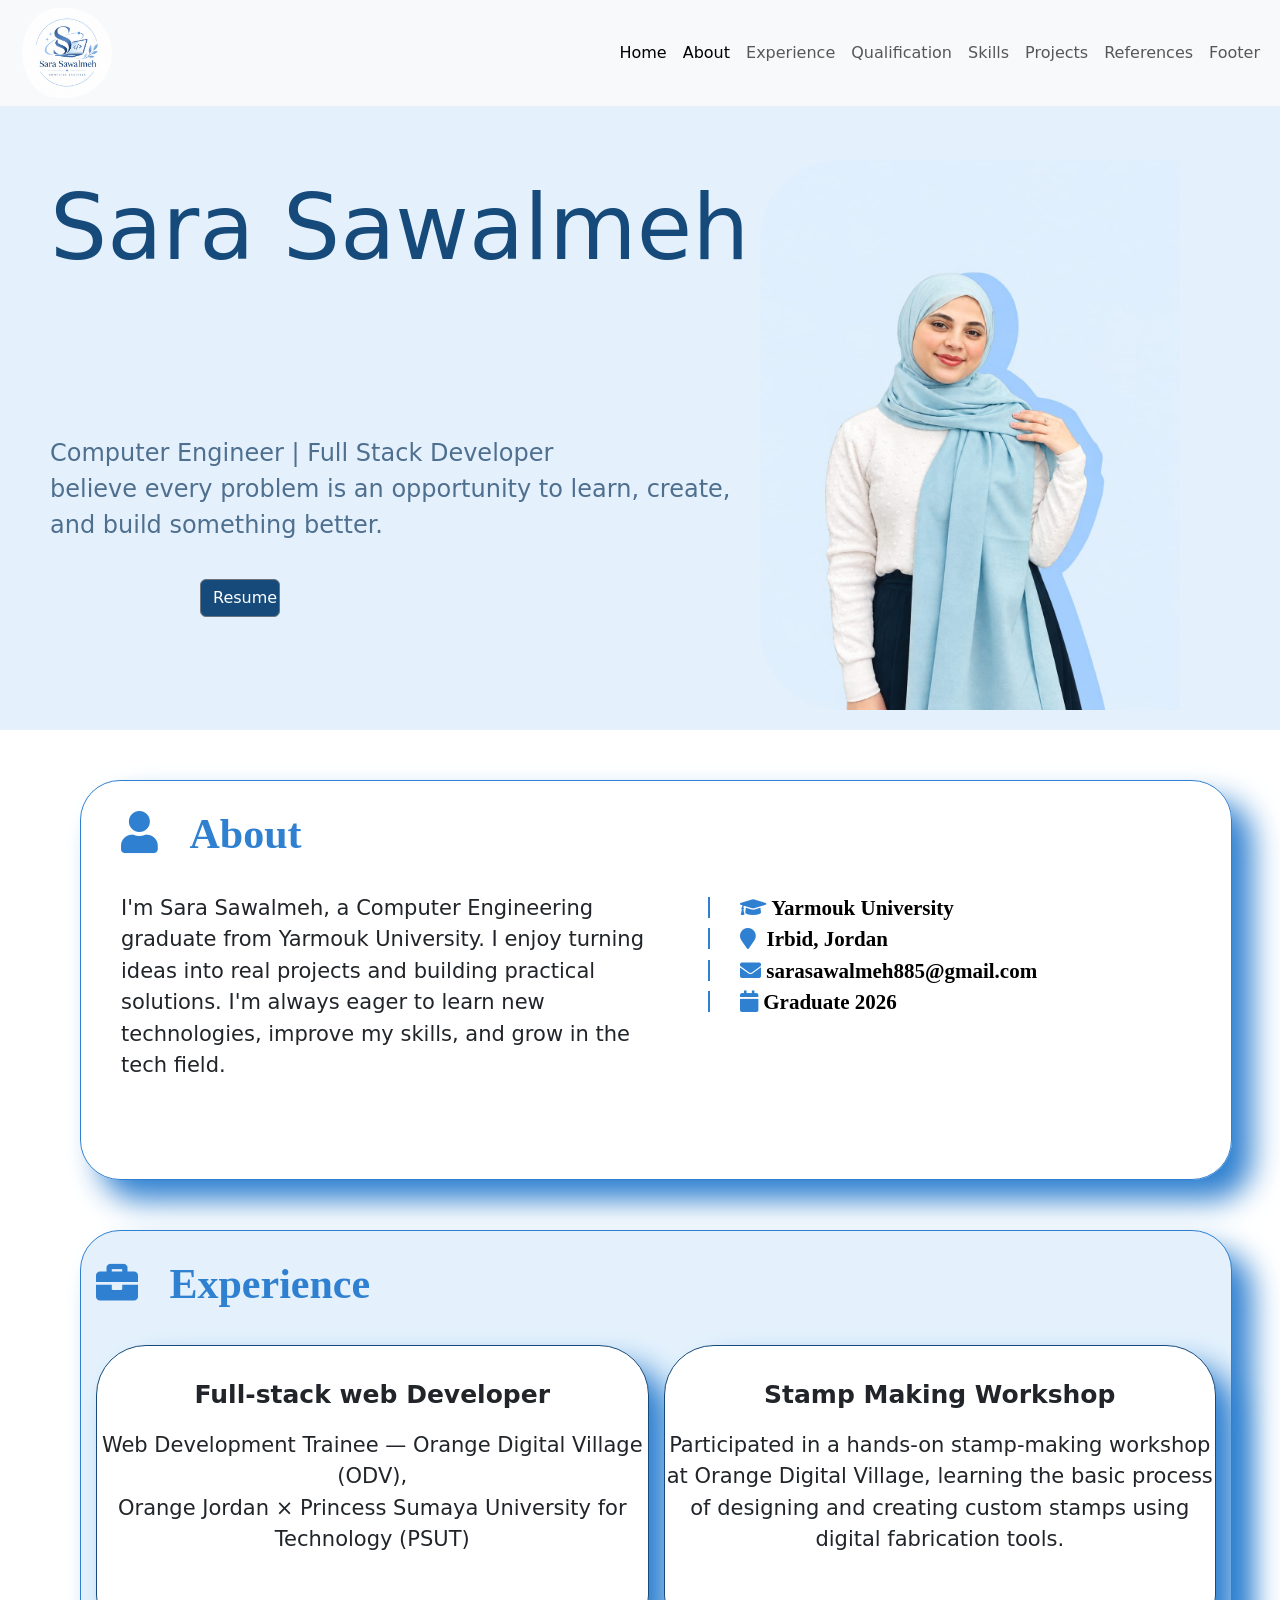
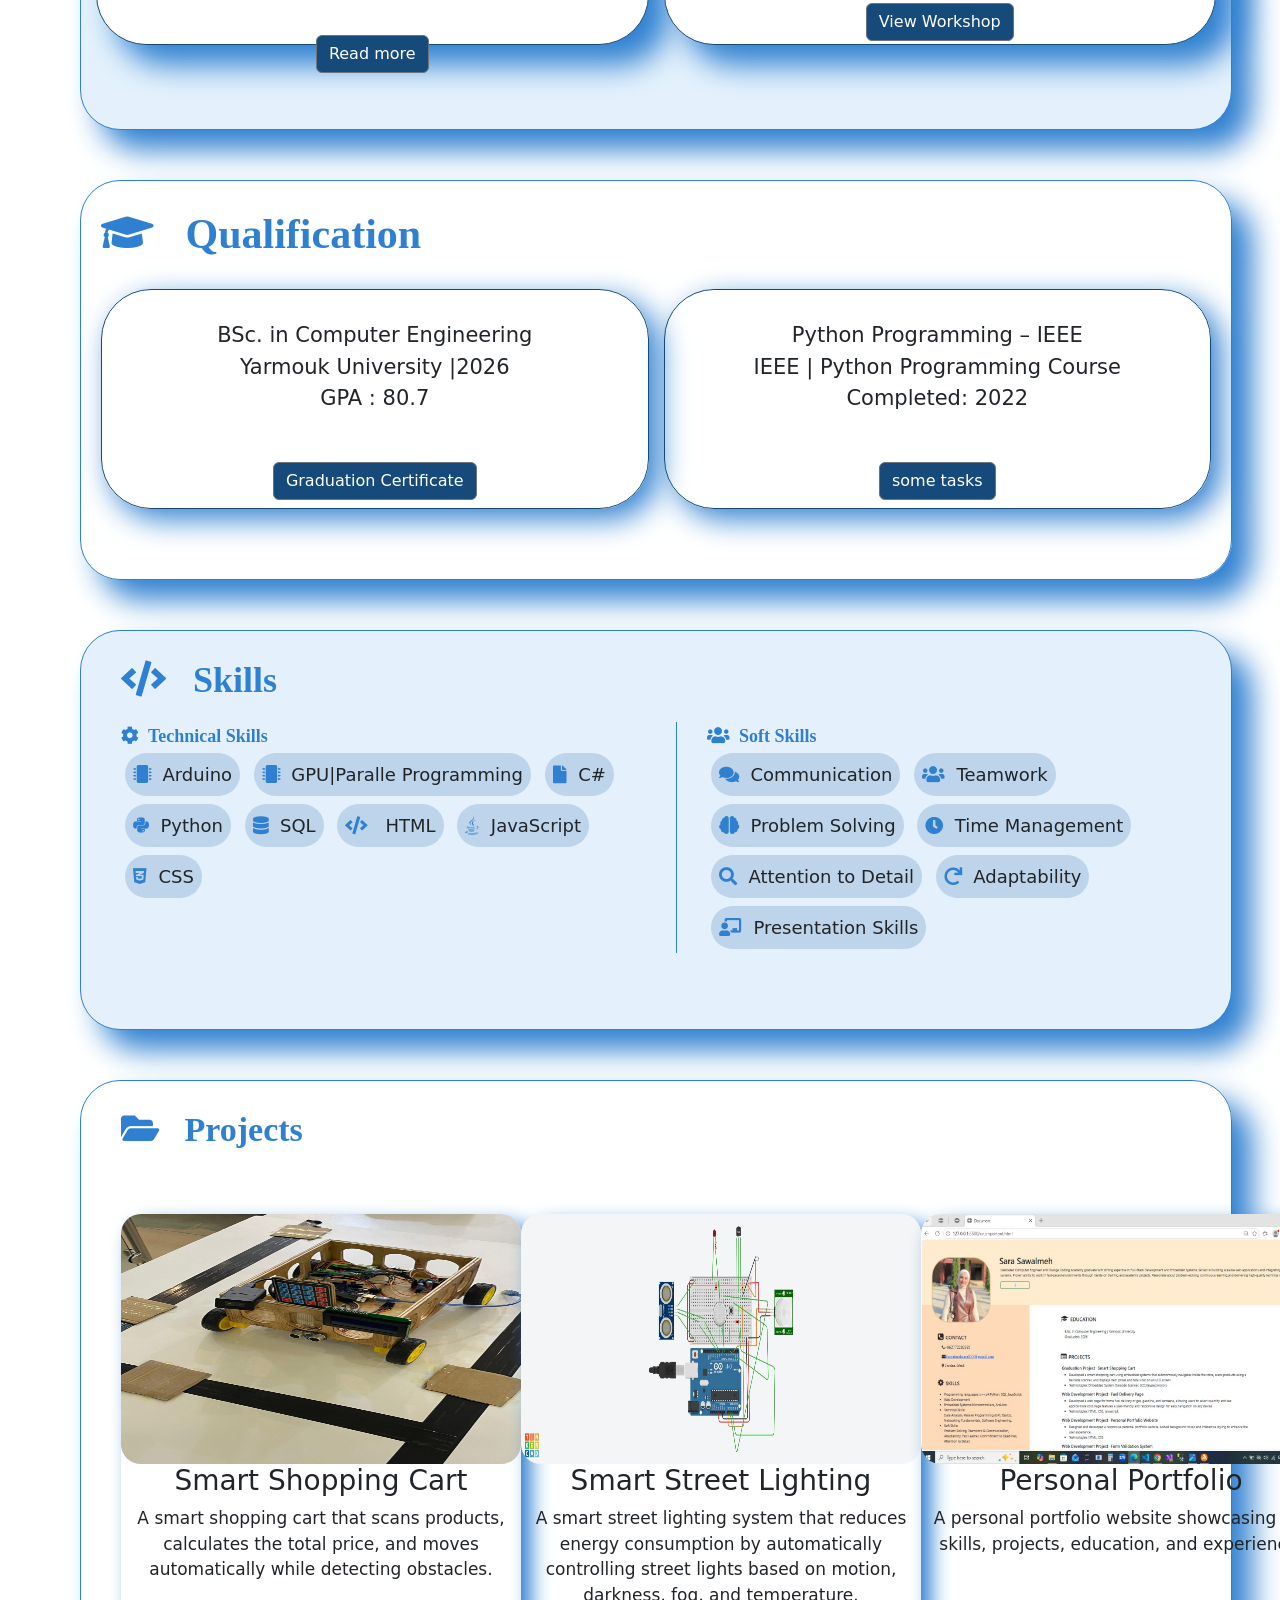
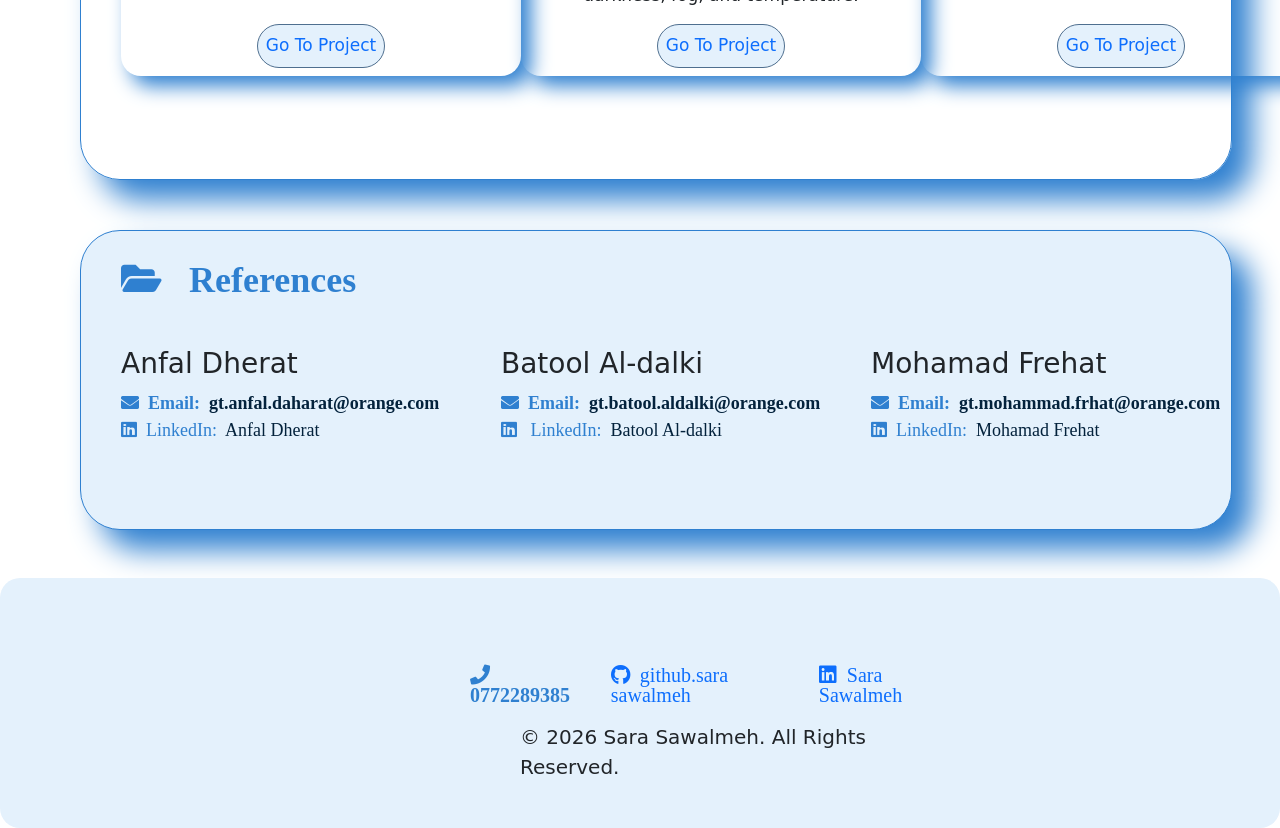
==== index.html @ 6e2ab553 "now" ====
<!DOCTYPE html>
<html lang="en">
<head>
    <meta charset="UTF-8">
    <meta name="viewport" content="width=device-width, initial-scale=1.0">
    <title>Portfolio Sara</title>
    <link rel="stylesheet" href="portfolio.css">
    <link rel="stylesheet" href="https://cdn.jsdelivr.net/npm/bootstrap@5.3.8/dist/css/bootstrap.min.css">
    <link rel="stylesheet" href="https://cdnjs.cloudflare.com/ajax/libs/font-awesome/4.7.0/css/font-awesome.min.css">
    <link rel="stylesheet" href="https://cdnjs.cloudflare.com/ajax/libs/font-awesome/5.15.4/css/all.min.css">
    <script src="https://cdn.jsdelivr.net/npm/bootstrap@5.3.8/dist/js/bootstrap.bundle.min.js"></script>
</head>
<body>
   
    <nav class="navbar navbar-expand-lg bg-body-tertiary">
       
        
       
  
    <div class="container-fluid">
      <img src="WhatsApp Image 2026-09-11 at 2.48.50 PM.jpeg">
    <button class="navbar-toggler" type="button" data-bs-toggle="collapse" data-bs-target="#navbarNav" aria-controls="navbarNav" aria-expanded="false" aria-label="Toggle navigation">
      <span class="navbar-toggler-icon"></span>
    </button>
    <span> &nbsp &nbsp &nbsp &nbsp &nbsp &nbsp &nbsp &nbsp &nbsp  &nbsp &nbsp &nbsp &nbsp &nbsp &nbsp &nbsp &nbsp &nbsp  &nbsp &nbsp &nbsp &nbsp &nbsp &nbsp &nbsp &nbsp &nbsp &nbsp &nbsp  &nbsp &nbsp &nbsp &nbsp &nbsp &nbsp &nbsp &nbsp &nbsp &nbsp &nbsp  &nbsp &nbsp &nbsp &nbsp &nbsp &nbsp &nbsp &nbsp &nbsp &nbsp &nbsp  &nbsp &nbsp &nbsp &nbsp &nbsp &nbsp &nbsp &nbsp &nbsp &nbsp &nbsp  &nbsp &nbsp &nbsp &nbsp &nbsp &nbsp &nbsp &nbsp &nbsp &nbsp &nbsp  &nbsp &nbsp &nbsp &nbsp &nbsp &nbsp &nbsp &nbsp &nbsp &nbsp &nbsp</span>
    <div class="collapse navbar-collapse" id="navbarNav">
      <ul class="navbar-nav">
         <li class="nav-item n">
          <a class="nav-link active" aria-current="page" href="portfolio.html">Home</a>
        </li>
        <li class="nav-item n">
          <a class="nav-link active" aria-current="page" href="#About">About</a>
        </li>
        <li class="nav-item n">
          <a class="nav-link" href="#Experience">Experience</a>
        </li>
        <li class="nav-item n">
          <a class="nav-link" href="#Qualification">Qualification</a>
        </li>
        <li class="nav-item n">
          <a class="nav-link "  href="#Skills">Skills</a>
        </li>
        <li class="nav-item n">
          <a class="nav-link " href="#Projects">Projects</a>
        </li>
        <li class="nav-item n">
          <a class="nav-link "  href="#References">References</a>
        </li>
        <li class="nav-item n">
          <a class="nav-link "  href="#footer">Footer</a>
        </li>
      </ul>
    </div>
  </div>
</nav>
 
<div class="div1">
    <p class="heder">Sara Sawalmeh</p>

    <p class="pargraf1">Computer Engineer | Full Stack Developer<br>
       believe every problem is an opportunity to learn, create, and build something better.<br>
      <br><a href="https://canva.link/bihfsyumkrdmxga" target="_blank"><button type="button" class="btn btn-secondary">Resume</button></a></p>
      <img src="personal1.jpeg">
      
</div>
<div class="div2" id="About">
    <i class="fa fa-user fa-2x About" ><span> &nbsp About</span></i>
    <br>
    <br>
    <p>I'm Sara Sawalmeh, a Computer Engineering graduate from Yarmouk University. 
       I enjoy turning ideas into real projects and building practical solutions. 
       I'm always eager to learn new technologies, improve my skills, 
       and grow in the tech field.</p>
       <ul>
    
         <li ><i class="fa fa-graduation-cap icon">&nbsp<span>Yarmouk University</span> </i>  </li>
    <li><i class="fa fa-map-marker icon">&nbsp <span>Irbid, Jordan</span> </i></li>
    <li><i class="fa fa-envelope icon" >&nbsp<a style="text-decoration: none;" target="_blank" href="sarasawalmeh885@gmail.com"><span>sarasawalmeh885@gmail.com</span></a></i></li>
    <li><i class="fa fa-calendar icon">&nbsp<span>Graduate 2026</span> </i></li>
    
       </ul>
   
</div>

<div class="div3"id="Experience">
    <i class="fa fa-briefcase fa-2x Experience" ><span> &nbsp Experience</span></i>
    <br>
   <div class="p1">
    <p  style="font-size: 25px;"><b>Full-stack web Developer</b></p>
    <p> Web Development Trainee — Orange Digital Village (ODV),<br>
     Orange Jordan × Princess Sumaya University for Technology (PSUT)</p>
      <br>
      <br>

      <a href="https://drive.google.com/file/d/1_aZCETJu_50LONexfxcGi90TAccU4Rtl/view?usp=drivesdk" target="_blank"><button  type="button" class="btn btn-secondary">Read more</button></a></p>
    </div>
<div class="p2">
  <p style="font-size: 25px;"><b>Stamp Making Workshop</b></p>
  <p>Participated in a hands-on stamp-making workshop at Orange Digital Village, 
    learning the basic process of designing and creating custom stamps using digital 
    fabrication tools.</p><br>
    <a href="https://drive.google.com/drive/folders/1jBFOgVEUS3QQ1HnPVDTqHMNEm5QnNGrv" target="_blank"><button type="button" class="btn btn-secondary">View Workshop</button></a></p>
    </div>
</div>
       
   
</div>
<div class="div4"id="Qualification">
    <i class="fa fa-solid fa-graduation-cap fa-2x Qualification"><span> &nbsp Qualification</span></i>
    <br>
    <br>
    <div class="p11">
    <p>BSc. in Computer Engineering <br>Yarmouk University |2026 <br>
      GPA : 80.7</p>
      <br>
    <a href="https://drive.google.com/file/d/1zhrZAVGTyewPuCGDQgy5ZlvKgTm2TxIM/view?usp=drivesdk" target="_blank"><button  type="button" class="btn btn-secondary">Graduation Certificate</button></a></p>
    </div>
    <div class="p22">
    <p>Python Programming – IEEE<br>
    IEEE | Python Programming Course<br>
    Completed: 2022</p>
    <br>
    <a href="https://drive.google.com/drive/folders/16_SA4wwFE_6m3GXTYedLnlnxYhSStC8a" target="_blank"><button type="button" class="btn btn-secondary">some tasks</button></a></p>
</div>
    
   
</div>
<div class="div5"id="Skills">
    <i class="fa fa-code fa-2x skills">
      <span> &nbsp Skills</span></i>

    <p class="left">
      <i class="fa fa-cog  " aria-hidden="true">&nbsp Technical Skills</i>
      <br>
      <span class="span"><i class="fa fa-solid fa-microchip"></i>&nbsp Arduino</span>
      <span  class="span"><i class="fa fa-microchip"></i>&nbsp GPU|Paralle Programming</span>
      <span  class="span"><i class="fa fa-file"></i>&nbsp C#</span>
      <span  class="span"><i class="fab fa-python"></i>&nbsp Python</span>
      <span  class="span"><i class="fa fa-solid fa-database" ></i>&nbsp SQL</span>
      <span  class="span"><i class="fa fa-solid fa-code"></i> &nbsp HTML</span>
      <span  class="span"><i class="fab fa-java"></i>&nbsp JavaScript</span>
      <span  class="span"><i class="fab fa-css3-alt"></i>&nbsp CSS</span>
    </p>
      
    
    <p class="right">
      <i class="fa fa-users  " aria-hidden="true">&nbsp Soft Skills</i>
      <br>
      <span class="span"><i class="fa fa-solid fa-comments"></i>&nbsp Communication</span>
      <span  class="span"><i class="fa fa-solid fa-users"></i>&nbsp Teamwork</span>
      <span  class="span"><i class="fa fa-solid fa-brain"></i>&nbsp Problem Solving</span>
      <span  class="span"><i class="fas fa-clock"></i>&nbsp Time Management</span>
      <span  class="span"><i class="fas fa-search"></i>&nbsp Attention to Detail</span>
      <span  class="span"><i class="fa fa-solid fa-repeat"></i>&nbsp Adaptability</span>
      <span  class="span"><i class="fas fa-chalkboard-teacher"></i>&nbsp Presentation Skills</span></p>
      
    
   
</div>
<div class="div6" id="Projects">
<i class="fa fa-folder-open fa-2x Projects" ><span> &nbsp Projects</span></i>
<div class="proj1">
<img src="smart_cart.jpeg">
<h3>Smart Shopping Cart</h3>
<p>A smart shopping cart that scans products, 
    calculates the total price, 
    and moves automatically while detecting obstacles.</p>
    <br>
    <a target="_blank" href="https://drive.google.com/file/d/1hwMrciI6EJCwf6CjFaGMXpKGRYM-Xptk/view?usp=drivesdk">Go To Project</a>
</div>
<div class="proj2">
<img src="street_smart.jpeg">
<h3>Smart Street Lighting</h3>
<p>A smart street lighting system that reduces energy 
    consumption by automatically controlling 
    street lights based on motion, darkness, fog, and temperature.</p>
    <a target="_blank" href="https://drive.google.com/file/d/1CjH-kvJeXlmJz42w_RLQ5RaDnDc0UONO/view?usp=drivesdk">Go To Project</a>
</div>
<div class="proj3">
<img src="portfolio.jpeg">
<h3>Personal Portfolio</h3>
<p>A personal portfolio 
    website showcasing my skills, 
    projects, education, and experience.</p>
    <br>
    <br>
    <a target="_blank" href="https://github.com/sarasawalmeh30-debug/Sara_CV.git">Go To Project</a>
</div>
</div>
<div class="div7">
    
    <i class="fa fa-folder-open fa-2x References" id="References"><span> &nbsp References</span></i>
    <div class=" Reference_1">
    <h3> Anfal Dherat</h3>
    <i class="fa fa-envelope">&nbsp Email: &nbsp<a target="_blank" href="gt.anfal.daharat@orange.com">gt.anfal.daharat@orange.com</a></i><br>
    <i class="fab fa-linkedin">&nbsp LinkedIn: &nbsp<a target="_blank" href="https://www.linkedin.com/in/anfal-dherat/">Anfal Dherat</a></i>
    </div>
    <div class=" Reference_2">
    <h3> Batool Al-dalki</h3>
    <i class="fa fa-envelope">&nbsp Email: &nbsp<a target="_blank" href="gt.batool.aldalki@orange.com">gt.batool.aldalki@orange.com</a></i><br>
    <i class="fab fa-linkedin"> &nbsp LinkedIn: &nbsp<a target="_blank" href="https://www.linkedin.com/in/batool-walid-b33894228?utm_source=share_via&utm_content=profile&utm_medium=member_android">Batool Al-dalki</a></i>
    </div>
    <div class=" Reference_3">
    <h3> Mohamad Frehat</h3>
    <i class="fa fa-envelope">&nbsp Email: &nbsp<a target="_blank" href="gt.mohammad.frhat@orange.com">gt.mohammad.frhat@orange.com</a></i><br>
    <i class="fab fa-linkedin">&nbsp LinkedIn:&nbsp <a target="_blank" href="https://www.linkedin.com/in/mohammed-frehat-9222402b?utm_source=share_via&utm_content=profile&utm_medium=member_android">Mohamad Frehat</a></i>
    </div>
</div>
<br>
<br>
<footer class="footer" id="footer">
    <div class="icon1">
<a href="0772289385" target="_blank"><i class="fa fa-phone">&nbsp 0772289385</i></a>
<a href="https://github.com/sarasawalmeh30-debug" target="_blank"><i class="fab fa-github">&nbsp github.sara sawalmeh</i></a>

<a href="https://www.linkedin.com/in/sara-sawalmeh-1b9399256?utm_source=share_via&utm_content=profile&utm_medium=member_android" target="_blank"><i class="fab fa-linkedin">&nbsp Sara Sawalmeh</i></a>
</div>

<p class="copy">© 2026 Sara Sawalmeh. All Rights Reserved.</p>
</footer>
</body>
</html>
---- portfolio.css ----
.navbar img{
width: 100px;
height: 90px;
border-radius: 100px;
padding-left: 10px;
}
body{
    padding-top: 80px;
   
}
.navbar{
    position: fixed !important;
    top: 0;
    left: 0;
    width: 100%;
    
}
.fa{
    color:#2f80d0; 
}

a:hover{
   transform:scale(1.2);
   color: purple;
}
.div1{
   display: grid;
   grid-template-columns: 2fr auto;
   grid-template-rows: 1fr 1fr auto;
    height: 650px;
    background-color: #E4f1fc;
    padding-bottom: 170px;
    padding-top: 80px; 
    padding-left: 50px;
    gap:0;
    

}

.div1 .heder{
    grid-column: 1/2;
    grid-row: 1/2;
    font-size: 90px;
    color:#164A7A;

}
.div1 .pargraf1{
     grid-column: 1/2;
     grid-row: 2/3;
     color: #4f6f8f;
     font-size: 24px;
     margin: 0;
    
     
}

.div1 img{
   
    width: 520px;
    height: 550px;
    grid-column: 2/3;
     grid-row: 1/4;
     padding-right: 100px;
     border-radius: 80px;

}
.div1 button{
    grid-column: 1/2;
     grid-row: 3/4;
     width: 80px;
     margin-left: 150px;
     background-color: #164A7A;
}
.div2{
    display: grid;
    grid-template-columns: repeat(2,1fr);
    grid-template-rows: repeat(3,1fr);
    width: 90%;
    height: 400px;
    border: 1px solid #2f80d0;
    border-radius: 40px;
    box-shadow: 20px 20px 30px #2f80d0;
    padding-top: 30px;
    scroll-margin-top: 170px;
    width: 90%;
    margin-left:80px ;
    font-size: 21px;
    padding-left: 40px;
    margin-top: 50px;
   
    
  
}
.div .About{
   grid-row: 1/2;
   grid-column: 1/2;
}
.div2 p{
grid-row: 2/3;
grid-column: 1/2;
}
.div2 .icon{
  grid-row: 2/4;
  grid-column: 2/3;
  border-left: 2px solid #2f80d0;
  padding-left: 30px;
}
.div2 ul span{
    color: black;
}
ul{
    list-style: none;
    

}
.div3{
    display: grid;
    grid-template-columns: repeat(2,1fr);
    grid-template-rows: repeat(3,1fr);
    height: 500px;
    border: 1px solid #2f80d0;
    border-radius: 40px;
    box-shadow: 20px 20px 30px #2f80d0;
    margin-top: 50px;
    padding-top: 30px;
    background-color:#E4f1fc ;
    width: 90%;
    margin-left:80px ;
    padding-left: 15px;
     padding-right: 15px;
    scroll-margin-top: 200px;
      font-size: 21px;
      gap:15px;
  
}

.div3 .Experience{
   grid-row: 1/2;
   grid-column: 1/2;
}
.div3 .p1{
    border: 1px solid #164A7A;
    background-color: white;
    border-radius: 50px;
    padding-top: 30px;
    text-align: center;
grid-row: 2/3;
grid-column: 1/2;
height: 300px;
box-shadow:20px 20px 30px #2f80d0 ;


}
.div3 .p2{
    border: 1px solid #164A7A;
    background-color: white;
    border-radius: 50px;
    padding-top: 30px;
    text-align: center;
grid-row: 2/3;
grid-column: 2/3;
height: 300px;
box-shadow:20px 20px 30px #2f80d0 ;


}
.div3 button{
    background-color: #164A7A;
}
.div3 ul{
grid-row: 2/3;
grid-column: 2/3;
border-left: 2px solid #2f80d0;
padding-right: 30px;

}
.div4{
   display: grid;
    grid-template-columns:1fr 1fr;
    grid-template-rows:1fr 1fr 1fr;
    height: 400px;
    border: 1px solid #2f80d0;
    border-radius: 40px;
    box-shadow: 20px 20px 30px #2f80d0;
    margin-top: 50px;
    padding-top: 30px;
    width: 90%;
    margin-left:80px ;
    padding-left: 20px;
    padding-right: 20px;
     scroll-margin-top: 170px;
     font-size: 21px;
     gap:15px;
  
}

.div3 .Qualification{
   grid-row: 1/2;
   grid-column: 1/2;
}
.div4 .p11{
grid-row: 2/3;
grid-column: 1/2;
padding-top: 30px;
border: 1px solid #164A7A;
box-shadow:10px 10px 30px #2f80d0 ;
border-radius: 50px;
    height: 220px;
    text-align: center;

}
.div4 .p22{
grid-row: 2/3;
grid-column: 2/3;
padding-top: 30px;
border: 1px solid #164A7A;
box-shadow:10px 10px 30px #2f80d0 ;
border-radius: 50px;
   height: 220px;
    text-align: center;
}
.div4 button{
    background-color: #164A7A;
}
.div5{
    display: grid;
    grid-template-columns: repeat(2,1fr);
    grid-template-rows: repeat(3,1fr);
    height: 400px;
    border: 1px solid #2f80d0;
    border-radius: 40px;
    box-shadow: 20px 20px 30px #2f80d0;
    margin-top: 50px;
    padding-top: 30px;
    background-color:#E4f1fc ;
    width: 90%;
    margin-left:80px;
    padding-left: 40px;
    background-color:#E4f1fc ;
    scroll-margin-top: 170px;
    font-size: 18px;
  
}
.div5 .span{
    background-color: #bdd4eb;
    border-radius: 30px;
    padding: 8px;
    margin: 4px;
    display: inline-block;

}
.div5 .skills{
   grid-row: 1/2;
   grid-column: 1/2;
}


.div5 .right{
    grid-row: 2/3;
    grid-column: 2/3;
   border-left: 1px solid #2f80d0;
   padding-left: 30px;

}
.div5 .left{
    
     grid-row: 2/3;
     grid-column: 1/2;
   
}
.div5 .span:hover{
    transform:scale(1.2);
   color: black;
}
.div5 .fab,.fa,.fas{
    color:#2f80d0
}
.div6{
   display: grid;
    grid-template-columns: repeat(3,1fr);
    grid-template-rows: repeat(3,1fr);
    height: 700px;
    border: 1px solid #2f80d0;
    border-radius: 40px;
    box-shadow: 20px 20px 30px #2f80d0;
    margin-top: 50px;
    padding-top: 30px;
    width: 90%;
    margin-left:80px ;
    padding-left: 40px;
     scroll-margin-top: 120px;
     font-size: 17px;
    
  
}
.div6 img{
    width: 400px;
    height: 250px;
    border-radius: 20px;
    
}
.div6 .Projects{
     grid-row: 1/2;
    grid-column: 1/2;
}
.div6 .proj1{
   display: flex;
    flex-direction: column;
    border: 2px solis #2f80d0;
     border-radius: 20px;
    box-shadow: 10px 10px 20px #2f80d0;
    grid-row: 2/3;
    grid-column: 1/2;
     width: 400px;
     text-align: center;
     justify-content: flex-start;
    align-items: center;
    
    

}
.div6 .proj2{
    display: flex;
    flex-direction: column;
    border: 2px solis #2f80d0;
     border-radius: 20px;
    box-shadow: 10px 10px 20px #2f80d0;
    grid-row: 2/3;
    grid-column: 2/3;
     width: 400px;
     text-align: center;
     justify-content: center;
    align-items: center;
}
.div6 .proj3{
    display: flex;
    flex-direction: column;
    border: 2px solis #2f80d0;
     border-radius: 20px;
    box-shadow: 10px 10px 20px #2f80d0;
    grid-row: 2/3;
    grid-column: 3/4;
     width: 400px;
     text-align: center;
     justify-content: center;
    align-items: center;
}
.div6 a{
    border: 1px solid #4f6f8f;
    border-radius: 90px;
    background-color: #E4f1fc;
    text-decoration: none;
    margin-bottom: 8px;
    padding: 8px;
}
.div7{
    display: grid;
    grid-template-columns: repeat(3,1fr);
    grid-template-rows: repeat(3,1fr);
   
    height: 300px;
    border: 1px solid #2f80d0;
    border-radius: 40px;
    box-shadow: 20px 20px 30px #2f80d0;
    padding-left:40px ;
    margin-top: 50px;
    font-size: 18px;
    padding-top: 30px;
     background-color:#E4f1fc ;
     width: 90%;
    margin-left:80px ;
     scroll-margin-top: 90px;
    
  
}
.div7 .Reference{
      grid-row:1/2 ;
    grid-column:1/2;
}
.div7 .Reference_1{
    grid-row:2/3 ;
    grid-column:1/2 ;
}
.div7 .Reference_2{
    grid-row:2/3 ;
    grid-column:2/3 ;
     padding-left: 10px;
}
.div7 .Reference_3{
    grid-row:2/3 ;
    grid-column:3/4 ;
    padding-left: 10px;
}
.div7 .fab{
    color: #2f80d0;
}
.div7 a{
    color: rgb(3, 34, 60);
}
.footer{
    display: grid;
    grid-template-columns: repeat(4,1fr);
    grid-template-rows: repeat(3,1fr);
    background-color: #E4f1fc;
    padding-top: 30px; 
    padding-bottom: 30px;
    width: 100%;
    height: 250px;
    border-radius: 20px;
    font-size:20px;
     scroll-margin-top: 90px;
}
.icon1{
 display: flex;
    flex-direction: row;
    gap: 20px;
    grid-column: 2/4;
grid-row: 2/3;
padding-left: 150px;
}
.footer p{
grid-column: 2/4;
grid-row: 3/4;
padding-left: 200px;
}
.div7 a{
    text-decoration: none;
}


@media (max-width:480px) {
    *{
box-sizing: border-box;
margin: 0;
padding: 0;
justify-content: center;

    }
    body{
        width: 100%;
        overflow-x: hidden;
         padding-top: 0;
         margin: 0;
    }
    .div2,.div3,.div3,.div4,.div5,.div6,.div7,.footer{
        width: 90%;
        max-width: 100%;
        margin: 20px auto;
        padding-left: 10px;
        padding-right: 10px;
        box-sizing: border-box;
        font-size: 15px;
       
    }
    
.navbar{
    position: static !important;
}
   
   .div1{
   display: block;
    height: auto;
    width: 100%;
    background-color: #E4f1fc;
    padding-left: 20px;
    margin: 0;
    box-sizing: border-box;

}
.div1 .heder{
   
    font-size: 40px;
    color:#164A7A;

}
.div1 .pargraf1{
     
     color: #4f6f8f;
     font-size: 15px;
}
.div1 img{
    
    width: 200px;
    height: 200px;
    object-fit: cover;
    display: block;
    margin: 20px auto;
    padding-right:0;
    

}
.div1 button{
    
     width: 80px;
     margin: 20px auto;
     display: block;
     
     
}
.div2{
    display: grid;
    grid-template-columns: repeat(1,1fr);
    grid-template-rows: auto auto auto;
    font-size:15px ;
    height: 500px;
    border: 1px solid #2f80d0;
    border-radius: 40px;
    box-shadow: 20px 20px 30px #2f80d0;
     padding-left: 20px;
   
  
}
.div .About{
   grid-row: 1/2;
   grid-column: 1/2;
}
.div2 p{
grid-row: 2/3;
grid-column: 1/2;
}
.div2 .icon{
  grid-row: 3/4;
  grid-column: 1/2;
 border-left: none;
 padding-left: 0;
 margin-bottom: 15px;
  
}

ul{
    list-style: none;

}
.div3{
    display: grid;
    grid-template-columns: 1fr;
    grid-template-rows: 1fr auto auto;
    height: fit-content;
    border: 1px solid #2f80d0;
    border-radius: 40px;
    box-shadow: 20px 20px 30px #2f80d0;
    background-color:#E4f1fc ;
     padding-left: 25px;
    
}

.div3 .Experience{
   grid-row: 1/2;
   grid-column: 1/2;
   
}
.div3 .p1{
     
    border: 1px solid #164A7A;
    background-color: white;
    border-radius: 50px;
    padding-top: 5px;
    text-align: center;
    grid-row: 2/3;
    grid-column: 1/2;
    flex-direction: column;
    height: fit-content;
    box-shadow:20px 20px 30px #2f80d0 ;


}
.div3 .p2{
    display: flex;
    flex-direction: column;
    border: 1px solid #164A7A;
    background-color: white;
    border-radius: 50px;
    padding-top: 5px;
    text-align: center;
grid-row: 3/4;
grid-column: 1/2;
height: fit-content;
box-shadow:20px 20px 30px #2f80d0 ;

}
.div3 ul{
 grid-row: 3/4;
 grid-column: 1/2;
 display: flex;
 flex-direction: column;
 font-size: 16px;
 border-left: none;
 gap:7px;
 
}
.div4{
   display: grid;
    grid-template-columns: repeat(1,1fr);
    grid-template-rows: 1fr 1fr auto;
    height: fit-content;
    border: 1px solid #2f80d0;
    border-radius: 40px;
    box-shadow: 20px 20px 20px #2f80d0;
    padding-left: 25px;
    padding-bottom: 20px;

  
}

.div4 .Qualification{
   grid-row: 1/2;
   grid-column: 1/2;
}

.div4 .p11{
    font-size: 16px;
grid-row: 2/3;
grid-column: 1/2;
padding-top: 10px;
border: 1px solid #164A7A;
box-shadow:10px 10px 30px #2f80d0 ;
border-radius: 50px;
    height: fit-content;
    text-align: center;

}
.div4 .p22{
    font-size: 16px;
grid-row: 3/4;
grid-column: 1/2;
padding-top: 10px;
border: 1px solid #164A7A;
box-shadow:10px 10px 30px #2f80d0 ;
border-radius: 50px;
   height: fit-content;
    text-align: center;
    
}

.div5{
  display: grid;
    grid-template-columns: repeat(1,1fr);
    grid-template-rows: 1fr auto auto;
    height: fit-content;
    border: 1px solid #2f80d0;
    border-radius: 40px;
    box-shadow: 20px 20px 20px #2f80d0;
  
}
.div5 .span{
    background-color: #bdd4eb;
    border-radius: 30px;
    padding-bottom: 10px;

}
.div5 .skills{
   grid-row: 1/2;
   grid-column: 1/2;
}


.div5 .right{
    grid-row: 3/4;
    display: flex;
    flex-direction: column;
    
  grid-column: 1/2;
  border-left: none;
  font-size: 17px;
  padding-left: 0;
  text-align: center;

}
.div5 .left{
    padding-top: 30px;
     grid-row: 2/3;
     grid-column: 1/2;
     display: flex;
    flex-direction: column;
    font-size: 20px;
    text-align: center;
   
}
.div6{
    display: grid;
    grid-template-columns: repeat(1,1fr);
    grid-template-rows: 1fr auto auto auto;
    height: fit-content;
    border: 1px solid #2f80d0;
    border-radius: 40px;
    box-shadow: 20px 20px 30px #2f80d0;
    gap: 3px;
    padding-top: 20px;
    padding-bottom: 20px;

    

}
.div6 img{
    width: 100%;
    height: 200px;
    border-radius: 20px;
    
}

.div6 .Projects{
     grid-row: 1/2;
    grid-column: 1/2;
}
.div6 .proj1{

    width: fit-content;
    display: flex;
    flex-direction: column;
    border: 2px solis #2f80d0;
    border-radius: 20px;
    box-shadow: 10px 10px 20px #2f80d0;
    grid-row: 2/3;
    grid-column: 1/2;
    text-align: center;
    font-size: 18px;
   
}
.div6 .proj2{
    display: flex;
    flex-direction: column;
    border: 2px solis #2f80d0;
     border-radius: 20px;
    box-shadow: 10px 10px 20px #2f80d0;
    grid-row: 3/4;
    grid-column: 1/2;
     width: fit-content;
text-align: center;
font-size: 18px;
}
.div6 .proj3{
    display: flex;
    flex-direction: column;
    border: 2px solis #2f80d0;
     border-radius: 20px;
    box-shadow: 10px 10px 20px #2f80d0;
    grid-row: 4/5;
    grid-column: 1/2;
 width: fit-content;
 text-align: center;
 padding-bottom: 10px;
 font-size: 18px;
  justify-content: flex-start;
}
.div6 a{
    padding:8px;
}
.div7{
    display: grid;
    grid-template-columns: repeat(1,1fr);
    grid-template-rows: 1fr auto;
    height: fit-content;
    border: 1px solid #2f80d0;
    border-radius: 40px;
    box-shadow: 20px 20px 30px #2f80d0;
    background-color:#E4f1fc ;
    gap:40px;
    font-size: 16px;
   
     padding-left: 25px;

  
}
.div7 .Reference{
    display: flex;
    flex-direction: column;
      grid-row:1/2 ;
    grid-column:1/2;
}
.div7 .Reference_1{
     display: flex;
    flex-direction: column;
    grid-row:2/3 ;
    grid-column:1/2 ;
}
.div7 .Reference_2{
     display: flex;
    flex-direction: column;
    grid-row:3/4 ;
    grid-column:1/2 ;
    padding-left: 0;
    
}
.div7 .Reference_3{
    display: block;
    grid-row:4/5 ;
    grid-column:1/2 ;
    padding-left: 0;
    padding-bottom: 20px;
    
}
.footer{
    display: grid;
    grid-template-columns: repeat(1,1fr);
    grid-template-rows: 1fr auto auto;
    height: fit-content;
    border: 1px solid #2f80d0;
    border-radius: 40px;
    box-shadow: 20px 20px 30px #2f80d0;
    background-color: #E4f1fc;
    font-size: 20px;
}
.icon1{
 display: flex;
flex-direction: column;
    
    grid-column: 1/2;
grid-row: 2/3;
padding: 2px;

}

.footer p{
grid-column: 1/2;
grid-row: 3/4;
padding-left: 0;
padding-top: 20px;

}

}
@media (min-width:481px) and (max-width:1024px) {
   *{
box-sizing: border-box;
margin: 0;
padding: 0;


    }
    body{
        width: 100%;
        overflow-x: hidden;
         padding-top: 0;
        
    }
    .div2,.div3,.div3,.div4,.div5,.div6,.div7,.footer{
        width: 80%;
        max-width: 100%;
        margin: 20px auto;
        padding-left: 18px;
        padding-right: 8px;
        box-sizing: border-box;
       
       
    }
    
.navbar{
    position: static !important;
}
   
   .div1{
   display: grid;
   grid-template-columns:  auto;
   grid-template-rows: 1fr 1fr auto;
    height: 500px;
    width: 100%;
    background-color: #E4f1fc;
    padding-left: 40px;
    gap:0;
    font-size: 60px;

}
.div1 .heder{
    grid-column: 1/2;
    grid-row: 1/2;
    font-size: 50px;
    color:#164A7A;

}
.div1 .pargraf1{
     grid-column: 1/2;
     grid-row: 2/3;
     color: #4f6f8f;
     font-size: 20px;
}
.div1 img{
    
    width: 250px;
    height: 250px;
    object-fit: cover;
    display: block;
    margin: 20px auto;
    padding-right:0;
    

}
.div1 button{
    
     width: 80px;
     margin: 20px auto;
display: block;
     
}
.div2{
    display: grid;
    grid-template-columns: repeat(1,1fr);
    grid-template-rows: auto auto auto;
    
    height: 750px;
    border: 1px solid #2f80d0;
    border-radius: 40px;
    box-shadow: 20px 20px 30px #2f80d0;
     font-size: 20px;
  
}
.div .About{
   grid-row: 1/2;
   grid-column: 1/2;
}
.div2 p{
grid-row: 2/3;
grid-column: 1/2;
}
.div2 .icon{
  grid-row: 3/4;
  grid-column: 1/2;
 border-left: none;
 padding-left: 0;
 margin-bottom: 15px;
  
}

ul{
    list-style: none;

}
.div3{
    display: grid;
    grid-template-columns: repeat(1,1fr);
    grid-template-rows: 1fr auto;
    height: fit-content;
    border: 1px solid #2f80d0;
    border-radius: 40px;
    box-shadow: 20px 20px 30px #2f80d0;
    background-color:#E4f1fc ;
      font-size: 20px;
    
}

.div3 .Experience{
   grid-row: 1/2;
   grid-column: 1/2;
   
}
.div3 .p1{
     
    border: 1px solid #164A7A;
    background-color: white;
    border-radius: 50px;
    padding-top: 5px;
    text-align: center;
    grid-row: 2/3;
    grid-column: 1/2;
    flex-direction: column;
    height: fit-content;
    box-shadow:20px 20px 30px #2f80d0 ;


}
.div3 .p2{
    display: flex;
    flex-direction: column;
    border: 1px solid #164A7A;
    background-color: white;
    border-radius: 50px;
    padding-top: 5px;
    text-align: center;
grid-row: 3/4;
grid-column: 1/2;
height: fit-content;
box-shadow:20px 20px 30px #2f80d0 ;

}

.div3 ul{
 grid-row: 3/4;
 grid-column: 1/2;
 display: flex;
 flex-direction: column;
 font-size: 16px;
 border-left: none;
 gap:7px;
 
}
.div4{
   display: grid;
    grid-template-columns: repeat(1,1fr);
    grid-template-rows: 1fr 1fr auto;
    height: fit-content;
    border: 1px solid #2f80d0;
    border-radius: 40px;
    box-shadow: 20px 20px 20px #2f80d0;
  font-size: 20px;
  padding-bottom: 30px;
  
}

.div4 .Qualification{
   grid-row: 1/2;
   grid-column: 1/2;
}
.div4 .p11{
    font-size: 20px;
grid-row: 2/3;
grid-column: 1/2;
padding-top: 10px;
border: 1px solid #164A7A;
box-shadow:10px 10px 30px #2f80d0 ;
border-radius: 50px;
    height: fit-content;
    text-align: center;

}
.div4 .p22{
    font-size: 20px;
grid-row: 3/4;
grid-column: 1/2;
padding-top: 10px;
border: 1px solid #164A7A;
box-shadow:10px 10px 30px #2f80d0 ;
border-radius: 50px;
   height: fit-content;
    text-align: center;
    
}
.div4 img{
    grid-row: 3/4;
   grid-column: 1/2;
}
.div5{
  display: grid;
    grid-template-columns: repeat(1,1fr);
    grid-template-rows: 1fr auto auto;
    height: fit-content;
    border: 1px solid #2f80d0;
    border-radius: 40px;
    box-shadow: 20px 20px 20px #2f80d0;
    font-size: 20px;
  
}
.div5 .span{
    background-color: #bdd4eb;
    border-radius: 30px;
    padding-bottom: 10px;

}
.div5 .skills{
   grid-row: 1/2;
   grid-column: 1/2;
}


.div5 .right{
    grid-row: 3/4;
    display: flex;
    flex-direction: column;
    
  grid-column: 1/2;
  border-left: none;
  
  padding-left: 0;
  text-align: center;

}
.div5 .left{
    padding-top: 30px;
     grid-row: 2/3;
     grid-column: 1/2;
     display: flex;
    flex-direction: column;
    
    text-align: center;
   
}
.div6{
    display: grid;
    grid-template-columns: repeat(1,1fr);
    grid-template-rows: 1fr 2fr 2fr 2fr;
    height: 1300px;
    border: 1px solid #2f80d0;
    border-radius: 40px;
    box-shadow: 20px 20px 30px #2f80d0;
    gap:3px;
     font-size: 20px;
    

}
.div6 img{
    width: 100%;
    height: 200px;
    border-radius: 20px;
    
}

.div6 .Projects{
     grid-row: 1/2;
    grid-column: 1/2;
}
.div6 .proj1{

    width: fit-content;
    display: flex;
    flex-direction: column;
    border: 2px solis #2f80d0;
    border-radius: 20px;
    box-shadow: 10px 10px 20px #2f80d0;
    grid-row: 2/3;
    grid-column: 1/2;
    text-align: center;
    font-size: 17px;
}
.div6 .proj2{
    display: flex;
    flex-direction: column;
    border: 2px solis #2f80d0;
     border-radius: 20px;
    box-shadow: 10px 10px 20px #2f80d0;
    grid-row: 3/4;
    grid-column: 1/2;
     width: fit-content;
text-align: center;
font-size: 17px;
}
.div6 .proj3{
    display: flex;
    flex-direction: column;
    border: 2px solis #2f80d0;
     border-radius: 20px;
    box-shadow: 10px 10px 20px #2f80d0;
    grid-row: 4/5;
    grid-column: 1/2;
 width: fit-content;
 text-align: center;
 padding-bottom: 10px;
 font-size: 17px;
}
.div6 a{
    padding:8px;
}
.div7{
    display: grid;
    grid-template-columns: repeat(1,1fr);
    grid-template-rows: 1fr auto;
    height: fit-content;
    border: 1px solid #2f80d0;
    border-radius: 40px;
    box-shadow: 20px 20px 30px #2f80d0;
    background-color:#E4f1fc ;
    gap:40px;
    
    padding-left: 10px;
 font-size: 20px;
  
}
.div7 .Reference{
    display: flex;
    flex-direction: column;
      grid-row:1/2 ;
    grid-column:1/2;
}
.div7 .Reference_1{
     display: flex;
    flex-direction: column;
    grid-row:2/3 ;
    grid-column:1/2 ;
}
.div7 .Reference_2{
     display: flex;
    flex-direction: column;
    grid-row:3/4 ;
    grid-column:1/2 ;
    padding-left: 0;
    
}
.div7 .Reference_3{
    grid-row:4/5 ;
    grid-column:1/2 ;
    padding-left: 0;
    padding-bottom: 20px;
    
}
.footer{
    display: grid;
    grid-template-columns: repeat(1,1fr);
    grid-template-rows: 1fr auto auto;
    height: fit-content;
    border: 1px solid #2f80d0;
    border-radius: 40px;
    box-shadow: 20px 20px 30px #2f80d0;
    background-color: #E4f1fc;
     font-size: 20px;
    
}
.icon1{
 display: flex;
flex-direction: column;
    
    grid-column: 1/2;
grid-row: 2/3;
padding: 2px;

}


.footer p{
grid-column: 1/2;
grid-row: 3/4;
padding-left: 0;
padding-top: 20px;

}}
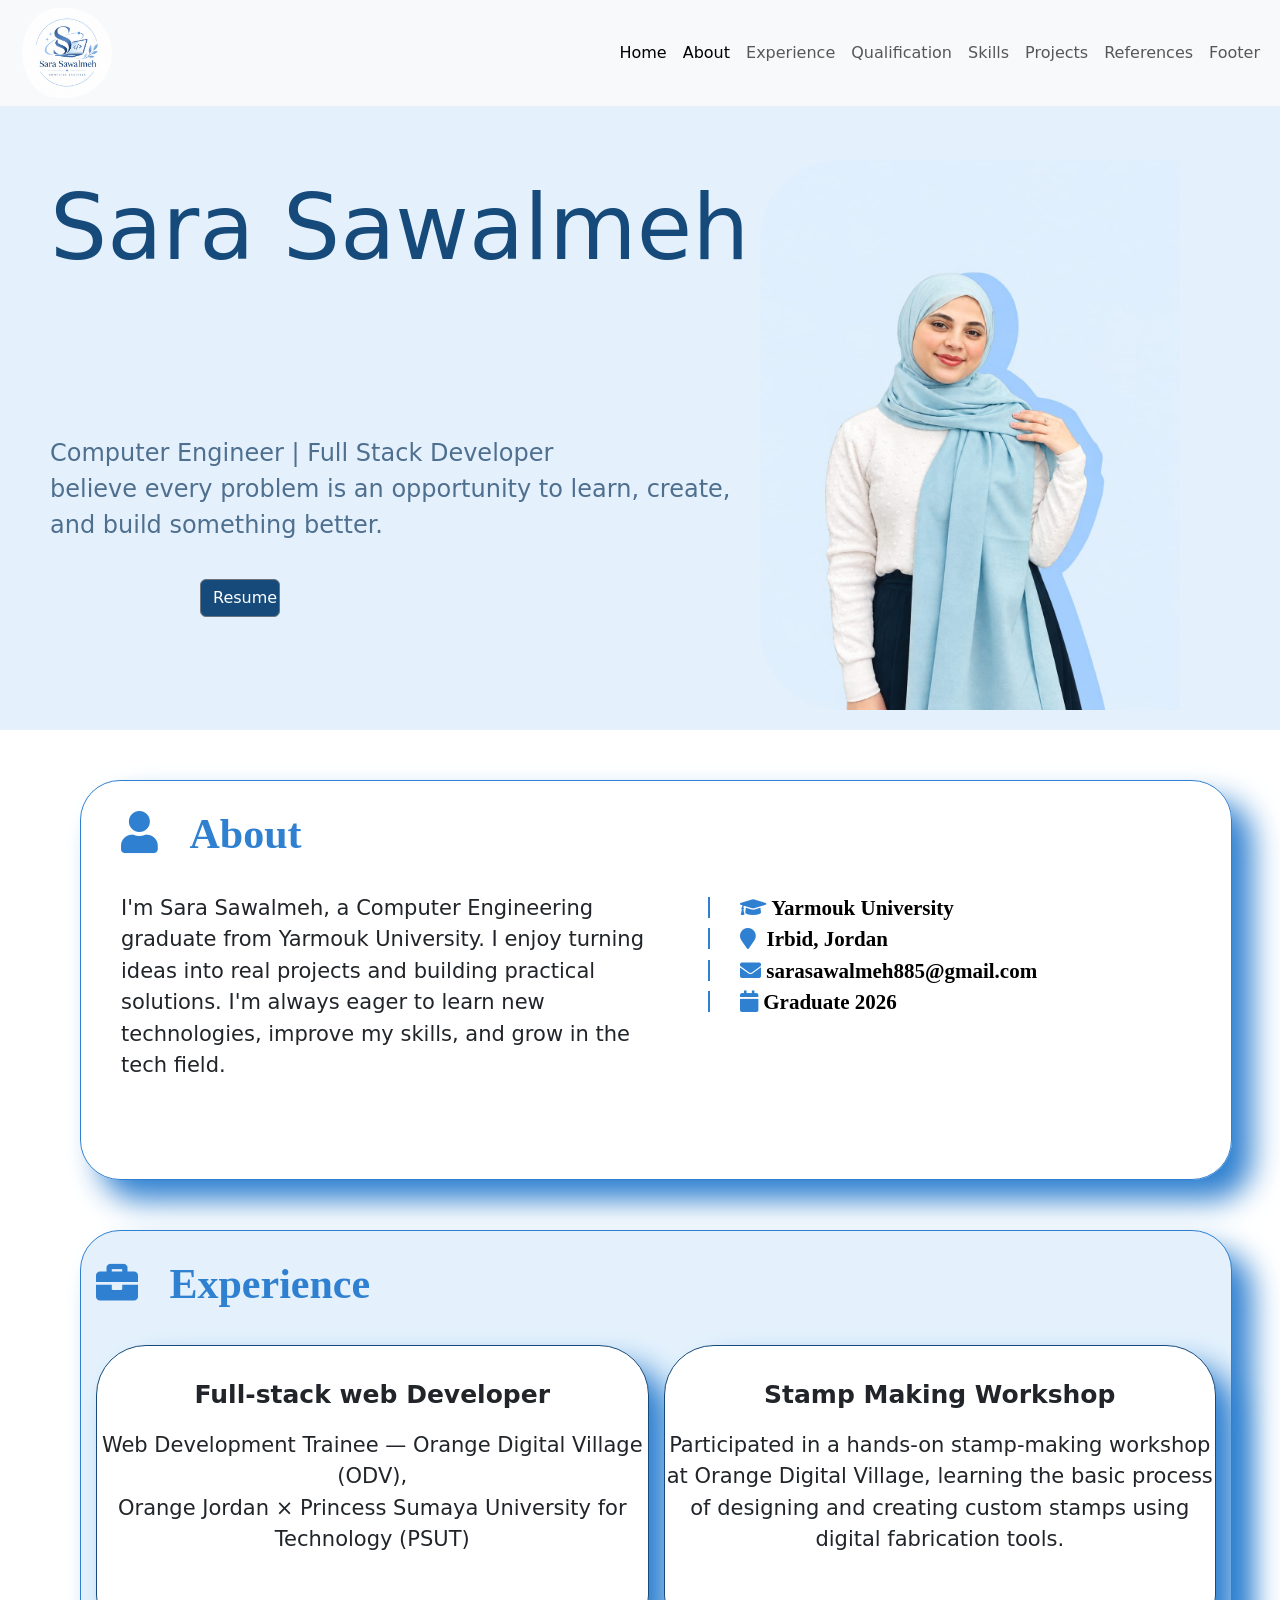
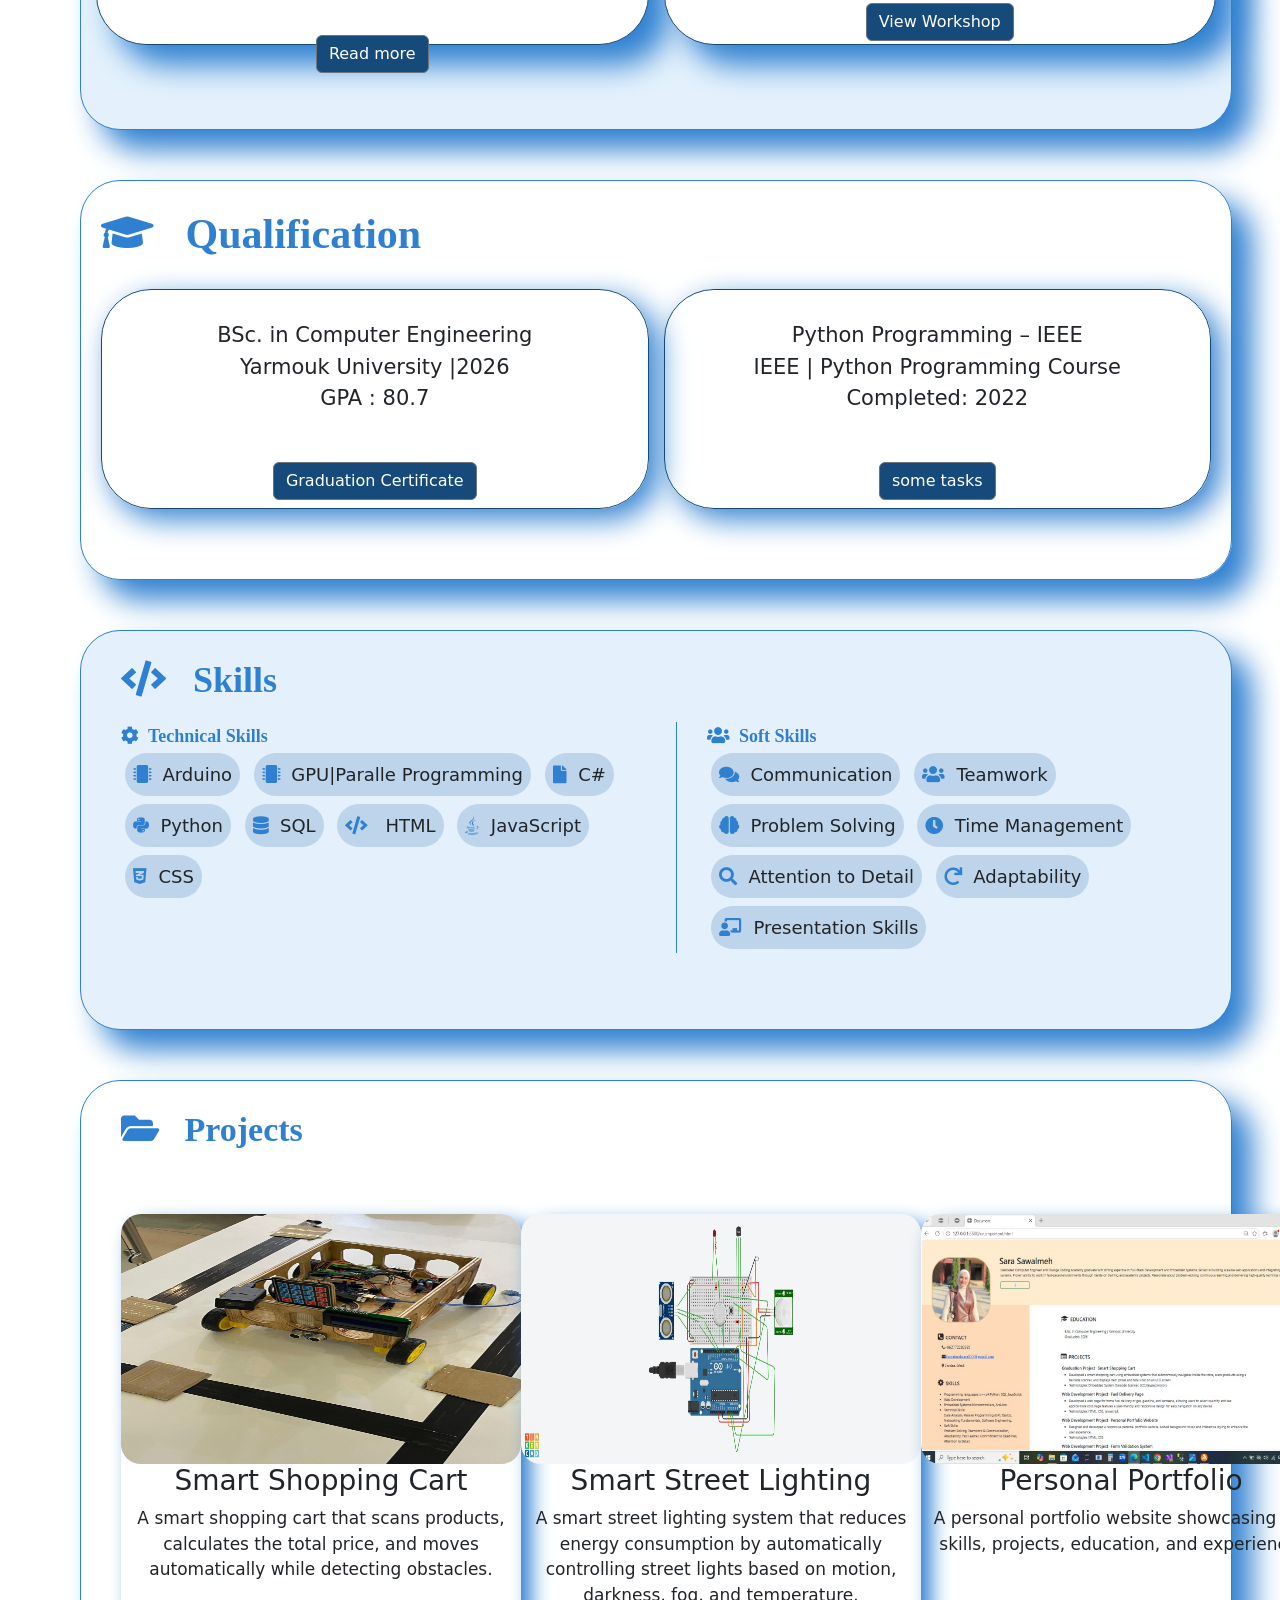
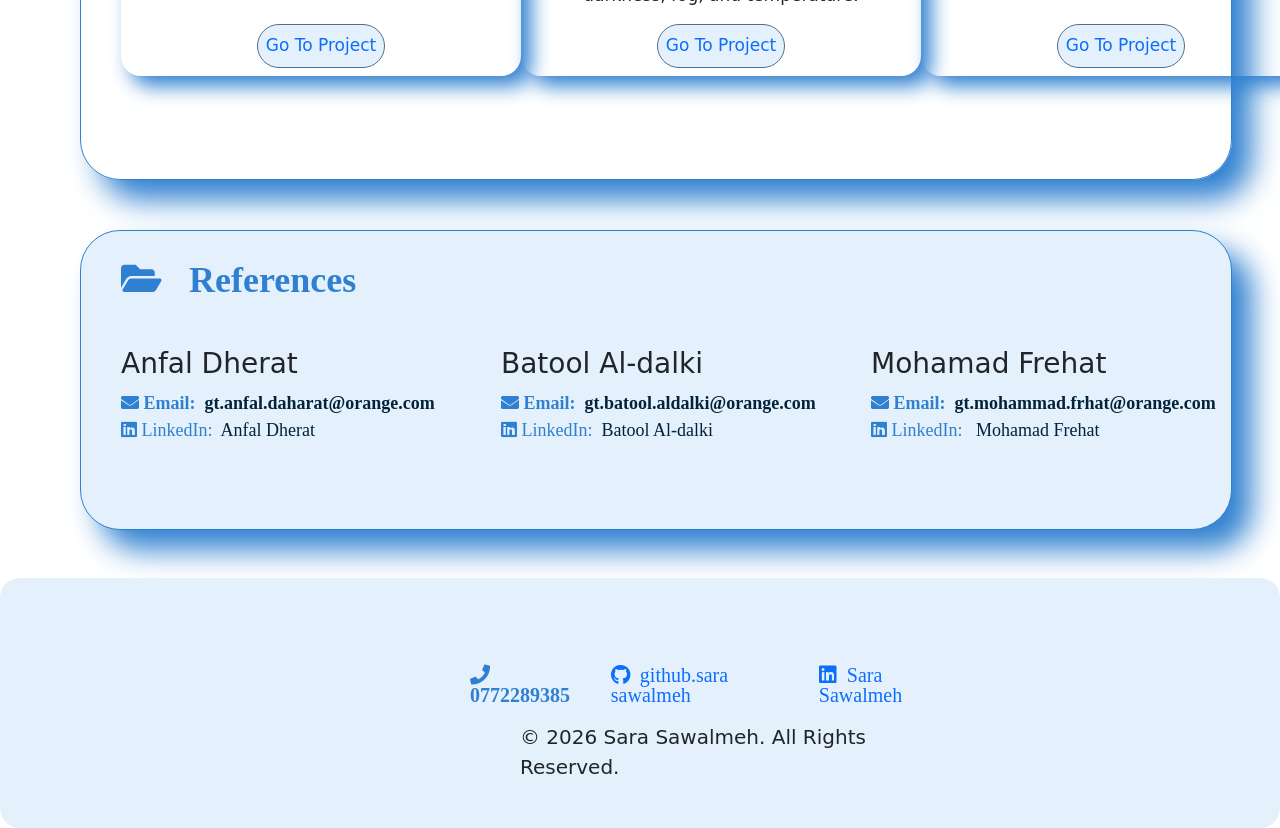
==== commit 44d25b2d: "now" ====
--- a/index.html
+++ b/index.html
@@ -26,7 +26,7 @@
     <div class="collapse navbar-collapse" id="navbarNav">
       <ul class="navbar-nav">
          <li class="nav-item n">
-          <a class="nav-link active" aria-current="page" href="portfolio.html">Home</a>
+          <a class="nav-link active" aria-current="page" href="index.html">Home</a>
         </li>
         <li class="nav-item n">
           <a class="nav-link active" aria-current="page" href="#About">About</a>
@@ -192,18 +192,18 @@
     <i class="fa fa-folder-open fa-2x References" id="References"><span> &nbsp References</span></i>
     <div class=" Reference_1">
     <h3> Anfal Dherat</h3>
-    <i class="fa fa-envelope">&nbsp Email: &nbsp<a target="_blank" href="gt.anfal.daharat@orange.com">gt.anfal.daharat@orange.com</a></i><br>
-    <i class="fab fa-linkedin">&nbsp LinkedIn: &nbsp<a target="_blank" href="https://www.linkedin.com/in/anfal-dherat/">Anfal Dherat</a></i>
+    <i class="fa fa-envelope"><span> Email:</span> &nbsp<a target="_blank" href="gt.anfal.daharat@orange.com">gt.anfal.daharat@orange.com</a></i><br>
+    <i class="fab fa-linkedin"><span> LinkedIn: </span>&nbsp<a target="_blank" href="https://www.linkedin.com/in/anfal-dherat/">Anfal Dherat</a></i>
     </div>
     <div class=" Reference_2">
     <h3> Batool Al-dalki</h3>
-    <i class="fa fa-envelope">&nbsp Email: &nbsp<a target="_blank" href="gt.batool.aldalki@orange.com">gt.batool.aldalki@orange.com</a></i><br>
-    <i class="fab fa-linkedin"> &nbsp LinkedIn: &nbsp<a target="_blank" href="https://www.linkedin.com/in/batool-walid-b33894228?utm_source=share_via&utm_content=profile&utm_medium=member_android">Batool Al-dalki</a></i>
+    <i class="fa fa-envelope"> <span> Email:</span> &nbsp<a target="_blank" href="gt.batool.aldalki@orange.com">gt.batool.aldalki@orange.com</a></i><br>
+    <i class="fab fa-linkedin">  <span> LinkedIn: </span> &nbsp<a target="_blank" href="https://www.linkedin.com/in/batool-walid-b33894228?utm_source=share_via&utm_content=profile&utm_medium=member_android">Batool Al-dalki</a></i>
     </div>
     <div class=" Reference_3">
     <h3> Mohamad Frehat</h3>
-    <i class="fa fa-envelope">&nbsp Email: &nbsp<a target="_blank" href="gt.mohammad.frhat@orange.com">gt.mohammad.frhat@orange.com</a></i><br>
-    <i class="fab fa-linkedin">&nbsp LinkedIn:&nbsp <a target="_blank" href="https://www.linkedin.com/in/mohammed-frehat-9222402b?utm_source=share_via&utm_content=profile&utm_medium=member_android">Mohamad Frehat</a></i>
+    <i class="fa fa-envelope"> <span> Email:</span> &nbsp<a target="_blank" href="gt.mohammad.frhat@orange.com">gt.mohammad.frhat@orange.com</a></i><br>
+    <i class="fab fa-linkedin"> <span> LinkedIn: </span>&nbsp <a target="_blank" href="https://www.linkedin.com/in/mohammed-frehat-9222402b?utm_source=share_via&utm_content=profile&utm_medium=member_android">Mohamad Frehat</a></i>
     </div>
 </div>
 <br>
--- a/portfolio.css
+++ b/portfolio.css
@@ -1,4 +1,3 @@
-
 .navbar img{
 width: 100px;
 height: 90px;
@@ -7,19 +6,16 @@
 }
 body{
     padding-top: 80px;
-   
 }
 .navbar{
     position: fixed !important;
     top: 0;
     left: 0;
-    width: 100%;
-    
+    width: 100%;   
 }
 .fa{
     color:#2f80d0; 
 }
-
 a:hover{
    transform:scale(1.2);
    color: purple;
@@ -34,16 +30,12 @@
     padding-top: 80px; 
     padding-left: 50px;
     gap:0;
-    
-
-}
-
+}
 .div1 .heder{
     grid-column: 1/2;
     grid-row: 1/2;
     font-size: 90px;
     color:#164A7A;
-
 }
 .div1 .pargraf1{
      grid-column: 1/2;
@@ -51,10 +43,7 @@
      color: #4f6f8f;
      font-size: 24px;
      margin: 0;
-    
-     
-}
-
+}
 .div1 img{
    
     width: 520px;
@@ -63,7 +52,6 @@
      grid-row: 1/4;
      padding-right: 100px;
      border-radius: 80px;
-
 }
 .div1 button{
     grid-column: 1/2;
@@ -88,9 +76,6 @@
     font-size: 21px;
     padding-left: 40px;
     margin-top: 50px;
-   
-    
-  
 }
 .div .About{
    grid-row: 1/2;
@@ -101,7 +86,7 @@
 grid-column: 1/2;
 }
 .div2 .icon{
-  grid-row: 2/4;
+  grid-row: 2/3;
   grid-column: 2/3;
   border-left: 2px solid #2f80d0;
   padding-left: 30px;
@@ -111,8 +96,6 @@
 }
 ul{
     list-style: none;
-    
-
 }
 .div3{
     display: grid;
@@ -131,10 +114,8 @@
      padding-right: 15px;
     scroll-margin-top: 200px;
       font-size: 21px;
-      gap:15px;
-  
-}
-
+      gap:15px; 
+}
 .div3 .Experience{
    grid-row: 1/2;
    grid-column: 1/2;
@@ -149,8 +130,6 @@
 grid-column: 1/2;
 height: 300px;
 box-shadow:20px 20px 30px #2f80d0 ;
-
-
 }
 .div3 .p2{
     border: 1px solid #164A7A;
@@ -162,18 +141,9 @@
 grid-column: 2/3;
 height: 300px;
 box-shadow:20px 20px 30px #2f80d0 ;
-
-
 }
 .div3 button{
     background-color: #164A7A;
-}
-.div3 ul{
-grid-row: 2/3;
-grid-column: 2/3;
-border-left: 2px solid #2f80d0;
-padding-right: 30px;
-
 }
 .div4{
    display: grid;
@@ -191,10 +161,8 @@
     padding-right: 20px;
      scroll-margin-top: 170px;
      font-size: 21px;
-     gap:15px;
-  
-}
-
+     gap:15px; 
+}
 .div3 .Qualification{
    grid-row: 1/2;
    grid-column: 1/2;
@@ -208,7 +176,6 @@
 border-radius: 50px;
     height: 220px;
     text-align: center;
-
 }
 .div4 .p22{
 grid-row: 2/3;
@@ -240,7 +207,6 @@
     background-color:#E4f1fc ;
     scroll-margin-top: 170px;
     font-size: 18px;
-  
 }
 .div5 .span{
     background-color: #bdd4eb;
@@ -248,26 +214,20 @@
     padding: 8px;
     margin: 4px;
     display: inline-block;
-
 }
 .div5 .skills{
    grid-row: 1/2;
    grid-column: 1/2;
 }
-
-
 .div5 .right{
     grid-row: 2/3;
     grid-column: 2/3;
    border-left: 1px solid #2f80d0;
    padding-left: 30px;
-
 }
 .div5 .left{
-    
      grid-row: 2/3;
      grid-column: 1/2;
-   
 }
 .div5 .span:hover{
     transform:scale(1.2);
@@ -291,14 +251,11 @@
     padding-left: 40px;
      scroll-margin-top: 120px;
      font-size: 17px;
-    
-  
 }
 .div6 img{
     width: 400px;
     height: 250px;
     border-radius: 20px;
-    
 }
 .div6 .Projects{
      grid-row: 1/2;
@@ -316,9 +273,6 @@
      text-align: center;
      justify-content: flex-start;
     align-items: center;
-    
-    
-
 }
 .div6 .proj2{
     display: flex;
@@ -358,7 +312,6 @@
     display: grid;
     grid-template-columns: repeat(3,1fr);
     grid-template-rows: repeat(3,1fr);
-   
     height: 300px;
     border: 1px solid #2f80d0;
     border-radius: 40px;
@@ -370,9 +323,7 @@
      background-color:#E4f1fc ;
      width: 90%;
     margin-left:80px ;
-     scroll-margin-top: 90px;
-    
-  
+     scroll-margin-top: 90px; 
 }
 .div7 .Reference{
       grid-row:1/2 ;
@@ -427,15 +378,12 @@
 .div7 a{
     text-decoration: none;
 }
-
-
 @media (max-width:480px) {
     *{
 box-sizing: border-box;
 margin: 0;
 padding: 0;
 justify-content: center;
-
     }
     body{
         width: 100%;
@@ -450,14 +398,11 @@
         padding-left: 10px;
         padding-right: 10px;
         box-sizing: border-box;
-        font-size: 15px;
-       
-    }
-    
+        font-size: 15px;  
+    }   
 .navbar{
     position: static !important;
 }
-   
    .div1{
    display: block;
     height: auto;
@@ -466,37 +411,27 @@
     padding-left: 20px;
     margin: 0;
     box-sizing: border-box;
-
 }
 .div1 .heder{
-   
     font-size: 40px;
     color:#164A7A;
-
 }
 .div1 .pargraf1{
-     
      color: #4f6f8f;
      font-size: 15px;
 }
 .div1 img{
-    
     width: 200px;
     height: 200px;
     object-fit: cover;
     display: block;
     margin: 20px auto;
     padding-right:0;
-    
-
 }
 .div1 button{
-    
      width: 80px;
      margin: 20px auto;
      display: block;
-     
-     
 }
 .div2{
     display: grid;
@@ -508,8 +443,6 @@
     border-radius: 40px;
     box-shadow: 20px 20px 30px #2f80d0;
      padding-left: 20px;
-   
-  
 }
 .div .About{
    grid-row: 1/2;
@@ -524,13 +457,7 @@
   grid-column: 1/2;
  border-left: none;
  padding-left: 0;
- margin-bottom: 15px;
-  
-}
-
-ul{
-    list-style: none;
-
+ margin-bottom: 15px; 
 }
 .div3{
     display: grid;
@@ -541,17 +468,13 @@
     border-radius: 40px;
     box-shadow: 20px 20px 30px #2f80d0;
     background-color:#E4f1fc ;
-     padding-left: 25px;
-    
-}
-
+     padding-left: 25px;   
+}
 .div3 .Experience{
    grid-row: 1/2;
    grid-column: 1/2;
-   
 }
 .div3 .p1{
-     
     border: 1px solid #164A7A;
     background-color: white;
     border-radius: 50px;
@@ -562,8 +485,6 @@
     flex-direction: column;
     height: fit-content;
     box-shadow:20px 20px 30px #2f80d0 ;
-
-
 }
 .div3 .p2{
     display: flex;
@@ -577,17 +498,6 @@
 grid-column: 1/2;
 height: fit-content;
 box-shadow:20px 20px 30px #2f80d0 ;
-
-}
-.div3 ul{
- grid-row: 3/4;
- grid-column: 1/2;
- display: flex;
- flex-direction: column;
- font-size: 16px;
- border-left: none;
- gap:7px;
- 
 }
 .div4{
    display: grid;
@@ -598,16 +508,12 @@
     border-radius: 40px;
     box-shadow: 20px 20px 20px #2f80d0;
     padding-left: 25px;
-    padding-bottom: 20px;
-
-  
-}
-
+    padding-bottom: 20px; 
+}
 .div4 .Qualification{
    grid-row: 1/2;
    grid-column: 1/2;
 }
-
 .div4 .p11{
     font-size: 16px;
 grid-row: 2/3;
@@ -618,7 +524,6 @@
 border-radius: 50px;
     height: fit-content;
     text-align: center;
-
 }
 .div4 .p22{
     font-size: 16px;
@@ -629,10 +534,8 @@
 box-shadow:10px 10px 30px #2f80d0 ;
 border-radius: 50px;
    height: fit-content;
-    text-align: center;
-    
-}
-
+    text-align: center;   
+}
 .div5{
   display: grid;
     grid-template-columns: repeat(1,1fr);
@@ -641,31 +544,25 @@
     border: 1px solid #2f80d0;
     border-radius: 40px;
     box-shadow: 20px 20px 20px #2f80d0;
-  
 }
 .div5 .span{
     background-color: #bdd4eb;
     border-radius: 30px;
     padding-bottom: 10px;
-
 }
 .div5 .skills{
    grid-row: 1/2;
    grid-column: 1/2;
 }
-
-
 .div5 .right{
     grid-row: 3/4;
     display: flex;
     flex-direction: column;
-    
   grid-column: 1/2;
   border-left: none;
   font-size: 17px;
   padding-left: 0;
   text-align: center;
-
 }
 .div5 .left{
     padding-top: 30px;
@@ -675,7 +572,6 @@
     flex-direction: column;
     font-size: 20px;
     text-align: center;
-   
 }
 .div6{
     display: grid;
@@ -688,23 +584,17 @@
     gap: 3px;
     padding-top: 20px;
     padding-bottom: 20px;
-
-    
-
 }
 .div6 img{
     width: 100%;
     height: 200px;
-    border-radius: 20px;
-    
-}
-
+    border-radius: 20px;   
+}
 .div6 .Projects{
      grid-row: 1/2;
     grid-column: 1/2;
 }
 .div6 .proj1{
-
     width: fit-content;
     display: flex;
     flex-direction: column;
@@ -715,7 +605,6 @@
     grid-column: 1/2;
     text-align: center;
     font-size: 18px;
-   
 }
 .div6 .proj2{
     display: flex;
@@ -757,10 +646,7 @@
     background-color:#E4f1fc ;
     gap:40px;
     font-size: 16px;
-   
      padding-left: 25px;
-
-  
 }
 .div7 .Reference{
     display: flex;
@@ -780,7 +666,6 @@
     grid-row:3/4 ;
     grid-column:1/2 ;
     padding-left: 0;
-    
 }
 .div7 .Reference_3{
     display: block;
@@ -788,7 +673,9 @@
     grid-column:1/2 ;
     padding-left: 0;
     padding-bottom: 20px;
-    
+}
+.div7 span{
+    display: none;
 }
 .footer{
     display: grid;
@@ -804,35 +691,27 @@
 .icon1{
  display: flex;
 flex-direction: column;
-    
     grid-column: 1/2;
 grid-row: 2/3;
 padding: 2px;
-
-}
-
+}
 .footer p{
 grid-column: 1/2;
 grid-row: 3/4;
 padding-left: 0;
 padding-top: 20px;
-
-}
-
+}
 }
 @media (min-width:481px) and (max-width:1024px) {
    *{
 box-sizing: border-box;
 margin: 0;
 padding: 0;
-
-
     }
     body{
         width: 100%;
         overflow-x: hidden;
          padding-top: 0;
-        
     }
     .div2,.div3,.div3,.div4,.div5,.div6,.div7,.footer{
         width: 80%;
@@ -840,15 +719,11 @@
         margin: 20px auto;
         padding-left: 18px;
         padding-right: 8px;
-        box-sizing: border-box;
-       
-       
-    }
-    
+        box-sizing: border-box;  
+    }   
 .navbar{
     position: static !important;
 }
-   
    .div1{
    display: grid;
    grid-template-columns:  auto;
@@ -859,14 +734,12 @@
     padding-left: 40px;
     gap:0;
     font-size: 60px;
-
 }
 .div1 .heder{
     grid-column: 1/2;
     grid-row: 1/2;
     font-size: 50px;
     color:#164A7A;
-
 }
 .div1 .pargraf1{
      grid-column: 1/2;
@@ -875,34 +748,27 @@
      font-size: 20px;
 }
 .div1 img{
-    
     width: 250px;
     height: 250px;
     object-fit: cover;
     display: block;
     margin: 20px auto;
     padding-right:0;
-    
-
 }
 .div1 button{
-    
      width: 80px;
      margin: 20px auto;
-display: block;
-     
+     display: block;
 }
 .div2{
     display: grid;
     grid-template-columns: repeat(1,1fr);
     grid-template-rows: auto auto auto;
-    
     height: 750px;
     border: 1px solid #2f80d0;
     border-radius: 40px;
     box-shadow: 20px 20px 30px #2f80d0;
-     font-size: 20px;
-  
+    font-size: 20px;
 }
 .div .About{
    grid-row: 1/2;
@@ -915,15 +781,12 @@
 .div2 .icon{
   grid-row: 3/4;
   grid-column: 1/2;
- border-left: none;
- padding-left: 0;
- margin-bottom: 15px;
-  
-}
-
+  border-left: none;
+  padding-left: 0;
+  margin-bottom: 15px; 
+}
 ul{
     list-style: none;
-
 }
 .div3{
     display: grid;
@@ -934,17 +797,13 @@
     border-radius: 40px;
     box-shadow: 20px 20px 30px #2f80d0;
     background-color:#E4f1fc ;
-      font-size: 20px;
-    
-}
-
+    font-size: 20px;   
+}
 .div3 .Experience{
    grid-row: 1/2;
    grid-column: 1/2;
-   
 }
 .div3 .p1{
-     
     border: 1px solid #164A7A;
     background-color: white;
     border-radius: 50px;
@@ -955,8 +814,6 @@
     flex-direction: column;
     height: fit-content;
     box-shadow:20px 20px 30px #2f80d0 ;
-
-
 }
 .div3 .p2{
     display: flex;
@@ -966,70 +823,54 @@
     border-radius: 50px;
     padding-top: 5px;
     text-align: center;
-grid-row: 3/4;
-grid-column: 1/2;
-height: fit-content;
-box-shadow:20px 20px 30px #2f80d0 ;
-
-}
-
-.div3 ul{
- grid-row: 3/4;
- grid-column: 1/2;
- display: flex;
- flex-direction: column;
- font-size: 16px;
- border-left: none;
- gap:7px;
- 
+    grid-row: 3/4;
+    grid-column: 1/2;
+    height: fit-content;
+    box-shadow:20px 20px 30px #2f80d0 ;
 }
 .div4{
-   display: grid;
+    display: grid;
     grid-template-columns: repeat(1,1fr);
     grid-template-rows: 1fr 1fr auto;
     height: fit-content;
     border: 1px solid #2f80d0;
     border-radius: 40px;
     box-shadow: 20px 20px 20px #2f80d0;
-  font-size: 20px;
-  padding-bottom: 30px;
-  
-}
-
+    font-size: 20px;
+    padding-bottom: 30px;  
+}
 .div4 .Qualification{
    grid-row: 1/2;
    grid-column: 1/2;
 }
 .div4 .p11{
     font-size: 20px;
-grid-row: 2/3;
-grid-column: 1/2;
-padding-top: 10px;
-border: 1px solid #164A7A;
-box-shadow:10px 10px 30px #2f80d0 ;
-border-radius: 50px;
-    height: fit-content;
-    text-align: center;
-
+    grid-row: 2/3;
+    grid-column: 1/2;
+    padding-top: 10px;
+    border: 1px solid #164A7A;
+    box-shadow:10px 10px 30px #2f80d0 ;
+    border-radius: 50px;
+    height: fit-content;
+    text-align: center;
 }
 .div4 .p22{
     font-size: 20px;
-grid-row: 3/4;
-grid-column: 1/2;
-padding-top: 10px;
-border: 1px solid #164A7A;
-box-shadow:10px 10px 30px #2f80d0 ;
-border-radius: 50px;
-   height: fit-content;
-    text-align: center;
-    
+    grid-row: 3/4;
+    grid-column: 1/2;
+    padding-top: 10px;
+    border: 1px solid #164A7A;
+    box-shadow:10px 10px 30px #2f80d0 ;
+    border-radius: 50px;
+    height: fit-content;
+    text-align: center;
 }
 .div4 img{
     grid-row: 3/4;
-   grid-column: 1/2;
+    grid-column: 1/2;
 }
 .div5{
-  display: grid;
+    display: grid;
     grid-template-columns: repeat(1,1fr);
     grid-template-rows: 1fr auto auto;
     height: fit-content;
@@ -1037,41 +878,32 @@
     border-radius: 40px;
     box-shadow: 20px 20px 20px #2f80d0;
     font-size: 20px;
-  
 }
 .div5 .span{
     background-color: #bdd4eb;
     border-radius: 30px;
     padding-bottom: 10px;
-
 }
 .div5 .skills{
    grid-row: 1/2;
    grid-column: 1/2;
 }
-
-
 .div5 .right{
-    grid-row: 3/4;
-    display: flex;
-    flex-direction: column;
-    
+  grid-row: 3/4;
+  display: flex;
+  flex-direction: column;
   grid-column: 1/2;
   border-left: none;
-  
   padding-left: 0;
   text-align: center;
-
 }
 .div5 .left{
     padding-top: 30px;
-     grid-row: 2/3;
-     grid-column: 1/2;
-     display: flex;
-    flex-direction: column;
-    
-    text-align: center;
-   
+    grid-row: 2/3;
+    grid-column: 1/2;
+    display: flex;
+    flex-direction: column;
+    text-align: center;
 }
 .div6{
     display: grid;
@@ -1082,23 +914,18 @@
     border-radius: 40px;
     box-shadow: 20px 20px 30px #2f80d0;
     gap:3px;
-     font-size: 20px;
-    
-
+    font-size: 20px;
 }
 .div6 img{
     width: 100%;
     height: 200px;
     border-radius: 20px;
-    
-}
-
+}
 .div6 .Projects{
      grid-row: 1/2;
     grid-column: 1/2;
 }
 .div6 .proj1{
-
     width: fit-content;
     display: flex;
     flex-direction: column;
@@ -1114,26 +941,26 @@
     display: flex;
     flex-direction: column;
     border: 2px solis #2f80d0;
-     border-radius: 20px;
+    border-radius: 20px;
     box-shadow: 10px 10px 20px #2f80d0;
     grid-row: 3/4;
     grid-column: 1/2;
-     width: fit-content;
-text-align: center;
-font-size: 17px;
+    width: fit-content;
+    text-align: center;
+    font-size: 17px;
 }
 .div6 .proj3{
     display: flex;
     flex-direction: column;
     border: 2px solis #2f80d0;
-     border-radius: 20px;
+    border-radius: 20px;
     box-shadow: 10px 10px 20px #2f80d0;
     grid-row: 4/5;
     grid-column: 1/2;
- width: fit-content;
- text-align: center;
- padding-bottom: 10px;
- font-size: 17px;
+    width: fit-content;
+    text-align: center;
+    padding-bottom: 10px;
+    font-size: 17px;
 }
 .div6 a{
     padding:8px;
@@ -1148,37 +975,33 @@
     box-shadow: 20px 20px 30px #2f80d0;
     background-color:#E4f1fc ;
     gap:40px;
-    
     padding-left: 10px;
- font-size: 20px;
-  
+    font-size: 20px;
 }
 .div7 .Reference{
     display: flex;
     flex-direction: column;
-      grid-row:1/2 ;
+    grid-row:1/2 ;
     grid-column:1/2;
 }
 .div7 .Reference_1{
-     display: flex;
+    display: flex;
     flex-direction: column;
     grid-row:2/3 ;
     grid-column:1/2 ;
 }
 .div7 .Reference_2{
-     display: flex;
+    display: flex;
     flex-direction: column;
     grid-row:3/4 ;
     grid-column:1/2 ;
     padding-left: 0;
-    
 }
 .div7 .Reference_3{
     grid-row:4/5 ;
     grid-column:1/2 ;
     padding-left: 0;
-    padding-bottom: 20px;
-    
+    padding-bottom: 20px;   
 }
 .footer{
     display: grid;
@@ -1189,24 +1012,18 @@
     border-radius: 40px;
     box-shadow: 20px 20px 30px #2f80d0;
     background-color: #E4f1fc;
-     font-size: 20px;
-    
+    font-size: 20px;
 }
 .icon1{
- display: flex;
+display: flex;
 flex-direction: column;
-    
-    grid-column: 1/2;
+grid-column: 1/2;
 grid-row: 2/3;
 padding: 2px;
-
-}
-
-
+}
 .footer p{
 grid-column: 1/2;
 grid-row: 3/4;
 padding-left: 0;
 padding-top: 20px;
-
 }}
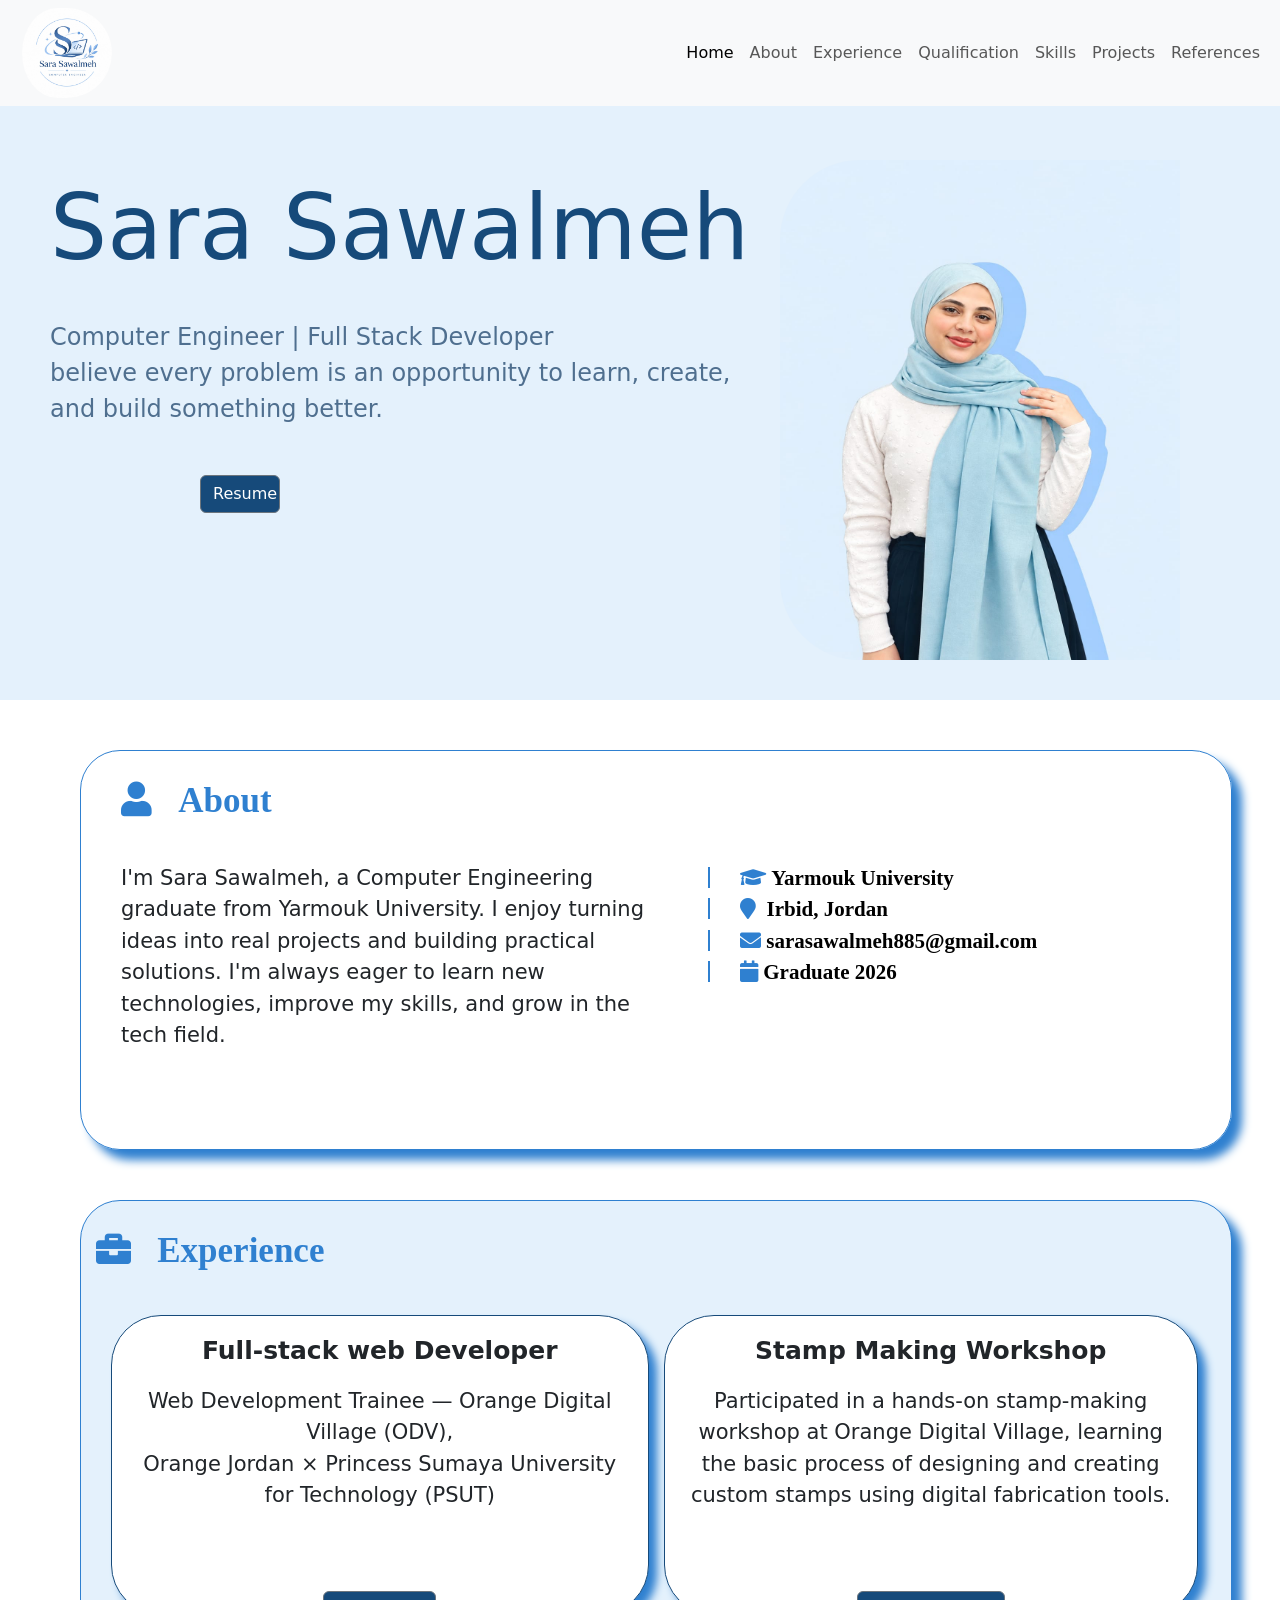
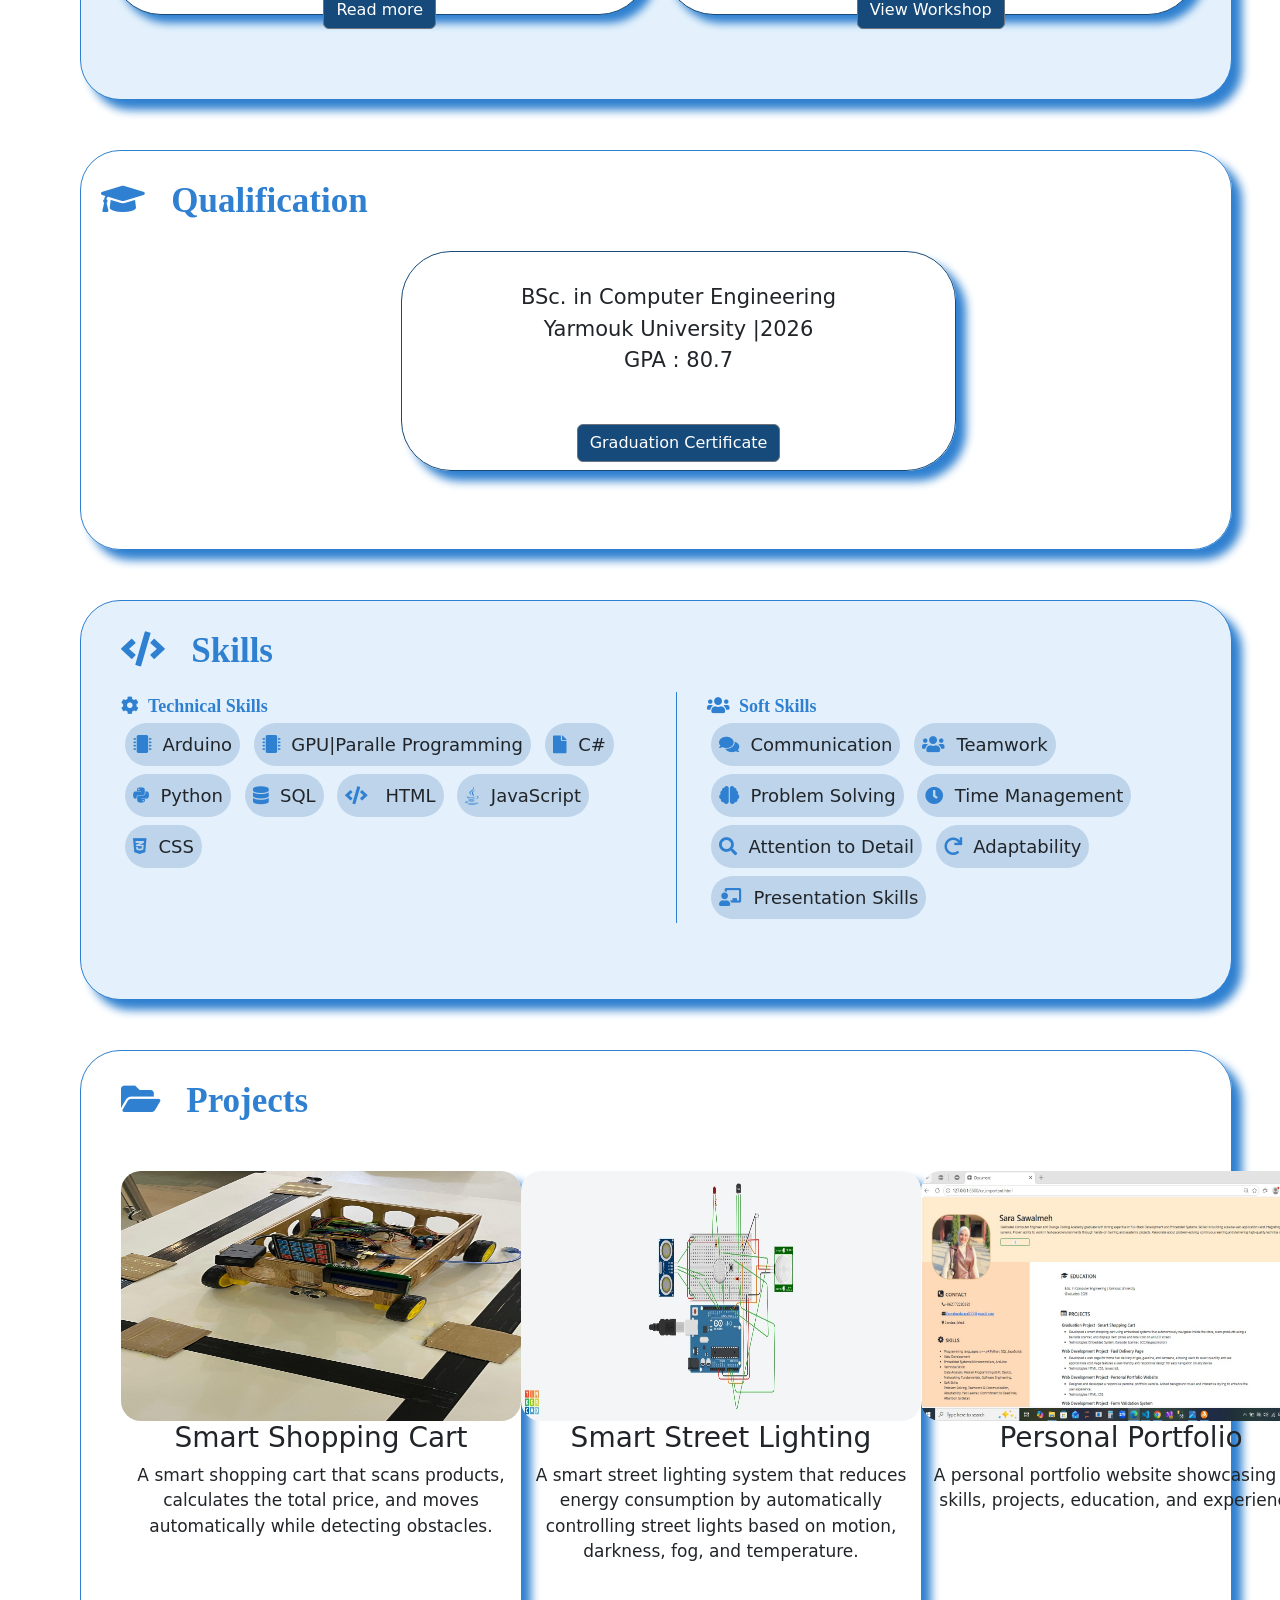
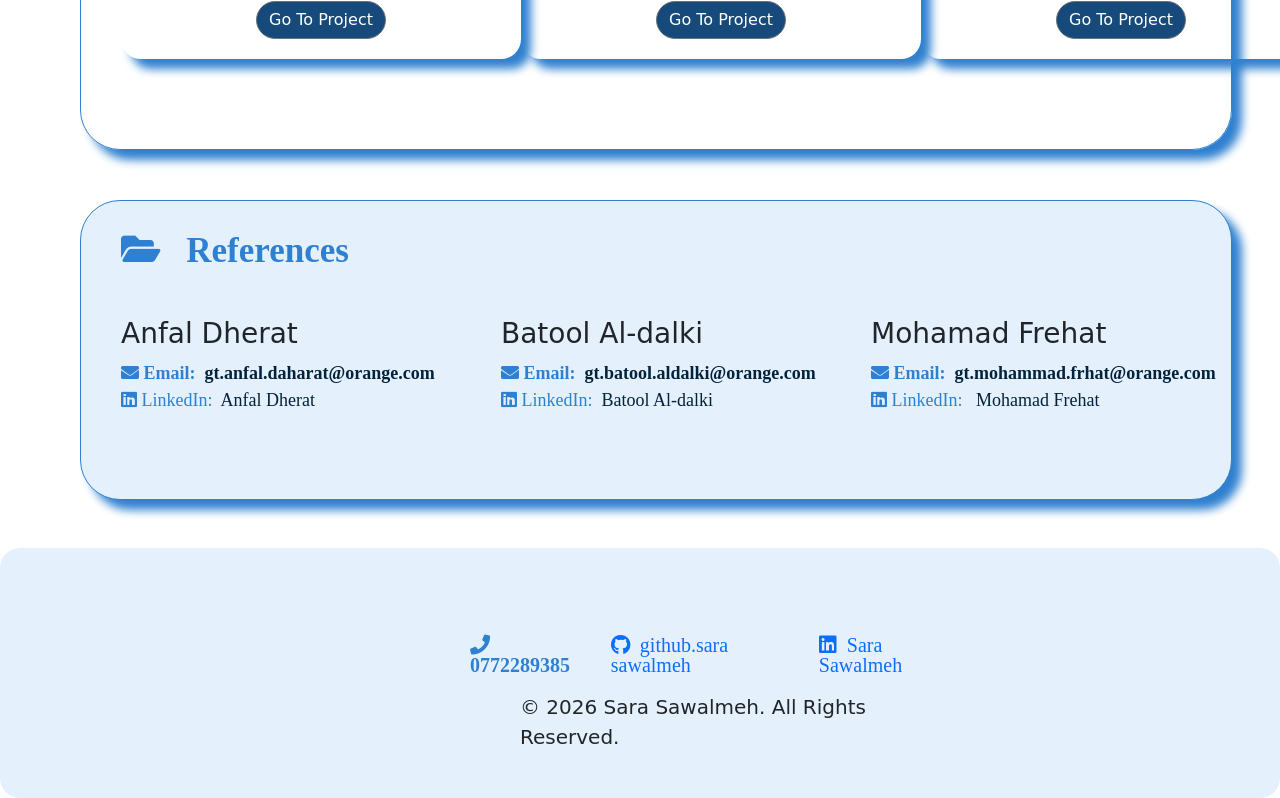
==== commit de1da13f: "updat" ====
--- a/index.html
+++ b/index.html
@@ -14,11 +14,9 @@
    
     <nav class="navbar navbar-expand-lg bg-body-tertiary">
        
-        
-       
   
     <div class="container-fluid">
-      <img src="WhatsApp Image 2026-09-11 at 2.48.50 PM.jpeg">
+      <img src="img/sara.jpeg">
     <button class="navbar-toggler" type="button" data-bs-toggle="collapse" data-bs-target="#navbarNav" aria-controls="navbarNav" aria-expanded="false" aria-label="Toggle navigation">
       <span class="navbar-toggler-icon"></span>
     </button>
@@ -29,7 +27,7 @@
           <a class="nav-link active" aria-current="page" href="index.html">Home</a>
         </li>
         <li class="nav-item n">
-          <a class="nav-link active" aria-current="page" href="#About">About</a>
+          <a class="nav-link " href="#About">About</a>
         </li>
         <li class="nav-item n">
           <a class="nav-link" href="#Experience">Experience</a>
@@ -45,9 +43,6 @@
         </li>
         <li class="nav-item n">
           <a class="nav-link "  href="#References">References</a>
-        </li>
-        <li class="nav-item n">
-          <a class="nav-link "  href="#footer">Footer</a>
         </li>
       </ul>
     </div>
@@ -55,16 +50,15 @@
 </nav>
  
 <div class="div1">
-    <p class="heder">Sara Sawalmeh</p>
-
-    <p class="pargraf1">Computer Engineer | Full Stack Developer<br>
-       believe every problem is an opportunity to learn, create, and build something better.<br>
-      <br><a href="https://canva.link/bihfsyumkrdmxga" target="_blank"><button type="button" class="btn btn-secondary">Resume</button></a></p>
-      <img src="personal1.jpeg">
+    <p> <span  class="heder">Sara Sawalmeh</span> <br><br>
+     <span class="pargraf1" >Computer Engineer | Full Stack Developer<br>
+       believe every problem is an opportunity to learn, create, and build something better.</span><br>
+      <br><br><a href="https://canva.link/bihfsyumkrdmxga" target="_blank"><button type="button" class="btn btn-secondary">Resume</button></a></p>
+      <img src="img/personal1.jpeg">
       
 </div>
 <div class="div2" id="About">
-    <i class="fa fa-user fa-2x About" ><span> &nbsp About</span></i>
+    <i class="fa fa-user  About tital" ><span> &nbsp About</span></i>
     <br>
     <br>
     <p>I'm Sara Sawalmeh, a Computer Engineering graduate from Yarmouk University. 
@@ -83,7 +77,7 @@
 </div>
 
 <div class="div3"id="Experience">
-    <i class="fa fa-briefcase fa-2x Experience" ><span> &nbsp Experience</span></i>
+    <i class="fa fa-briefcase  Experience tital" ><span> &nbsp Experience</span></i>
     <br>
    <div class="p1">
     <p  style="font-size: 25px;"><b>Full-stack web Developer</b></p>
@@ -99,6 +93,7 @@
   <p>Participated in a hands-on stamp-making workshop at Orange Digital Village, 
     learning the basic process of designing and creating custom stamps using digital 
     fabrication tools.</p><br>
+    <br>
     <a href="https://drive.google.com/drive/folders/1jBFOgVEUS3QQ1HnPVDTqHMNEm5QnNGrv" target="_blank"><button type="button" class="btn btn-secondary">View Workshop</button></a></p>
     </div>
 </div>
@@ -106,7 +101,7 @@
    
 </div>
 <div class="div4"id="Qualification">
-    <i class="fa fa-solid fa-graduation-cap fa-2x Qualification"><span> &nbsp Qualification</span></i>
+    <i class="fa fa-solid fa-graduation-cap  Qualification tital"><span> &nbsp Qualification</span></i>
     <br>
     <br>
     <div class="p11">
@@ -115,18 +110,11 @@
       <br>
     <a href="https://drive.google.com/file/d/1zhrZAVGTyewPuCGDQgy5ZlvKgTm2TxIM/view?usp=drivesdk" target="_blank"><button  type="button" class="btn btn-secondary">Graduation Certificate</button></a></p>
     </div>
-    <div class="p22">
-    <p>Python Programming – IEEE<br>
-    IEEE | Python Programming Course<br>
-    Completed: 2022</p>
-    <br>
-    <a href="https://drive.google.com/drive/folders/16_SA4wwFE_6m3GXTYedLnlnxYhSStC8a" target="_blank"><button type="button" class="btn btn-secondary">some tasks</button></a></p>
-</div>
     
    
 </div>
 <div class="div5"id="Skills">
-    <i class="fa fa-code fa-2x skills">
+    <i class="fa fa-code  skills tital">
       <span> &nbsp Skills</span></i>
 
     <p class="left">
@@ -158,38 +146,38 @@
    
 </div>
 <div class="div6" id="Projects">
-<i class="fa fa-folder-open fa-2x Projects" ><span> &nbsp Projects</span></i>
+<i class="fa fa-folder-open Projects tital" ><span> &nbsp Projects</span></i>
 <div class="proj1">
-<img src="smart_cart.jpeg">
+<img src="img/smart_cart.jpeg">
 <h3>Smart Shopping Cart</h3>
 <p>A smart shopping cart that scans products, 
     calculates the total price, 
     and moves automatically while detecting obstacles.</p>
     <br>
-    <a target="_blank" href="https://drive.google.com/file/d/1hwMrciI6EJCwf6CjFaGMXpKGRYM-Xptk/view?usp=drivesdk">Go To Project</a>
+     <a href="https://drive.google.com/file/d/1hwMrciI6EJCwf6CjFaGMXpKGRYM-Xptk/view?usp=drivesdk" target="_blank"><button type="button" class="btn btn-secondary">Go To Project</button></a>
 </div>
 <div class="proj2">
-<img src="street_smart.jpeg">
+<img src="img/street_smart.jpeg">
 <h3>Smart Street Lighting</h3>
 <p>A smart street lighting system that reduces energy 
     consumption by automatically controlling 
     street lights based on motion, darkness, fog, and temperature.</p>
-    <a target="_blank" href="https://drive.google.com/file/d/1CjH-kvJeXlmJz42w_RLQ5RaDnDc0UONO/view?usp=drivesdk">Go To Project</a>
+    <a href="https://drive.google.com/file/d/1CjH-kvJeXlmJz42w_RLQ5RaDnDc0UONO/view?usp=drivesdk" target="_blank"><button type="button" class="btn btn-secondary">Go To Project</button></a>
 </div>
 <div class="proj3">
-<img src="portfolio.jpeg">
+<img src="img/portfolio.jpeg">
 <h3>Personal Portfolio</h3>
 <p>A personal portfolio 
     website showcasing my skills, 
     projects, education, and experience.</p>
     <br>
     <br>
-    <a target="_blank" href="https://github.com/sarasawalmeh30-debug/Sara_CV.git">Go To Project</a>
+    <a href="https://github.com/sarasawalmeh30-debug/Sara_CV.git" target="_blank"><button type="button" class="btn btn-secondary">Go To Project</button></a>
 </div>
 </div>
 <div class="div7">
     
-    <i class="fa fa-folder-open fa-2x References" id="References"><span> &nbsp References</span></i>
+    <i class="fa fa-folder-open References tital" id="References"><span> &nbsp References</span></i>
     <div class=" Reference_1">
     <h3> Anfal Dherat</h3>
     <i class="fa fa-envelope"><span> Email:</span> &nbsp<a target="_blank" href="gt.anfal.daharat@orange.com">gt.anfal.daharat@orange.com</a></i><br>
--- a/portfolio.css
+++ b/portfolio.css
@@ -4,6 +4,7 @@
 border-radius: 100px;
 padding-left: 10px;
 }
+
 body{
     padding-top: 80px;
 }
@@ -24,7 +25,7 @@
    display: grid;
    grid-template-columns: 2fr auto;
    grid-template-rows: 1fr 1fr auto;
-    height: 650px;
+    height: 620px;
     background-color: #E4f1fc;
     padding-bottom: 170px;
     padding-top: 80px; 
@@ -46,8 +47,8 @@
 }
 .div1 img{
    
-    width: 520px;
-    height: 550px;
+    width: 500px;
+    height: 500px;
     grid-column: 2/3;
      grid-row: 1/4;
      padding-right: 100px;
@@ -60,6 +61,9 @@
      margin-left: 150px;
      background-color: #164A7A;
 }
+.div2 .tital ,.div3 .tital,.div4 .tital, .div5 .tital,.div6 .tital,.div7 .tital{
+    font-size: 35px;
+} 
 .div2{
     display: grid;
     grid-template-columns: repeat(2,1fr);
@@ -68,7 +72,7 @@
     height: 400px;
     border: 1px solid #2f80d0;
     border-radius: 40px;
-    box-shadow: 20px 20px 30px #2f80d0;
+    box-shadow: 10px 10px 10px #2f80d0;
     padding-top: 30px;
     scroll-margin-top: 170px;
     width: 90%;
@@ -104,17 +108,18 @@
     height: 500px;
     border: 1px solid #2f80d0;
     border-radius: 40px;
-    box-shadow: 20px 20px 30px #2f80d0;
+    box-shadow: 10px 10px 10px #2f80d0;
     margin-top: 50px;
     padding-top: 30px;
     background-color:#E4f1fc ;
     width: 90%;
     margin-left:80px ;
     padding-left: 15px;
-     padding-right: 15px;
+    padding-right: 15px;
     scroll-margin-top: 200px;
-      font-size: 21px;
-      gap:15px; 
+    font-size: 21px;
+    gap:15px; 
+    
 }
 .div3 .Experience{
    grid-row: 1/2;
@@ -129,7 +134,9 @@
 grid-row: 2/3;
 grid-column: 1/2;
 height: 300px;
-box-shadow:20px 20px 30px #2f80d0 ;
+padding: 16px;
+box-shadow:8px 8px 8px #2f80d0 ;
+margin-left: 15px;
 }
 .div3 .p2{
     border: 1px solid #164A7A;
@@ -140,19 +147,22 @@
 grid-row: 2/3;
 grid-column: 2/3;
 height: 300px;
-box-shadow:20px 20px 30px #2f80d0 ;
+box-shadow:8px 8px 8px #2f80d0 ;
+padding: 16px;
+margin-right: 18px;
+
 }
 .div3 button{
     background-color: #164A7A;
 }
 .div4{
    display: grid;
-    grid-template-columns:1fr 1fr;
+    grid-template-columns:1fr ;
     grid-template-rows:1fr 1fr 1fr;
     height: 400px;
     border: 1px solid #2f80d0;
     border-radius: 40px;
-    box-shadow: 20px 20px 30px #2f80d0;
+    box-shadow: 10px 10px 10px #2f80d0;
     margin-top: 50px;
     padding-top: 30px;
     width: 90%;
@@ -162,6 +172,7 @@
      scroll-margin-top: 170px;
      font-size: 21px;
      gap:15px; 
+    
 }
 .div3 .Qualification{
    grid-row: 1/2;
@@ -172,20 +183,13 @@
 grid-column: 1/2;
 padding-top: 30px;
 border: 1px solid #164A7A;
-box-shadow:10px 10px 30px #2f80d0 ;
+box-shadow:10px 10px 10px #2f80d0 ;
 border-radius: 50px;
-    height: 220px;
-    text-align: center;
-}
-.div4 .p22{
-grid-row: 2/3;
-grid-column: 2/3;
-padding-top: 30px;
-border: 1px solid #164A7A;
-box-shadow:10px 10px 30px #2f80d0 ;
-border-radius: 50px;
-   height: 220px;
-    text-align: center;
+height: 220px;
+text-align: center;
+width: 50%;
+  margin-left: 300px;
+
 }
 .div4 button{
     background-color: #164A7A;
@@ -197,7 +201,7 @@
     height: 400px;
     border: 1px solid #2f80d0;
     border-radius: 40px;
-    box-shadow: 20px 20px 30px #2f80d0;
+    box-shadow: 10px 10px 10px #2f80d0;
     margin-top: 50px;
     padding-top: 30px;
     background-color:#E4f1fc ;
@@ -243,7 +247,7 @@
     height: 700px;
     border: 1px solid #2f80d0;
     border-radius: 40px;
-    box-shadow: 20px 20px 30px #2f80d0;
+    box-shadow: 10px 10px 10px #2f80d0;
     margin-top: 50px;
     padding-top: 30px;
     width: 90%;
@@ -266,7 +270,7 @@
     flex-direction: column;
     border: 2px solis #2f80d0;
      border-radius: 20px;
-    box-shadow: 10px 10px 20px #2f80d0;
+    box-shadow: 10px 10px 10px #2f80d0;
     grid-row: 2/3;
     grid-column: 1/2;
      width: 400px;
@@ -279,7 +283,7 @@
     flex-direction: column;
     border: 2px solis #2f80d0;
      border-radius: 20px;
-    box-shadow: 10px 10px 20px #2f80d0;
+    box-shadow: 10px 10px 10px #2f80d0;
     grid-row: 2/3;
     grid-column: 2/3;
      width: 400px;
@@ -292,7 +296,7 @@
     flex-direction: column;
     border: 2px solis #2f80d0;
      border-radius: 20px;
-    box-shadow: 10px 10px 20px #2f80d0;
+    box-shadow: 10px 10px 10px #2f80d0;
     grid-row: 2/3;
     grid-column: 3/4;
      width: 400px;
@@ -300,13 +304,10 @@
      justify-content: center;
     align-items: center;
 }
-.div6 a{
-    border: 1px solid #4f6f8f;
+.div6 button{
     border-radius: 90px;
-    background-color: #E4f1fc;
-    text-decoration: none;
-    margin-bottom: 8px;
-    padding: 8px;
+    margin: 20px;
+    background-color: #164A7A;
 }
 .div7{
     display: grid;
@@ -315,7 +316,7 @@
     height: 300px;
     border: 1px solid #2f80d0;
     border-radius: 40px;
-    box-shadow: 20px 20px 30px #2f80d0;
+    box-shadow: 10px 10px 10px #2f80d0;
     padding-left:40px ;
     margin-top: 50px;
     font-size: 18px;
@@ -387,13 +388,11 @@
     }
     body{
         width: 100%;
-        overflow-x: hidden;
          padding-top: 0;
          margin: 0;
     }
     .div2,.div3,.div3,.div4,.div5,.div6,.div7,.footer{
         width: 90%;
-        max-width: 100%;
         margin: 20px auto;
         padding-left: 10px;
         padding-right: 10px;
@@ -421,8 +420,8 @@
      font-size: 15px;
 }
 .div1 img{
-    width: 200px;
-    height: 200px;
+    width: 300px;
+    height: 350px;
     object-fit: cover;
     display: block;
     margin: 20px auto;
@@ -441,7 +440,7 @@
     height: 500px;
     border: 1px solid #2f80d0;
     border-radius: 40px;
-    box-shadow: 20px 20px 30px #2f80d0;
+    box-shadow: 10px 10px 10px #2f80d0;
      padding-left: 20px;
 }
 .div .About{
@@ -466,7 +465,7 @@
     height: fit-content;
     border: 1px solid #2f80d0;
     border-radius: 40px;
-    box-shadow: 20px 20px 30px #2f80d0;
+    box-shadow: 10px 10px 10px #2f80d0;
     background-color:#E4f1fc ;
      padding-left: 25px;   
 }
@@ -484,7 +483,8 @@
     grid-column: 1/2;
     flex-direction: column;
     height: fit-content;
-    box-shadow:20px 20px 30px #2f80d0 ;
+    box-shadow:8px 8px 8px #2f80d0 ;
+    margin-right: 25px;
 }
 .div3 .p2{
     display: flex;
@@ -497,18 +497,20 @@
 grid-row: 3/4;
 grid-column: 1/2;
 height: fit-content;
-box-shadow:20px 20px 30px #2f80d0 ;
+box-shadow:8px 8px 8px #2f80d0 ;
+margin-right: 25px;
 }
 .div4{
    display: grid;
     grid-template-columns: repeat(1,1fr);
-    grid-template-rows: 1fr 1fr auto;
-    height: fit-content;
-    border: 1px solid #2f80d0;
-    border-radius: 40px;
-    box-shadow: 20px 20px 20px #2f80d0;
+    grid-template-rows: 1fr auto;
+    height: fit-content;
+    border: 1px solid #2f80d0;
+    border-radius: 40px;
+    box-shadow: 10px 10px 10px #2f80d0;
     padding-left: 25px;
     padding-bottom: 20px; 
+    padding-bottom: 30px;
 }
 .div4 .Qualification{
    grid-row: 1/2;
@@ -520,21 +522,14 @@
 grid-column: 1/2;
 padding-top: 10px;
 border: 1px solid #164A7A;
-box-shadow:10px 10px 30px #2f80d0 ;
+box-shadow:8px 8px 8px #2f80d0 ;
 border-radius: 50px;
     height: fit-content;
     text-align: center;
-}
-.div4 .p22{
-    font-size: 16px;
-grid-row: 3/4;
-grid-column: 1/2;
-padding-top: 10px;
-border: 1px solid #164A7A;
-box-shadow:10px 10px 30px #2f80d0 ;
-border-radius: 50px;
-   height: fit-content;
-    text-align: center;   
+    margin-right: 20px;
+    margin-left: 10px;
+    width: 250px;
+    
 }
 .div5{
   display: grid;
@@ -543,7 +538,7 @@
     height: fit-content;
     border: 1px solid #2f80d0;
     border-radius: 40px;
-    box-shadow: 20px 20px 20px #2f80d0;
+    box-shadow: 10px 10px 10px #2f80d0;
 }
 .div5 .span{
     background-color: #bdd4eb;
@@ -580,7 +575,7 @@
     height: fit-content;
     border: 1px solid #2f80d0;
     border-radius: 40px;
-    box-shadow: 20px 20px 30px #2f80d0;
+    box-shadow: 10px 10px 10px #2f80d0;
     gap: 3px;
     padding-top: 20px;
     padding-bottom: 20px;
@@ -600,7 +595,7 @@
     flex-direction: column;
     border: 2px solis #2f80d0;
     border-radius: 20px;
-    box-shadow: 10px 10px 20px #2f80d0;
+    box-shadow: 10px 10px 10px #2f80d0;
     grid-row: 2/3;
     grid-column: 1/2;
     text-align: center;
@@ -611,7 +606,7 @@
     flex-direction: column;
     border: 2px solis #2f80d0;
      border-radius: 20px;
-    box-shadow: 10px 10px 20px #2f80d0;
+    box-shadow: 10px 10px 10px #2f80d0;
     grid-row: 3/4;
     grid-column: 1/2;
      width: fit-content;
@@ -623,7 +618,7 @@
     flex-direction: column;
     border: 2px solis #2f80d0;
      border-radius: 20px;
-    box-shadow: 10px 10px 20px #2f80d0;
+    box-shadow: 10px 10px 10px #2f80d0;
     grid-row: 4/5;
     grid-column: 1/2;
  width: fit-content;
@@ -642,7 +637,7 @@
     height: fit-content;
     border: 1px solid #2f80d0;
     border-radius: 40px;
-    box-shadow: 20px 20px 30px #2f80d0;
+    box-shadow: 10px 10px 10px #2f80d0;
     background-color:#E4f1fc ;
     gap:40px;
     font-size: 16px;
@@ -651,11 +646,11 @@
 .div7 .Reference{
     display: flex;
     flex-direction: column;
-      grid-row:1/2 ;
+    grid-row:1/2 ;
     grid-column:1/2;
 }
 .div7 .Reference_1{
-     display: flex;
+    display: flex;
     flex-direction: column;
     grid-row:2/3 ;
     grid-column:1/2 ;
@@ -684,14 +679,14 @@
     height: fit-content;
     border: 1px solid #2f80d0;
     border-radius: 40px;
-    box-shadow: 20px 20px 30px #2f80d0;
+    box-shadow: 10px 10px 10px #2f80d0;
     background-color: #E4f1fc;
     font-size: 20px;
 }
 .icon1{
  display: flex;
 flex-direction: column;
-    grid-column: 1/2;
+grid-column: 1/2;
 grid-row: 2/3;
 padding: 2px;
 }
@@ -710,7 +705,7 @@
     }
     body{
         width: 100%;
-        overflow-x: hidden;
+       
          padding-top: 0;
     }
     .div2,.div3,.div3,.div4,.div5,.div6,.div7,.footer{
@@ -728,6 +723,7 @@
    display: grid;
    grid-template-columns:  auto;
    grid-template-rows: 1fr 1fr auto;
+
     height: 500px;
     width: 100%;
     background-color: #E4f1fc;
@@ -742,14 +738,14 @@
     color:#164A7A;
 }
 .div1 .pargraf1{
-     grid-column: 1/2;
-     grid-row: 2/3;
+    
      color: #4f6f8f;
-     font-size: 20px;
+     font-size: 15px;
+     
 }
 .div1 img{
-    width: 250px;
-    height: 250px;
+    width: 200px;
+    height: 200px;
     object-fit: cover;
     display: block;
     margin: 20px auto;
@@ -767,7 +763,7 @@
     height: 750px;
     border: 1px solid #2f80d0;
     border-radius: 40px;
-    box-shadow: 20px 20px 30px #2f80d0;
+    box-shadow: 10px 10px 10px #2f80d0;
     font-size: 20px;
 }
 .div .About{
@@ -795,7 +791,7 @@
     height: fit-content;
     border: 1px solid #2f80d0;
     border-radius: 40px;
-    box-shadow: 20px 20px 30px #2f80d0;
+    box-shadow: 10px 10px 10px #2f80d0;
     background-color:#E4f1fc ;
     font-size: 20px;   
 }
@@ -813,7 +809,7 @@
     grid-column: 1/2;
     flex-direction: column;
     height: fit-content;
-    box-shadow:20px 20px 30px #2f80d0 ;
+    box-shadow:10px 10px 10px #2f80d0 ;
 }
 .div3 .p2{
     display: flex;
@@ -826,16 +822,16 @@
     grid-row: 3/4;
     grid-column: 1/2;
     height: fit-content;
-    box-shadow:20px 20px 30px #2f80d0 ;
+    box-shadow:10px 10px 10px #2f80d0 ;
 }
 .div4{
     display: grid;
     grid-template-columns: repeat(1,1fr);
-    grid-template-rows: 1fr 1fr auto;
-    height: fit-content;
-    border: 1px solid #2f80d0;
-    border-radius: 40px;
-    box-shadow: 20px 20px 20px #2f80d0;
+    grid-template-rows: 1fr  auto;
+    height: fit-content;
+    border: 1px solid #2f80d0;
+    border-radius: 40px;
+    box-shadow: 10px 10px 10px #2f80d0;
     font-size: 20px;
     padding-bottom: 30px;  
 }
@@ -849,22 +845,13 @@
     grid-column: 1/2;
     padding-top: 10px;
     border: 1px solid #164A7A;
-    box-shadow:10px 10px 30px #2f80d0 ;
+    box-shadow:10px 10px 10px #2f80d0 ;
     border-radius: 50px;
     height: fit-content;
     text-align: center;
-}
-.div4 .p22{
-    font-size: 20px;
-    grid-row: 3/4;
-    grid-column: 1/2;
-    padding-top: 10px;
-    border: 1px solid #164A7A;
-    box-shadow:10px 10px 30px #2f80d0 ;
-    border-radius: 50px;
-    height: fit-content;
-    text-align: center;
-}
+    margin-left: 150px;
+}
+
 .div4 img{
     grid-row: 3/4;
     grid-column: 1/2;
@@ -876,7 +863,7 @@
     height: fit-content;
     border: 1px solid #2f80d0;
     border-radius: 40px;
-    box-shadow: 20px 20px 20px #2f80d0;
+    box-shadow: 10px 10px 10px #2f80d0;
     font-size: 20px;
 }
 .div5 .span{
@@ -909,10 +896,10 @@
     display: grid;
     grid-template-columns: repeat(1,1fr);
     grid-template-rows: 1fr 2fr 2fr 2fr;
-    height: 1300px;
-    border: 1px solid #2f80d0;
-    border-radius: 40px;
-    box-shadow: 20px 20px 30px #2f80d0;
+    height: 1350px;
+    border: 1px solid #2f80d0;
+    border-radius: 40px;
+    box-shadow: 10px 10px 10px #2f80d0;
     gap:3px;
     font-size: 20px;
 }
@@ -931,7 +918,7 @@
     flex-direction: column;
     border: 2px solis #2f80d0;
     border-radius: 20px;
-    box-shadow: 10px 10px 20px #2f80d0;
+    box-shadow: 10px 10px 10px #2f80d0;
     grid-row: 2/3;
     grid-column: 1/2;
     text-align: center;
@@ -942,7 +929,7 @@
     flex-direction: column;
     border: 2px solis #2f80d0;
     border-radius: 20px;
-    box-shadow: 10px 10px 20px #2f80d0;
+    box-shadow: 10px 10px 10px #2f80d0;
     grid-row: 3/4;
     grid-column: 1/2;
     width: fit-content;
@@ -954,15 +941,16 @@
     flex-direction: column;
     border: 2px solis #2f80d0;
     border-radius: 20px;
-    box-shadow: 10px 10px 20px #2f80d0;
+    box-shadow: 10px 10px 10px #2f80d0;
     grid-row: 4/5;
     grid-column: 1/2;
     width: fit-content;
     text-align: center;
     padding-bottom: 10px;
     font-size: 17px;
-}
-.div6 a{
+    
+}
+.div6 button{
     padding:8px;
 }
 .div7{
@@ -972,7 +960,7 @@
     height: fit-content;
     border: 1px solid #2f80d0;
     border-radius: 40px;
-    box-shadow: 20px 20px 30px #2f80d0;
+    box-shadow: 10px 10px 10px #2f80d0;
     background-color:#E4f1fc ;
     gap:40px;
     padding-left: 10px;
@@ -1010,7 +998,7 @@
     height: fit-content;
     border: 1px solid #2f80d0;
     border-radius: 40px;
-    box-shadow: 20px 20px 30px #2f80d0;
+    box-shadow: 10px 10px 10px #2f80d0;
     background-color: #E4f1fc;
     font-size: 20px;
 }
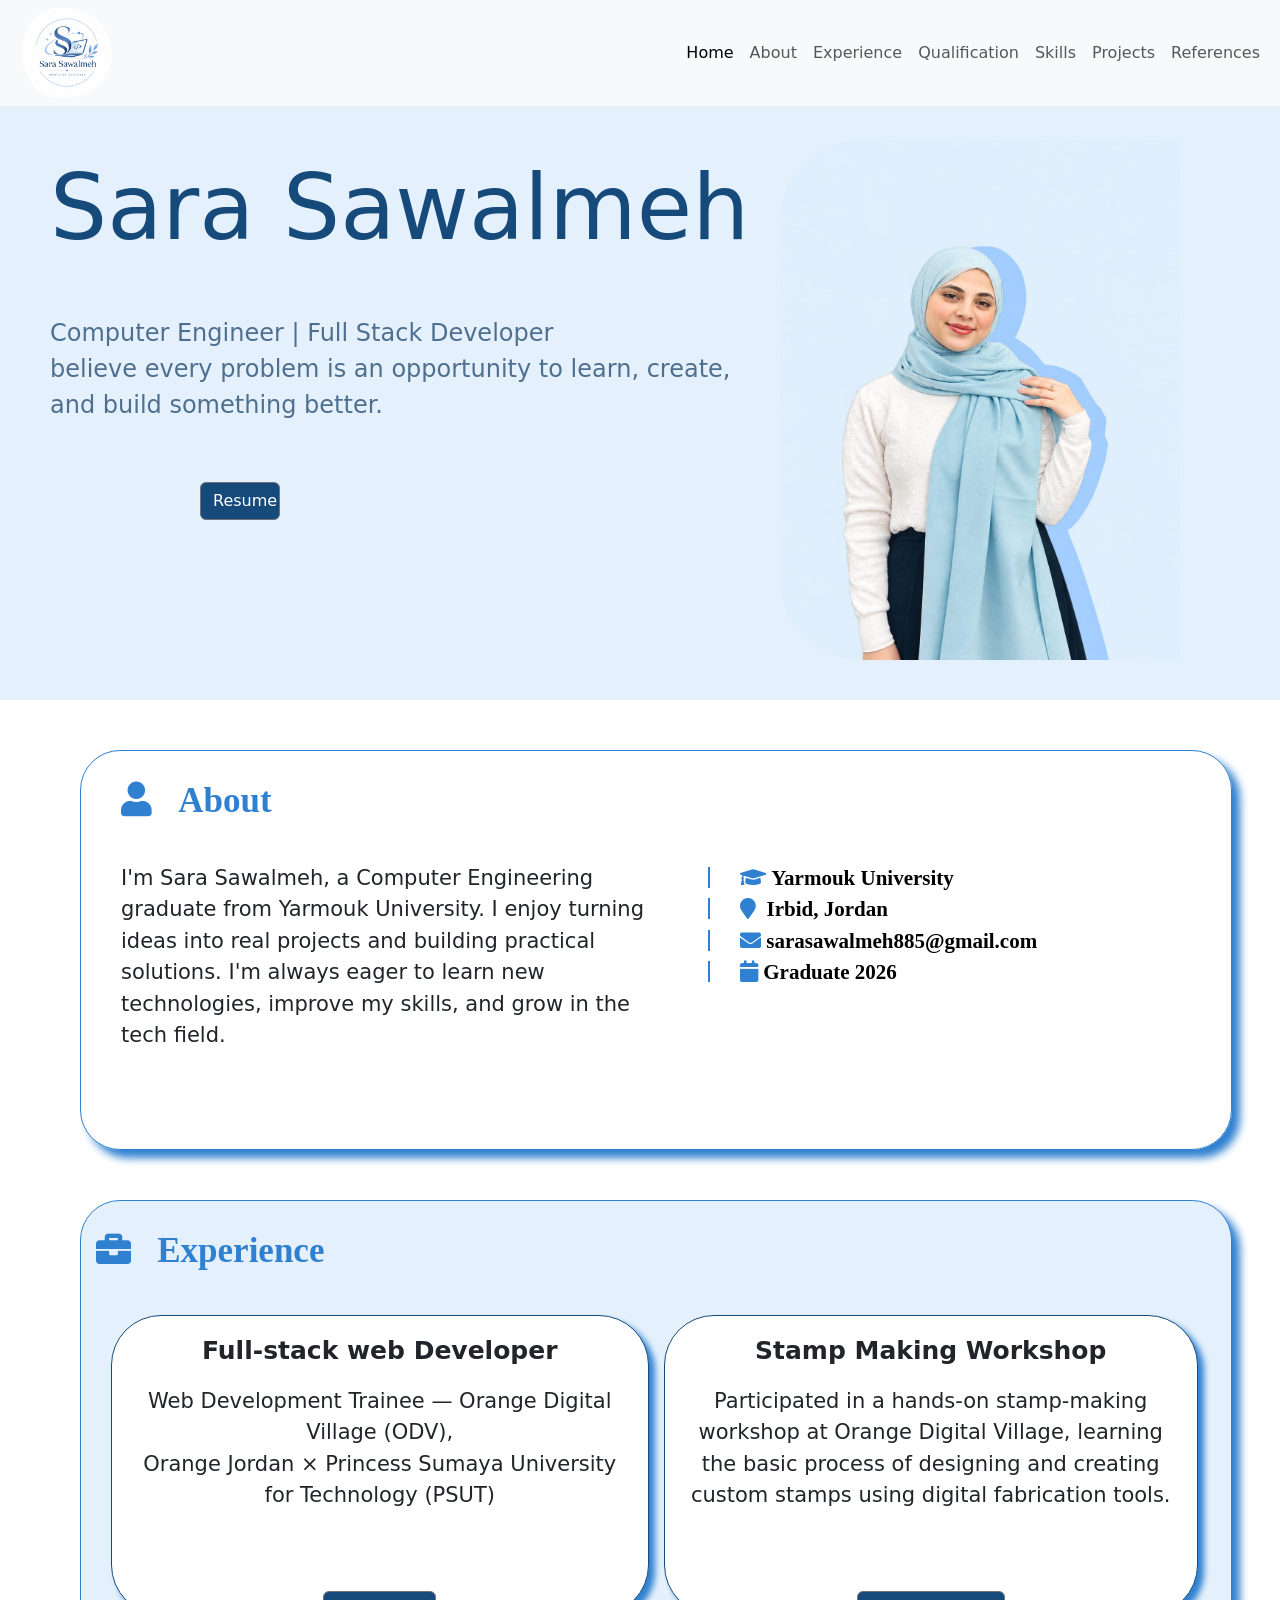
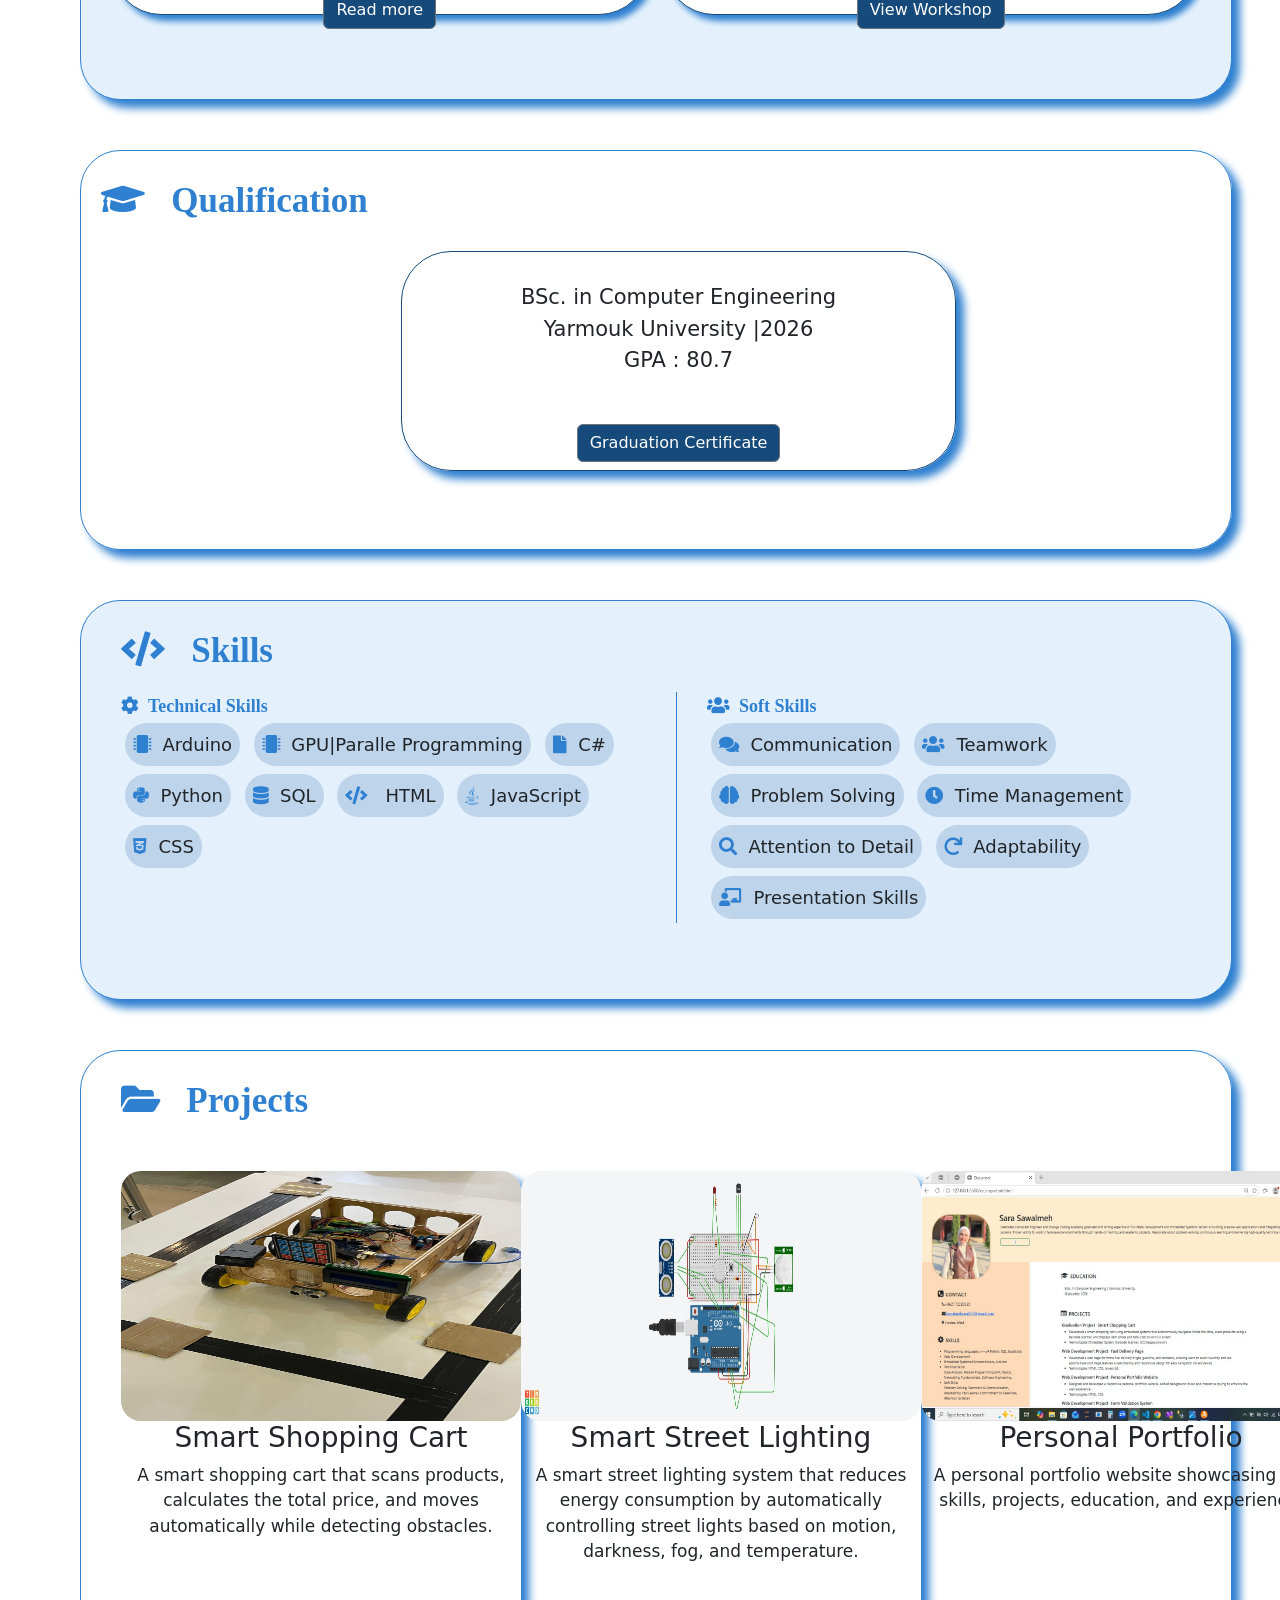
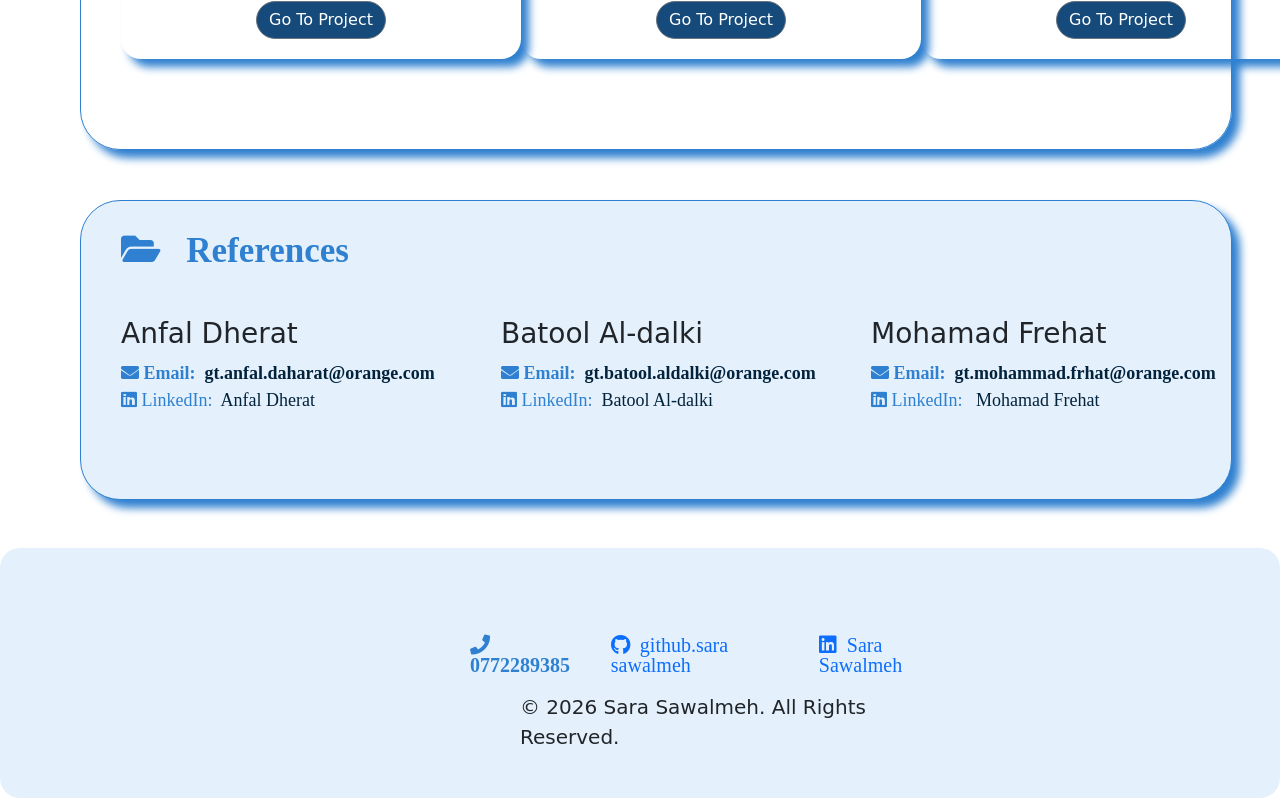
==== commit 8ba0a6e5: "now" ====
--- a/index.html
+++ b/index.html
@@ -50,12 +50,15 @@
 </nav>
  
 <div class="div1">
-    <p> <span  class="heder">Sara Sawalmeh</span> <br><br>
-     <span class="pargraf1" >Computer Engineer | Full Stack Developer<br>
-       believe every problem is an opportunity to learn, create, and build something better.</span><br>
-      <br><br><a href="https://canva.link/bihfsyumkrdmxga" target="_blank"><button type="button" class="btn btn-secondary">Resume</button></a></p>
-      <img src="img/personal1.jpeg">
+  <div class="totalsection">
+    <div  class="heder">Sara Sawalmeh</div> 
+     <div class="pargraf1" >Computer Engineer | Full Stack Developer<br>
+       believe every problem is an opportunity to learn, create, and build something better.</div>
+       <br>
+      <a href="https://canva.link/bihfsyumkrdmxga" target="_blank"><button type="button" class="btn btn-secondary">Resume</button></a>
       
+  </div>
+  <img src="img/personal1.jpeg">
 </div>
 <div class="div2" id="About">
     <i class="fa fa-user  About tital" ><span> &nbsp About</span></i>
--- a/portfolio.css
+++ b/portfolio.css
@@ -28,19 +28,21 @@
     height: 620px;
     background-color: #E4f1fc;
     padding-bottom: 170px;
-    padding-top: 80px; 
+    padding-top: 60px; 
     padding-left: 50px;
     gap:0;
 }
+.div .totalsection{
+ grid-column: 1/2;
+ grid-row: 1/2;
+}
 .div1 .heder{
-    grid-column: 1/2;
-    grid-row: 1/2;
+   
     font-size: 90px;
     color:#164A7A;
 }
 .div1 .pargraf1{
-     grid-column: 1/2;
-     grid-row: 2/3;
+     padding-top: 40px;
      color: #4f6f8f;
      font-size: 24px;
      margin: 0;
@@ -48,7 +50,7 @@
 .div1 img{
    
     width: 500px;
-    height: 500px;
+    height: 520px;
     grid-column: 2/3;
      grid-row: 1/4;
      padding-right: 100px;
@@ -60,6 +62,7 @@
      width: 80px;
      margin-left: 150px;
      background-color: #164A7A;
+     margin-top: 35px;
 }
 .div2 .tital ,.div3 .tital,.div4 .tital, .div5 .tital,.div6 .tital,.div7 .tital{
     font-size: 35px;
@@ -72,7 +75,7 @@
     height: 400px;
     border: 1px solid #2f80d0;
     border-radius: 40px;
-    box-shadow: 10px 10px 10px #2f80d0;
+    box-shadow: 8px 8px 8px #2f80d0;
     padding-top: 30px;
     scroll-margin-top: 170px;
     width: 90%;
@@ -108,7 +111,7 @@
     height: 500px;
     border: 1px solid #2f80d0;
     border-radius: 40px;
-    box-shadow: 10px 10px 10px #2f80d0;
+    box-shadow: 8px 8px 8px #2f80d0;
     margin-top: 50px;
     padding-top: 30px;
     background-color:#E4f1fc ;
@@ -135,7 +138,7 @@
 grid-column: 1/2;
 height: 300px;
 padding: 16px;
-box-shadow:8px 8px 8px #2f80d0 ;
+box-shadow:6px 6px 6px #2f80d0 ;
 margin-left: 15px;
 }
 .div3 .p2{
@@ -147,7 +150,7 @@
 grid-row: 2/3;
 grid-column: 2/3;
 height: 300px;
-box-shadow:8px 8px 8px #2f80d0 ;
+box-shadow:6px 6px 6px #2f80d0 ;
 padding: 16px;
 margin-right: 18px;
 
@@ -162,7 +165,7 @@
     height: 400px;
     border: 1px solid #2f80d0;
     border-radius: 40px;
-    box-shadow: 10px 10px 10px #2f80d0;
+    box-shadow: 8px 8px 8px #2f80d0;
     margin-top: 50px;
     padding-top: 30px;
     width: 90%;
@@ -183,7 +186,7 @@
 grid-column: 1/2;
 padding-top: 30px;
 border: 1px solid #164A7A;
-box-shadow:10px 10px 10px #2f80d0 ;
+box-shadow: 8px 8px 8px #2f80d0 ;
 border-radius: 50px;
 height: 220px;
 text-align: center;
@@ -201,7 +204,7 @@
     height: 400px;
     border: 1px solid #2f80d0;
     border-radius: 40px;
-    box-shadow: 10px 10px 10px #2f80d0;
+    box-shadow: 8px 8px 8px #2f80d0;
     margin-top: 50px;
     padding-top: 30px;
     background-color:#E4f1fc ;
@@ -247,7 +250,7 @@
     height: 700px;
     border: 1px solid #2f80d0;
     border-radius: 40px;
-    box-shadow: 10px 10px 10px #2f80d0;
+    box-shadow: 8px 8px 8px #2f80d0;
     margin-top: 50px;
     padding-top: 30px;
     width: 90%;
@@ -270,7 +273,7 @@
     flex-direction: column;
     border: 2px solis #2f80d0;
      border-radius: 20px;
-    box-shadow: 10px 10px 10px #2f80d0;
+    box-shadow: 8px 8px 8px #2f80d0;
     grid-row: 2/3;
     grid-column: 1/2;
      width: 400px;
@@ -283,7 +286,7 @@
     flex-direction: column;
     border: 2px solis #2f80d0;
      border-radius: 20px;
-    box-shadow: 10px 10px 10px #2f80d0;
+    box-shadow: 8px 8px 8px #2f80d0;
     grid-row: 2/3;
     grid-column: 2/3;
      width: 400px;
@@ -296,7 +299,7 @@
     flex-direction: column;
     border: 2px solis #2f80d0;
      border-radius: 20px;
-    box-shadow: 10px 10px 10px #2f80d0;
+    box-shadow: 8px 8px 8px #2f80d0;
     grid-row: 2/3;
     grid-column: 3/4;
      width: 400px;
@@ -316,7 +319,7 @@
     height: 300px;
     border: 1px solid #2f80d0;
     border-radius: 40px;
-    box-shadow: 10px 10px 10px #2f80d0;
+    box-shadow: 8px 8px 8px #2f80d0;
     padding-left:40px ;
     margin-top: 50px;
     font-size: 18px;
@@ -390,6 +393,14 @@
         width: 100%;
          padding-top: 0;
          margin: 0;
+     
+      
+    }
+    .container-fluid , .navbar-collapse{
+        padding-right: 0 !important;
+        padding-left: 0;
+        width: 100%;
+
     }
     .div2,.div3,.div3,.div4,.div5,.div6,.div7,.footer{
         width: 90%;
@@ -404,7 +415,7 @@
 }
    .div1{
    display: block;
-    height: auto;
+    height: 700px;
     width: 100%;
     background-color: #E4f1fc;
     padding-left: 20px;
@@ -414,10 +425,12 @@
 .div1 .heder{
     font-size: 40px;
     color:#164A7A;
+    
 }
 .div1 .pargraf1{
      color: #4f6f8f;
      font-size: 15px;
+     padding-top: 35px;
 }
 .div1 img{
     width: 300px;
@@ -425,12 +438,14 @@
     object-fit: cover;
     display: block;
     margin: 20px auto;
-    padding-right:0;
+    padding-right: 0;
+    
 }
 .div1 button{
      width: 80px;
      margin: 20px auto;
      display: block;
+     margin-top: 30px;
 }
 .div2{
     display: grid;
@@ -440,7 +455,7 @@
     height: 500px;
     border: 1px solid #2f80d0;
     border-radius: 40px;
-    box-shadow: 10px 10px 10px #2f80d0;
+    box-shadow: 8px 8px 8px #2f80d0;
      padding-left: 20px;
 }
 .div .About{
@@ -465,7 +480,7 @@
     height: fit-content;
     border: 1px solid #2f80d0;
     border-radius: 40px;
-    box-shadow: 10px 10px 10px #2f80d0;
+    box-shadow: 8px 8px 8px #2f80d0;
     background-color:#E4f1fc ;
      padding-left: 25px;   
 }
@@ -484,7 +499,8 @@
     flex-direction: column;
     height: fit-content;
     box-shadow:8px 8px 8px #2f80d0 ;
-    margin-right: 25px;
+    margin-right: 35px;
+    
 }
 .div3 .p2{
     display: flex;
@@ -497,7 +513,7 @@
 grid-row: 3/4;
 grid-column: 1/2;
 height: fit-content;
-box-shadow:8px 8px 8px #2f80d0 ;
+box-shadow:6px 6px 6px #2f80d0 ;
 margin-right: 25px;
 }
 .div4{
@@ -507,7 +523,7 @@
     height: fit-content;
     border: 1px solid #2f80d0;
     border-radius: 40px;
-    box-shadow: 10px 10px 10px #2f80d0;
+    box-shadow: 8px 8px 8px #2f80d0;
     padding-left: 25px;
     padding-bottom: 20px; 
     padding-bottom: 30px;
@@ -520,15 +536,16 @@
     font-size: 16px;
 grid-row: 2/3;
 grid-column: 1/2;
-padding-top: 10px;
+padding-top: 20px;
 border: 1px solid #164A7A;
 box-shadow:8px 8px 8px #2f80d0 ;
 border-radius: 50px;
     height: fit-content;
     text-align: center;
-    margin-right: 20px;
+    margin-right: 30px;
     margin-left: 10px;
     width: 250px;
+    margin-top: 20px;
     
 }
 .div5{
@@ -538,7 +555,7 @@
     height: fit-content;
     border: 1px solid #2f80d0;
     border-radius: 40px;
-    box-shadow: 10px 10px 10px #2f80d0;
+    box-shadow: 8px 8px 8px #2f80d0;
 }
 .div5 .span{
     background-color: #bdd4eb;
@@ -575,7 +592,7 @@
     height: fit-content;
     border: 1px solid #2f80d0;
     border-radius: 40px;
-    box-shadow: 10px 10px 10px #2f80d0;
+    box-shadow: 8px 8px 8px #2f80d0;
     gap: 3px;
     padding-top: 20px;
     padding-bottom: 20px;
@@ -595,7 +612,7 @@
     flex-direction: column;
     border: 2px solis #2f80d0;
     border-radius: 20px;
-    box-shadow: 10px 10px 10px #2f80d0;
+    box-shadow: 6px 6px 6px #2f80d0;
     grid-row: 2/3;
     grid-column: 1/2;
     text-align: center;
@@ -606,7 +623,7 @@
     flex-direction: column;
     border: 2px solis #2f80d0;
      border-radius: 20px;
-    box-shadow: 10px 10px 10px #2f80d0;
+    box-shadow: 6px 6px 6px #2f80d0;
     grid-row: 3/4;
     grid-column: 1/2;
      width: fit-content;
@@ -618,7 +635,7 @@
     flex-direction: column;
     border: 2px solis #2f80d0;
      border-radius: 20px;
-    box-shadow: 10px 10px 10px #2f80d0;
+    box-shadow: 6px 6px 6px #2f80d0;
     grid-row: 4/5;
     grid-column: 1/2;
  width: fit-content;
@@ -637,7 +654,7 @@
     height: fit-content;
     border: 1px solid #2f80d0;
     border-radius: 40px;
-    box-shadow: 10px 10px 10px #2f80d0;
+    box-shadow: 8px 8px 8px #2f80d0;
     background-color:#E4f1fc ;
     gap:40px;
     font-size: 16px;
@@ -679,7 +696,7 @@
     height: fit-content;
     border: 1px solid #2f80d0;
     border-radius: 40px;
-    box-shadow: 10px 10px 10px #2f80d0;
+    box-shadow: 8px 8px 8px #2f80d0;
     background-color: #E4f1fc;
     font-size: 20px;
 }
@@ -705,9 +722,9 @@
     }
     body{
         width: 100%;
-       
-         padding-top: 0;
-    }
+         padding: 0;
+         margin: 0;
+             }
     .div2,.div3,.div3,.div4,.div5,.div6,.div7,.footer{
         width: 80%;
         max-width: 100%;
@@ -716,36 +733,57 @@
         padding-right: 8px;
         box-sizing: border-box;  
     }   
+     .container-fluid , .navbar-collapse{
+        padding-right: 0 !important;
+        padding-left: 0;
+        width: 100%;
+max-width: 100%;
+    }
 .navbar{
     position: static !important;
+    width: 100%;
 }
    .div1{
    display: grid;
-   grid-template-columns:  auto;
-   grid-template-rows: 1fr 1fr auto;
-
+   grid-template-columns: 1fr 1fr;
+   grid-template-rows: 1fr 1fr ;
     height: 500px;
     width: 100%;
     background-color: #E4f1fc;
     padding-left: 40px;
-    gap:0;
+    gap:10px;
     font-size: 60px;
+    padding-bottom: 0;
+}
+.div1 .totalsection{
+    grid-column: 1/2;
+    grid-row: 1/2;
+    display: flex;
+    flex-direction: column;
+    justify-content: flex-start;
+    align-items: flex-start;
+    line-height: 1.3;
+    
 }
 .div1 .heder{
-    grid-column: 1/2;
-    grid-row: 1/2;
-    font-size: 50px;
+font-size: 50px;
     color:#164A7A;
+    padding-left: 5px;
+    
+    
 }
 .div1 .pargraf1{
+    color: #4f6f8f;
+    font-size: 15px;
+    padding-left: 5px;
+   padding-top: 35px;
     
-     color: #4f6f8f;
-     font-size: 15px;
-     
 }
 .div1 img{
-    width: 200px;
-    height: 200px;
+    grid-row: 1/3;
+    grid-column: 2/3;
+    width: 240px;
+    height: 350px;
     object-fit: cover;
     display: block;
     margin: 20px auto;
@@ -753,8 +791,9 @@
 }
 .div1 button{
      width: 80px;
-     margin: 20px auto;
-     display: block;
+    margin-bottom: 170px;
+    margin-left: 65px;
+   
 }
 .div2{
     display: grid;
@@ -763,7 +802,7 @@
     height: 750px;
     border: 1px solid #2f80d0;
     border-radius: 40px;
-    box-shadow: 10px 10px 10px #2f80d0;
+    box-shadow: 8px 8px 8px #2f80d0;
     font-size: 20px;
 }
 .div .About{
@@ -791,7 +830,7 @@
     height: fit-content;
     border: 1px solid #2f80d0;
     border-radius: 40px;
-    box-shadow: 10px 10px 10px #2f80d0;
+    box-shadow: 8px 8px 8px #2f80d0;
     background-color:#E4f1fc ;
     font-size: 20px;   
 }
@@ -809,7 +848,8 @@
     grid-column: 1/2;
     flex-direction: column;
     height: fit-content;
-    box-shadow:10px 10px 10px #2f80d0 ;
+    box-shadow:8px 8px 8px #2f80d0 ;
+    margin-right: 20px;
 }
 .div3 .p2{
     display: flex;
@@ -822,7 +862,7 @@
     grid-row: 3/4;
     grid-column: 1/2;
     height: fit-content;
-    box-shadow:10px 10px 10px #2f80d0 ;
+    box-shadow:6px 6px 6px #2f80d0 ;
 }
 .div4{
     display: grid;
@@ -831,7 +871,7 @@
     height: fit-content;
     border: 1px solid #2f80d0;
     border-radius: 40px;
-    box-shadow: 10px 10px 10px #2f80d0;
+    box-shadow: 8px 8px 8px #2f80d0;
     font-size: 20px;
     padding-bottom: 30px;  
 }
@@ -843,9 +883,9 @@
     font-size: 20px;
     grid-row: 2/3;
     grid-column: 1/2;
-    padding-top: 10px;
+    padding-top: 20px;
     border: 1px solid #164A7A;
-    box-shadow:10px 10px 10px #2f80d0 ;
+    box-shadow:8px 8px 8px #2f80d0 ;
     border-radius: 50px;
     height: fit-content;
     text-align: center;
@@ -863,7 +903,7 @@
     height: fit-content;
     border: 1px solid #2f80d0;
     border-radius: 40px;
-    box-shadow: 10px 10px 10px #2f80d0;
+    box-shadow: 8px 8px 8px #2f80d0;
     font-size: 20px;
 }
 .div5 .span{
@@ -899,7 +939,7 @@
     height: 1350px;
     border: 1px solid #2f80d0;
     border-radius: 40px;
-    box-shadow: 10px 10px 10px #2f80d0;
+    box-shadow: 8px 8px 8px #2f80d0;
     gap:3px;
     font-size: 20px;
 }
@@ -918,7 +958,7 @@
     flex-direction: column;
     border: 2px solis #2f80d0;
     border-radius: 20px;
-    box-shadow: 10px 10px 10px #2f80d0;
+    box-shadow: 8px 8px 8px #2f80d0;
     grid-row: 2/3;
     grid-column: 1/2;
     text-align: center;
@@ -929,7 +969,7 @@
     flex-direction: column;
     border: 2px solis #2f80d0;
     border-radius: 20px;
-    box-shadow: 10px 10px 10px #2f80d0;
+    box-shadow: 8px 8px 8px #2f80d0;
     grid-row: 3/4;
     grid-column: 1/2;
     width: fit-content;
@@ -941,7 +981,7 @@
     flex-direction: column;
     border: 2px solis #2f80d0;
     border-radius: 20px;
-    box-shadow: 10px 10px 10px #2f80d0;
+    box-shadow: 8px 8px 8px #2f80d0;
     grid-row: 4/5;
     grid-column: 1/2;
     width: fit-content;
@@ -960,7 +1000,7 @@
     height: fit-content;
     border: 1px solid #2f80d0;
     border-radius: 40px;
-    box-shadow: 10px 10px 10px #2f80d0;
+    box-shadow: 8px 8px 8px #2f80d0;
     background-color:#E4f1fc ;
     gap:40px;
     padding-left: 10px;
@@ -998,7 +1038,7 @@
     height: fit-content;
     border: 1px solid #2f80d0;
     border-radius: 40px;
-    box-shadow: 10px 10px 10px #2f80d0;
+    box-shadow: 8px 8px 8px #2f80d0;
     background-color: #E4f1fc;
     font-size: 20px;
 }
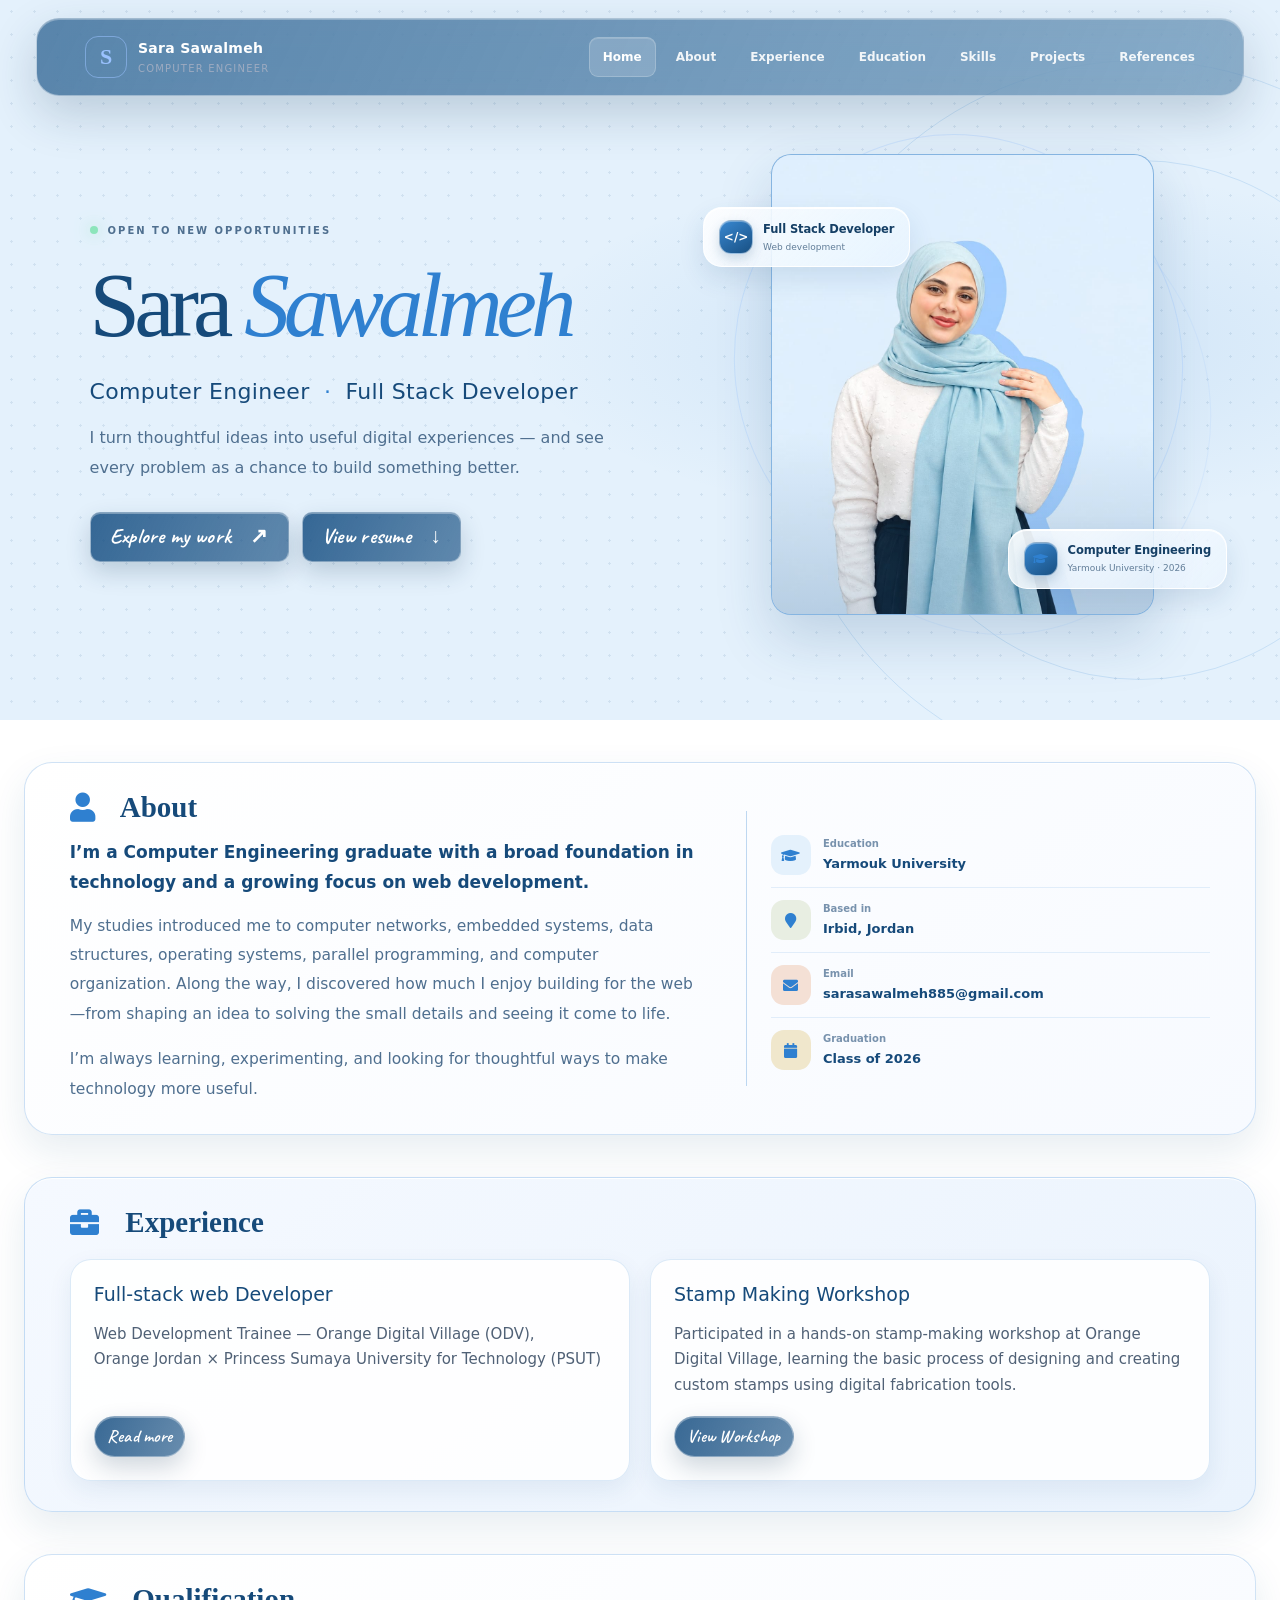
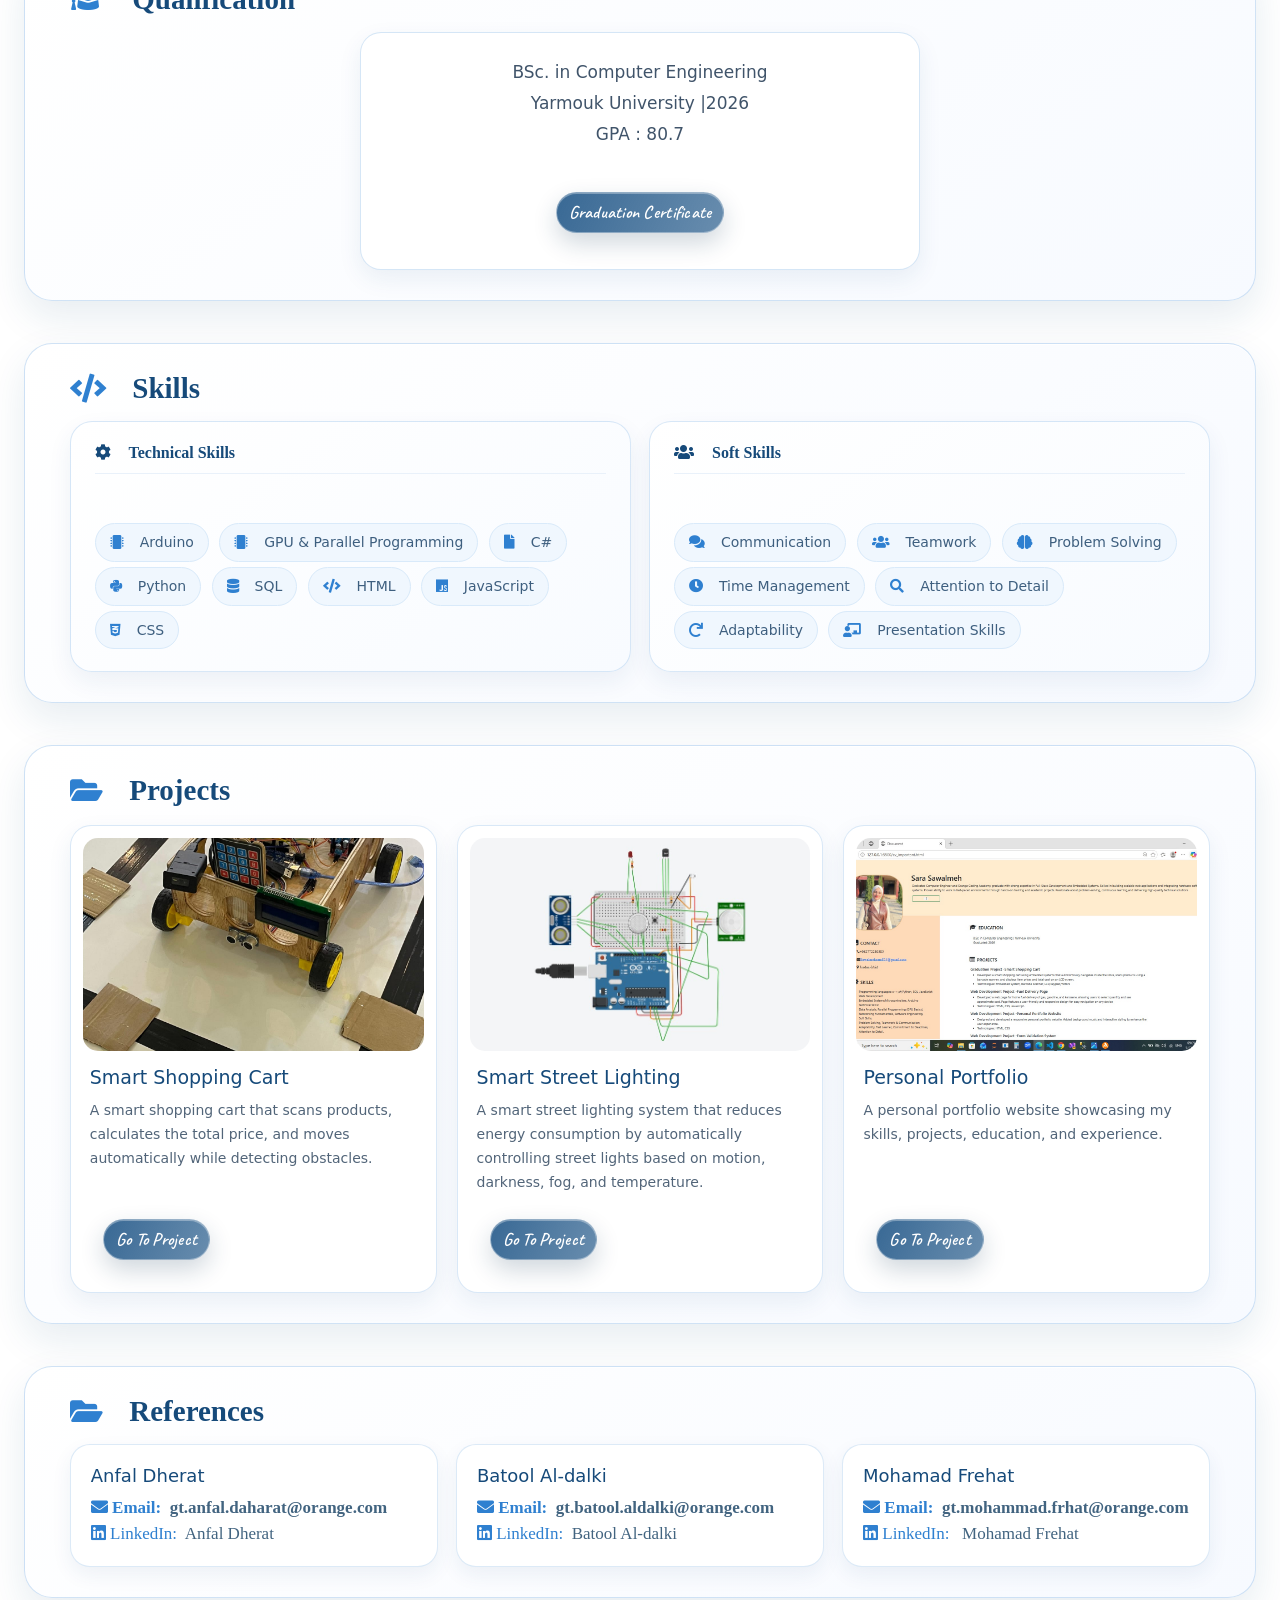
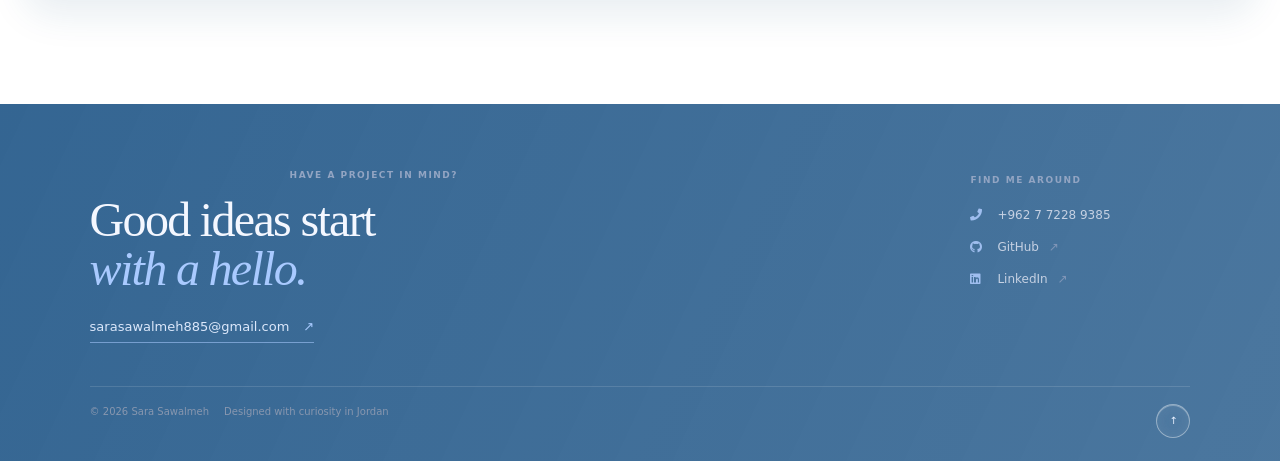
==== commit d67665ab: "new" ====
--- a/index.html
+++ b/index.html
@@ -4,6 +4,9 @@
     <meta charset="UTF-8">
     <meta name="viewport" content="width=device-width, initial-scale=1.0">
     <title>Portfolio Sara</title>
+    <link rel="preconnect" href="https://fonts.googleapis.com">
+    <link rel="preconnect" href="https://fonts.gstatic.com" crossorigin>
+    <link href="https://fonts.googleapis.com/css2?family=Caveat:wght@400;500;600;700&display=swap" rel="stylesheet">
     <link rel="stylesheet" href="portfolio.css">
     <link rel="stylesheet" href="https://cdn.jsdelivr.net/npm/bootstrap@5.3.8/dist/css/bootstrap.min.css">
     <link rel="stylesheet" href="https://cdnjs.cloudflare.com/ajax/libs/font-awesome/4.7.0/css/font-awesome.min.css">
@@ -12,92 +15,81 @@
 </head>
 <body>
    
-    <nav class="navbar navbar-expand-lg bg-body-tertiary">
-       
-  
-    <div class="container-fluid">
-      <img src="img/sara.jpeg">
-    <button class="navbar-toggler" type="button" data-bs-toggle="collapse" data-bs-target="#navbarNav" aria-controls="navbarNav" aria-expanded="false" aria-label="Toggle navigation">
-      <span class="navbar-toggler-icon"></span>
-    </button>
-    <span> &nbsp &nbsp &nbsp &nbsp &nbsp &nbsp &nbsp &nbsp &nbsp  &nbsp &nbsp &nbsp &nbsp &nbsp &nbsp &nbsp &nbsp &nbsp  &nbsp &nbsp &nbsp &nbsp &nbsp &nbsp &nbsp &nbsp &nbsp &nbsp &nbsp  &nbsp &nbsp &nbsp &nbsp &nbsp &nbsp &nbsp &nbsp &nbsp &nbsp &nbsp  &nbsp &nbsp &nbsp &nbsp &nbsp &nbsp &nbsp &nbsp &nbsp &nbsp &nbsp  &nbsp &nbsp &nbsp &nbsp &nbsp &nbsp &nbsp &nbsp &nbsp &nbsp &nbsp  &nbsp &nbsp &nbsp &nbsp &nbsp &nbsp &nbsp &nbsp &nbsp &nbsp &nbsp  &nbsp &nbsp &nbsp &nbsp &nbsp &nbsp &nbsp &nbsp &nbsp &nbsp &nbsp</span>
-    <div class="collapse navbar-collapse" id="navbarNav">
-      <ul class="navbar-nav">
-         <li class="nav-item n">
-          <a class="nav-link active" aria-current="page" href="index.html">Home</a>
-        </li>
-        <li class="nav-item n">
-          <a class="nav-link " href="#About">About</a>
-        </li>
-        <li class="nav-item n">
-          <a class="nav-link" href="#Experience">Experience</a>
-        </li>
-        <li class="nav-item n">
-          <a class="nav-link" href="#Qualification">Qualification</a>
-        </li>
-        <li class="nav-item n">
-          <a class="nav-link "  href="#Skills">Skills</a>
-        </li>
-        <li class="nav-item n">
-          <a class="nav-link " href="#Projects">Projects</a>
-        </li>
-        <li class="nav-item n">
-          <a class="nav-link "  href="#References">References</a>
-        </li>
-      </ul>
+    <nav class="navbar navbar-expand-lg portfolio-nav">
+      <div class="container-fluid nav-inner">
+        <a class="brand" href="#Home" aria-label="Sara Sawalmeh home">
+          <span class="brand-mark">S</span>
+          <span class="brand-copy"><strong>Sara Sawalmeh</strong><small>Computer Engineer</small></span>
+        </a>
+        <button class="navbar-toggler" type="button" data-bs-toggle="collapse" data-bs-target="#navbarNav" aria-controls="navbarNav" aria-expanded="false" aria-label="Toggle navigation">
+          <span class="navbar-toggler-icon"></span>
+        </button>
+        <div class="collapse navbar-collapse" id="navbarNav">
+          <ul class="navbar-nav ms-auto">
+            <li class="nav-item"><a class="nav-link active" aria-current="page" href="#Home">Home</a></li>
+            <li class="nav-item"><a class="nav-link" href="#About">About</a></li>
+            <li class="nav-item"><a class="nav-link" href="#Experience">Experience</a></li>
+            <li class="nav-item"><a class="nav-link" href="#Qualification">Education</a></li>
+            <li class="nav-item"><a class="nav-link" href="#Skills">Skills</a></li>
+            <li class="nav-item"><a class="nav-link" href="#Projects">Projects</a></li>
+            <li class="nav-item"><a class="nav-link" href="#References">References</a></li>
+          </ul>
+        </div>
+      </div>
+    </nav>
+ 
+<main>
+<section class="div1 hero" id="Home">
+  <div class="hero-dots" aria-hidden="true"></div>
+  <div class="totalsection hero-copy">
+    <span class="hero-kicker"><span class="status-dot"></span> OPEN TO NEW OPPORTUNITIES</span>
+    <h1 class="heder">Sara <span>Sawalmeh</span></h1>
+    <p class="hero-role">Computer Engineer <span>·</span> Full Stack Developer</p>
+    <p class="pargraf1">I turn thoughtful ideas into useful digital experiences — and see every problem as a chance to build something better.</p>
+    <div class="hero-actions">
+      <a class="btn hero-primary" href="#Projects" >Explore my work <span aria-hidden="true">↗</span></a>
+      <a class="btn hero-secondary" href="https://canva.link/bihfsyumkrdmxga" target="_blank" rel="noopener noreferrer">View resume <span aria-hidden="true">↓</span></a>
     </div>
   </div>
-</nav>
- 
-<div class="div1">
-  <div class="totalsection">
-    <div  class="heder">Sara Sawalmeh</div> 
-     <div class="pargraf1" >Computer Engineer | Full Stack Developer<br>
-       believe every problem is an opportunity to learn, create, and build something better.</div>
-       <br>
-      <a href="https://canva.link/bihfsyumkrdmxga" target="_blank"><button type="button" class="btn btn-secondary">Resume</button></a>
-      
+  <div class="hero-visual">
+    <div class="hero-orbit orbit-one"></div><div class="hero-orbit orbit-two"></div>
+    <div class="portrait-frame"><img src="img/personal1.jpeg" alt="Sara Sawalmeh"></div>
+    <div class="float-glass-card float-card-role"><span class="float-card-icon">&lt;/&gt;</span><span><strong>Full Stack Developer</strong><small>Web development</small></span></div>
+    <div class="float-glass-card float-card-study"><span class="float-card-icon"><i class="fa fa-graduation-cap" aria-hidden="true"></i></span><span><strong>Computer Engineering</strong><small>Yarmouk University · 2026</small></span></div>
   </div>
-  <img src="img/personal1.jpeg">
-</div>
+</section>
 <div class="div2" id="About">
     <i class="fa fa-user  About tital" ><span> &nbsp About</span></i>
-    <br>
-    <br>
-    <p>I'm Sara Sawalmeh, a Computer Engineering graduate from Yarmouk University. 
-       I enjoy turning ideas into real projects and building practical solutions. 
-       I'm always eager to learn new technologies, improve my skills, 
-       and grow in the tech field.</p>
-       <ul>
-    
-         <li ><i class="fa fa-graduation-cap icon">&nbsp<span>Yarmouk University</span> </i>  </li>
-    <li><i class="fa fa-map-marker icon">&nbsp <span>Irbid, Jordan</span> </i></li>
-    <li><i class="fa fa-envelope icon" >&nbsp<a style="text-decoration: none;" target="_blank" href="sarasawalmeh885@gmail.com"><span>sarasawalmeh885@gmail.com</span></a></i></li>
-    <li><i class="fa fa-calendar icon">&nbsp<span>Graduate 2026</span> </i></li>
-    
-       </ul>
+    <div class="about-copy">
+      <p>I’m a Computer Engineering graduate with a broad foundation in technology and a growing focus on web development.</p>
+      <p>My studies introduced me to computer networks, embedded systems, data structures, operating systems, parallel programming, and computer organization. Along the way, I discovered how much I enjoy building for the web—from shaping an idea to solving the small details and seeing it come to life.</p>
+      <p>I’m always learning, experimenting, and looking for thoughtful ways to make technology more useful.</p>
+    </div>
+    <aside class="about-details-panel" aria-label="A few details">
+      <ul class="about-details">
+        <li><span class="about-detail-icon"><i class="fa fa-graduation-cap" aria-hidden="true"></i></span><span class="about-detail-copy"><small>Education</small><strong>Yarmouk University</strong></span></li>
+        <li><span class="about-detail-icon"><i class="fa fa-map-marker" aria-hidden="true"></i></span><span class="about-detail-copy"><small>Based in</small><strong>Irbid, Jordan</strong></span></li>
+        <li><span class="about-detail-icon"><i class="fa fa-envelope" aria-hidden="true"></i></span><span class="about-detail-copy"><small>Email</small><a href="mailto:sarasawalmeh885@gmail.com">sarasawalmeh885@gmail.com</a></span></li>
+        <li><span class="about-detail-icon"><i class="fa fa-calendar" aria-hidden="true"></i></span><span class="about-detail-copy"><small>Graduation</small><strong>Class of 2026</strong></span></li>
+      </ul>
+    </aside>
    
 </div>
 
 <div class="div3"id="Experience">
     <i class="fa fa-briefcase  Experience tital" ><span> &nbsp Experience</span></i>
-    <br>
    <div class="p1">
-    <p  style="font-size: 25px;"><b>Full-stack web Developer</b></p>
-    <p> Web Development Trainee — Orange Digital Village (ODV),<br>
+    <h3>Full-stack web Developer</h3>
+    <p>Web Development Trainee — Orange Digital Village (ODV),<br>
      Orange Jordan × Princess Sumaya University for Technology (PSUT)</p>
-      <br>
-      <br>
-
-      <a href="https://drive.google.com/file/d/1_aZCETJu_50LONexfxcGi90TAccU4Rtl/view?usp=drivesdk" target="_blank"><button  type="button" class="btn btn-secondary">Read more</button></a></p>
+      <a class="btn experience-link" href="https://drive.google.com/file/d/1_aZCETJu_50LONexfxcGi90TAccU4Rtl/view?usp=drivesdk" target="_blank" rel="noopener noreferrer">Read more</a>
     </div>
 <div class="p2">
-  <p style="font-size: 25px;"><b>Stamp Making Workshop</b></p>
+  <h3>Stamp Making Workshop</h3>
   <p>Participated in a hands-on stamp-making workshop at Orange Digital Village, 
     learning the basic process of designing and creating custom stamps using digital 
-    fabrication tools.</p><br>
-    <br>
-    <a href="https://drive.google.com/drive/folders/1jBFOgVEUS3QQ1HnPVDTqHMNEm5QnNGrv" target="_blank"><button type="button" class="btn btn-secondary">View Workshop</button></a></p>
+    fabrication tools.</p>
+    <a class="btn experience-link" href="https://drive.google.com/drive/folders/1jBFOgVEUS3QQ1HnPVDTqHMNEm5QnNGrv" target="_blank" rel="noopener noreferrer">View Workshop</a>
     </div>
 </div>
        
@@ -105,8 +97,6 @@
 </div>
 <div class="div4"id="Qualification">
     <i class="fa fa-solid fa-graduation-cap  Qualification tital"><span> &nbsp Qualification</span></i>
-    <br>
-    <br>
     <div class="p11">
     <p>BSc. in Computer Engineering <br>Yarmouk University |2026 <br>
       GPA : 80.7</p>
@@ -124,12 +114,12 @@
       <i class="fa fa-cog  " aria-hidden="true">&nbsp Technical Skills</i>
       <br>
       <span class="span"><i class="fa fa-solid fa-microchip"></i>&nbsp Arduino</span>
-      <span  class="span"><i class="fa fa-microchip"></i>&nbsp GPU|Paralle Programming</span>
+      <span class="span"><i class="fa fa-microchip" aria-hidden="true"></i>&nbsp GPU &amp; Parallel Programming</span>
       <span  class="span"><i class="fa fa-file"></i>&nbsp C#</span>
       <span  class="span"><i class="fab fa-python"></i>&nbsp Python</span>
       <span  class="span"><i class="fa fa-solid fa-database" ></i>&nbsp SQL</span>
       <span  class="span"><i class="fa fa-solid fa-code"></i> &nbsp HTML</span>
-      <span  class="span"><i class="fab fa-java"></i>&nbsp JavaScript</span>
+      <span class="span"><i class="fab fa-js" aria-hidden="true"></i>&nbsp JavaScript</span>
       <span  class="span"><i class="fab fa-css3-alt"></i>&nbsp CSS</span>
     </p>
       
@@ -200,14 +190,30 @@
 <br>
 <br>
 <footer class="footer" id="footer">
-    <div class="icon1">
-<a href="0772289385" target="_blank"><i class="fa fa-phone">&nbsp 0772289385</i></a>
-<a href="https://github.com/sarasawalmeh30-debug" target="_blank"><i class="fab fa-github">&nbsp github.sara sawalmeh</i></a>
-
-<a href="https://www.linkedin.com/in/sara-sawalmeh-1b9399256?utm_source=share_via&utm_content=profile&utm_medium=member_android" target="_blank"><i class="fab fa-linkedin">&nbsp Sara Sawalmeh</i></a>
-</div>
-
-<p class="copy">© 2026 Sara Sawalmeh. All Rights Reserved.</p>
+  <div class="footer-main">
+    <div class="footer-message"><p class="footer-eyebrow">HAVE A PROJECT IN MIND?</p><h2>Good ideas start<br><em>with a hello.</em></h2><a class="footer-email" href="mailto:sarasawalmeh885@gmail.com">sarasawalmeh885@gmail.com <span aria-hidden="true">↗</span></a></div>
+    <div class="footer-links"><span class="footer-eyebrow">FIND ME AROUND</span>
+      <a href="tel:+962772289385"><i class="fa fa-phone" aria-hidden="true"></i> +962 7 7228 9385</a>
+      <a href="https://github.com/sarasawalmeh30-debug" target="_blank" rel="noopener noreferrer"><i class="fab fa-github" aria-hidden="true"></i> GitHub <span>↗</span></a>
+      <a href="https://www.linkedin.com/in/sara-sawalmeh-1b9399256?utm_source=share_via&utm_content=profile&utm_medium=member_android" target="_blank" rel="noopener noreferrer"><i class="fab fa-linkedin" aria-hidden="true"></i> LinkedIn <span>↗</span></a>
+    </div>
+  </div>
+  <div class="footer-bottom"><span>© 2026 Sara Sawalmeh</span><span>Designed with curiosity in Jordan</span><a class="back-top" href="#Home" aria-label="Back to top">↑</a></div>
 </footer>
+</main>
+<script>
+  const hero = document.querySelector('.hero');
+  if (hero) {
+    hero.addEventListener('pointermove', (event) => {
+      const bounds = hero.getBoundingClientRect();
+      hero.style.setProperty('--pointer-x', `${((event.clientX - bounds.left) / bounds.width) * 100}%`);
+      hero.style.setProperty('--pointer-y', `${((event.clientY - bounds.top) / bounds.height) * 100}%`);
+    });
+    hero.addEventListener('pointerleave', () => {
+      hero.style.setProperty('--pointer-x', '50%');
+      hero.style.setProperty('--pointer-y', '50%');
+    });
+  }
+</script>
 </body>
-</html>+</html>
--- a/portfolio.css
+++ b/portfolio.css
@@ -25,7 +25,7 @@
    display: grid;
    grid-template-columns: 2fr auto;
    grid-template-rows: 1fr 1fr auto;
-    height: 620px;
+    height: 720px !important;
     background-color: #E4f1fc;
     padding-bottom: 170px;
     padding-top: 60px; 
@@ -82,7 +82,7 @@
     margin-left:80px ;
     font-size: 21px;
     padding-left: 40px;
-    margin-top: 50px;
+    margin-top: 60px;
 }
 .div .About{
    grid-row: 1/2;
@@ -1054,4 +1054,864 @@
 grid-row: 3/4;
 padding-left: 0;
 padding-top: 20px;
-}}+}}
+
+/* Portfolio signature: expressive landing, clean navigation and a personal footer. */
+:root {
+  --ink: #101a31;
+  --ink-soft: #243452;
+  --blue: #78a9ff;
+  --blue-bright: #9ac2ff;
+  --paper: #f5f7fc;
+  --muted: #aab6cb;
+}
+
+html { scroll-behavior: smooth; scroll-padding-top: 100px; }
+body { padding-top: 0; background: var(--paper); color: var(--ink); }
+
+.portfolio-nav {
+  position: fixed !important;
+  z-index: 1000;
+  top: 16px;
+  left: 50%;
+  transform: translateX(-50%);
+  width: min(1220px, calc(100% - 48px));
+  min-height: 74px;
+  padding: 10px 20px;
+  border: 1px solid rgba(255,255,255,.14);
+  border-radius: 18px;
+  background: rgba(17, 27, 49, .88) !important;
+  box-shadow: 0 14px 45px rgba(8, 16, 32, .2);
+  backdrop-filter: blur(16px);
+}
+.portfolio-nav .nav-inner { width: 100%; padding: 0; }
+.portfolio-nav .brand { display:flex; align-items:center; gap:11px; color:#fff; text-decoration:none; white-space:nowrap; }
+.brand-mark { display:grid; place-items:center; width:42px; height:42px; border:1px solid rgba(154,194,255,.55); border-radius:13px; color:var(--blue-bright); font:700 22px/1 Georgia,serif; }
+.brand-copy { display:grid; gap:2px; }
+.brand-copy strong { font-size:14px; letter-spacing:.02em; }
+.brand-copy small { color:#9eabc1; font-size:10px; letter-spacing:.12em; text-transform:uppercase; }
+.portfolio-nav .navbar-nav { align-items:center; gap:3px; }
+.portfolio-nav .nav-link { padding:10px 11px !important; color:#c5cee0 !important; font-size:12px; font-weight:600; transition:color .2s ease, background .2s ease; }
+.portfolio-nav .nav-link:hover, .portfolio-nav .nav-link.active { color:#fff !important; background:rgba(255,255,255,.08); border-radius:9px; }
+.portfolio-nav .navbar-toggler { border-color:rgba(255,255,255,.3); }
+.portfolio-nav .navbar-toggler-icon { filter:invert(1); }
+
+.div1.hero {
+  position:relative;
+  isolation:isolate;
+  overflow:hidden;
+  display:grid;
+  grid-template-columns:minmax(0,1fr) minmax(340px,.82fr);
+  align-items:center;
+  gap:clamp(30px,7vw,110px);
+  min-height:730px;
+  height:auto;
+  padding:145px max(7vw,calc((100vw - 1220px)/2)) 75px;
+  background:radial-gradient(ellipse at 78% 48%, rgba(55,92,161,.34), transparent 31%), linear-gradient(125deg,#101a31 0%,#172747 56%,#203963 100%);
+  color:#fff;
+}
+.div1.hero::before, .div1.hero::after { position:absolute; z-index:-1; content:""; border:1px solid rgba(151,190,255,.12); border-radius:50%; }
+.div1.hero::before { width:720px; height:720px; right:-220px; top:60px; }
+.div1.hero::after { width:520px; height:520px; right:-120px; top:160px; }
+.hero-copy { grid-column:1; grid-row:1; display:flex; flex-direction:column; align-items:flex-start; max-width:650px; }
+.hero-kicker { display:inline-flex; align-items:center; gap:10px; color:#b9c9e5; font-size:10px; font-weight:700; letter-spacing:.2em; }
+.status-dot { width:8px; height:8px; border-radius:50%; background:#8ce5bb; box-shadow:0 0 15px rgba(140,229,187,.75); }
+.div1.hero .heder { margin:23px 0 8px; color:#fff; font:500 clamp(54px,7.1vw,94px)/.98 Georgia,'Times New Roman',serif; letter-spacing:-.065em; }
+.div1.hero .heder span { color:var(--blue-bright); font-style:italic; }
+.hero-role { margin:17px 0 0; color:#dbe5f6; font-size:clamp(17px,2vw,22px); font-weight:500; letter-spacing:.015em; }
+.hero-role span { margin:0 7px; color:#7898c9; }
+.div1.hero .pargraf1 { max-width:515px; margin:15px 0 0; padding:0; color:#aab8cf; font-size:16px; line-height:1.85; }
+.hero-actions { display:flex; flex-wrap:wrap; align-items:center; gap:13px; margin-top:30px; }
+.hero-actions .btn { display:inline-flex; align-items:center; gap:19px; min-height:50px; padding:0 19px; border-radius:10px; font-size:13px; font-weight:700; text-decoration:none; transition:transform .2s ease,background .2s ease; }
+.hero-actions .btn:hover { transform:translateY(-3px); }
+.hero-primary { color:#11203b; background:#a9caff; border:1px solid #a9caff; }
+.hero-primary:hover { color:#11203b; background:#c3dcff; }
+.hero-secondary { color:#eef4ff; background:rgba(255,255,255,.04); border:1px solid rgba(255,255,255,.25); }
+.hero-secondary:hover { color:#fff; background:rgba(255,255,255,.1); }
+.hero-note { display:flex; align-items:center; gap:13px; margin-top:43px; color:#9eabc1; font-size:11px; letter-spacing:.06em; }
+.hero-note span { color:var(--blue-bright); font:italic 16px Georgia,serif; }
+.hero-visual { position:relative; grid-column:2; grid-row:1; width:min(100%,440px); justify-self:center; aspect-ratio:.82; }
+.portrait-frame { position:absolute; inset:5% 8% 8% 8%; overflow:hidden; border:1px solid rgba(208,225,255,.5); border-radius:48% 48% 25px 25px; background:#415477; box-shadow:0 28px 65px rgba(4,11,24,.42); transform:rotate(2deg); }
+.portrait-frame::after { position:absolute; inset:0; content:""; background:linear-gradient(180deg,transparent 58%,rgba(11,22,42,.34)); pointer-events:none; }
+.div1.hero .hero-visual img { display:block; width:100%; height:100%; padding:0; border-radius:inherit; object-fit:cover; object-position:center 37%; }
+.hero-orbit { position:absolute; border:1px solid rgba(154,194,255,.3); border-radius:50%; transform:rotate(-23deg); }
+.orbit-one { inset:1% 2% 12% 0; }
+.orbit-two { inset:9% -4% 4% 9%; border-color:rgba(154,194,255,.17); }
+.floating-card { position:absolute; right:-1%; bottom:15%; display:flex; align-items:center; gap:12px; padding:14px 17px; border:1px solid rgba(255,255,255,.2); border-radius:14px; background:rgba(19,33,58,.9); box-shadow:0 15px 35px rgba(0,0,0,.22); backdrop-filter:blur(12px); }
+.floating-icon { display:grid; place-items:center; width:36px; height:36px; border-radius:10px; color:#c0d7ff; background:rgba(120,169,255,.16); font-size:22px; }
+.floating-card strong,.floating-card small { display:block; }
+.floating-card strong { color:#f6f8ff; font-size:12px; }
+.floating-card small { margin-top:3px; color:#aab8cf; font-size:10px; }
+.hero-index { position:absolute; right:3%; bottom:0; color:#8999b3; font-size:9px; font-weight:700; letter-spacing:.2em; }
+.hero-index span { margin-left:8px; color:#d4e2f9; }
+
+.footer { display:block; width:100%; height:auto; margin-top:58px; padding:28px max(7vw,calc((100vw - 1220px)/2)) 23px; border:0; border-radius:0; color:#f4f7ff; background:#101a31; font-size:14px; }
+.footer-topline { display:flex; align-items:center; gap:11px; padding-bottom:21px; border-bottom:1px solid rgba(255,255,255,.13); color:#9eabc1; font-size:9px; font-weight:700; letter-spacing:.2em; }
+.footer-spark { color:#a9caff; font-size:18px; }
+.back-top { display:grid; place-items:center; width:34px; height:34px; margin-left:auto; border:1px solid rgba(255,255,255,.25); border-radius:50%; color:#eaf1ff; text-decoration:none; transition:background .2s ease,transform .2s ease; }
+.back-top:hover { color:#fff; background:rgba(255,255,255,.12); transform:translateY(-2px); }
+.footer-main { display:flex; justify-content:space-between; gap:50px; padding:37px 0 43px; }
+.footer-message { max-width:520px; }
+.footer-eyebrow { margin:0 0 12px; color:#93a5c3; font-size:9px; font-weight:700; letter-spacing:.17em; }
+.footer-message h2 { margin:0 0 22px; color:#f4f7ff; font:500 clamp(34px,4vw,48px)/1.04 Georgia,'Times New Roman',serif; letter-spacing:-.035em; }
+.footer-message h2 em { color:#a9caff; }
+.footer-email { display:inline-flex; align-items:center; gap:14px; padding-bottom:5px; border-bottom:1px solid rgba(169,202,255,.55); color:#dce8fb; font-size:13px; text-decoration:none; }
+.footer-email span { color:#a9caff; }
+.footer-email:hover { color:#fff; }
+.footer-links { display:flex; flex-direction:column; align-items:flex-start; gap:14px; min-width:220px; padding-top:5px; }
+.footer-links .footer-eyebrow { margin-bottom:4px; }
+.footer-links a { display:flex; align-items:center; gap:10px; color:#c6d1e3; font-size:12px; text-decoration:none; transition:color .2s ease,transform .2s ease; }
+.footer-links a i { width:17px; color:#9fbeef; }
+.footer-links a span { color:#8196b8; }
+.footer-links a:hover { color:#fff; transform:translateX(3px); }
+.footer-bottom { display:flex; justify-content:space-between; gap:15px; padding-top:17px; border-top:1px solid rgba(255,255,255,.13); color:#8897af; font-size:10px; }
+.footer-bottom b { padding:0 4px; color:#a9caff; }
+
+@media (max-width: 991.98px) {
+  .portfolio-nav .navbar-collapse { padding:12px 2px 4px; }
+  .portfolio-nav .navbar-nav { align-items:stretch; gap:1px; }
+  .portfolio-nav .nav-link { padding:10px 12px !important; }
+  .div1.hero { grid-template-columns:minmax(0,1fr) minmax(260px,.78fr); gap:30px; padding-right:6vw; padding-left:6vw; }
+  .div1.hero .heder { font-size:clamp(52px,8vw,76px); }
+  .floating-card { right:-5%; }
+}
+@media (max-width: 767.98px) {
+  .portfolio-nav { top:10px; width:calc(100% - 24px); min-height:64px; padding:8px 12px; border-radius:15px; }
+  .brand-mark { width:38px; height:38px; }
+  .brand-copy strong { font-size:13px; }
+  .div1.hero { grid-template-columns:1fr; gap:15px; min-height:0; padding:123px 25px 52px; }
+  .hero-copy { grid-column:1; grid-row:1; }
+  .div1.hero .heder { margin-top:20px; font-size:clamp(51px,12vw,76px); }
+  .div1.hero .pargraf1 { font-size:14px; }
+  .hero-note { margin-top:28px; }
+  .hero-visual { grid-column:1; grid-row:2; width:min(76%,330px); margin-top:14px; }
+  .floating-card { right:-12%; bottom:14%; padding:11px 13px; }
+  .div1.hero::before { right:-410px; top:260px; }
+  .div1.hero::after { right:-320px; top:330px; }
+  .footer { margin-top:35px; padding:23px 25px 19px; }
+  .footer-main { flex-direction:column; gap:33px; padding:30px 0 33px; }
+  .footer-links { gap:12px; }
+}
+@media (max-width: 420px) {
+  .div1.hero { padding-right:19px; padding-left:19px; }
+  .hero-actions { gap:9px; }
+  .hero-actions .btn { gap:10px; padding:0 13px; font-size:12px; }
+  .hero-visual { width:78%; }
+  .footer-bottom { flex-direction:column; gap:7px; }
+}
+
+/* Keep Sara's original light blue hero palette. */
+.div1.hero {
+  background:radial-gradient(ellipse at 78% 48%, rgba(47,128,208,.12), transparent 34%), #E4f1fc;
+  color:#164A7A;
+}
+.div1.hero::before, .div1.hero::after { border-color:rgba(47,128,208,.16); }
+.hero-kicker { color:#4f6f8f; }
+.div1.hero .heder { color:#164A7A; }
+.div1.hero .heder span { color:#2f80d0; }
+.hero-role { color:#164A7A; }
+.hero-role span { color:#2f80d0; }
+.div1.hero .pargraf1 { color:#4f6f8f; }
+.hero-note { color:#4f6f8f; }
+.hero-note span { color:#2f80d0; }
+.portrait-frame { border-color:rgba(47,128,208,.38); background:#bdd4eb; box-shadow:0 24px 55px rgba(22,74,122,.18); }
+.portrait-frame::after { background:linear-gradient(180deg,transparent 60%,rgba(22,74,122,.2)); }
+.floating-card { border-color:rgba(47,128,208,.18); background:rgba(255,255,255,.94); box-shadow:0 15px 35px rgba(22,74,122,.16); }
+.floating-icon { color:#164A7A; background:#E4f1fc; }
+.floating-card strong { color:#164A7A; }
+.floating-card small { color:#4f6f8f; }
+.hero-index { color:#4f6f8f; }
+.hero-index span { color:#164A7A; }
+.hero-primary { color:#fff; background:#164A7A; border-color:#164A7A; }
+.hero-primary:hover { color:#fff; background:#2f80d0; border-color:#2f80d0; }
+.hero-secondary { color:#164A7A; background:rgba(255,255,255,.5); border-color:rgba(22,74,122,.27); }
+.hero-secondary:hover { color:#164A7A; background:#fff; }
+
+/* Shared accent requested for navigation, buttons and footer. */
+.portfolio-nav { background:#185083 !important; border-color:rgba(255,255,255,.22); }
+.portfolio-nav .nav-link { color:#f1f6fc !important; }
+.portfolio-nav .nav-link:hover, .portfolio-nav .nav-link.active { color:#fff !important; background:rgba(255,255,255,.14); }
+.footer { background:#185083; }
+body .btn, body button {
+  color:#fff;
+  background-color:#185083;
+  border-color:#185083;
+}
+body .btn:hover, body button:hover {
+  color:#fff;
+  background-color:#123f68;
+  border-color:#123f68;
+}
+body .hero-actions .btn { color:#fff; background:#185083; border-color:#185083; }
+body .hero-actions .btn:hover { color:#fff; background:#123f68; border-color:#123f68; }
+
+/* Give all calls to action a consistent, polished feel. */
+body .btn, body button {
+  border-radius:12px;
+  font-weight:700;
+  letter-spacing:.015em;
+  box-shadow:0 7px 18px rgba(15,48,77,.2), inset 0 1px 0 rgba(255,255,255,.16);
+  transition:transform .2s ease, box-shadow .2s ease, background-color .2s ease;
+}
+body .btn:hover, body button:hover {
+  transform:translateY(-2px);
+  box-shadow:0 11px 22px rgba(15,48,77,.25), inset 0 1px 0 rgba(255,255,255,.18);
+}
+body .btn:active, body button:active { transform:translateY(0); box-shadow:0 3px 8px rgba(15,48,77,.18); }
+body .btn:focus-visible, body button:focus-visible { outline:3px solid rgba(47,128,208,.4); outline-offset:3px; }
+body .hero-actions .btn:hover { transform:translateY(-2px); }
+
+/* Final visual refinements. */
+.div1.hero {
+  min-height:620px;
+  padding-top:120px;
+  padding-bottom:55px;
+}
+.hero-visual { width:min(100%,460px); aspect-ratio:.86; animation:hero-image-in .9s cubic-bezier(.2,.75,.25,1) both; }
+.hero-copy { animation:hero-copy-in .75s cubic-bezier(.2,.75,.25,1) both; }
+.portrait-frame { inset:5% 8% 8%; border-radius:20px; transform:none; }
+.div1.hero .hero-visual img { border-radius:18px; }
+.floating-card { animation:card-drift 5s ease-in-out infinite; }
+.portfolio-nav {
+  width:min(1320px,calc(100% - 32px));
+  padding-right:25px;
+  padding-left:25px;
+  border-color:rgba(255,255,255,.3);
+  background:rgba(24,80,131,.72) !important;
+  box-shadow:0 14px 45px rgba(11,39,67,.18), inset 0 1px 0 rgba(255,255,255,.18);
+  backdrop-filter:blur(20px) saturate(155%);
+  -webkit-backdrop-filter:blur(20px) saturate(155%);
+}
+body .btn, body button { border-radius:999px; }
+@keyframes hero-copy-in {
+  from { opacity:0; transform:translateY(18px); }
+  to { opacity:1; transform:translateY(0); }
+}
+@keyframes hero-image-in {
+  from { opacity:0; transform:translateY(18px) scale(.98); }
+  to { opacity:1; transform:translateY(0) scale(1); }
+}
+@keyframes card-drift {
+  0%,100% { transform:translateY(0); }
+  50% { transform:translateY(-7px); }
+}
+@media (max-width:767.98px) {
+  .div1.hero { min-height:0; padding-top:123px; padding-bottom:52px; }
+  .hero-visual { width:min(76%,330px); }
+  .portfolio-nav { width:calc(100% - 20px); padding-right:12px; padding-left:12px; }
+}
+@media (prefers-reduced-motion:reduce) {
+  .hero-copy, .hero-visual, .floating-card { animation:none; }
+  html { scroll-behavior:auto; }
+}
+
+/* Airy glass navigation, inset from the viewport edges. */
+.portfolio-nav {
+  top:18px;
+  width:min(1300px,calc(100% - 72px));
+  min-height:78px;
+  padding:12px 28px;
+  border:1px solid rgba(255,255,255,.42);
+  border-radius:23px;
+  background:linear-gradient(115deg,rgba(24,80,131,.68),rgba(24,80,131,.43)) !important;
+  box-shadow:0 18px 48px rgba(18,55,87,.2),inset 0 1px 0 rgba(255,255,255,.28);
+  backdrop-filter:blur(28px) saturate(175%);
+  -webkit-backdrop-filter:blur(28px) saturate(175%);
+}
+.portfolio-nav .navbar-nav { gap:6px; }
+.portfolio-nav .nav-link {
+  padding:10px 13px !important;
+  border:1px solid transparent;
+  border-radius:999px;
+  color:rgba(255,255,255,.9) !important;
+  font-size:12px;
+  transition:background .2s ease,border-color .2s ease,transform .2s ease;
+}
+.portfolio-nav .nav-link:hover,
+.portfolio-nav .nav-link.active {
+  border-color:rgba(255,255,255,.2);
+  background:rgba(255,255,255,.16);
+  box-shadow:inset 0 1px 0 rgba(255,255,255,.15);
+}
+@media (max-width:767.98px) {
+  .portfolio-nav { top:10px; width:calc(100% - 28px); min-height:64px; padding:8px 13px; }
+  .portfolio-nav .navbar-collapse { margin-top:9px; padding:9px; border:1px solid rgba(255,255,255,.24); border-radius:16px; background:rgba(24,80,131,.8); backdrop-filter:blur(24px); }
+}
+
+/* Carry the same blue glass finish through every call to action. */
+body .btn, body button {
+  color:#fff;
+  background:linear-gradient(115deg,rgba(24,80,131,.86),rgba(24,80,131,.65));
+  border:1px solid rgba(255,255,255,.38);
+  backdrop-filter:blur(16px) saturate(165%);
+  -webkit-backdrop-filter:blur(16px) saturate(165%);
+  box-shadow:0 10px 24px rgba(18,55,87,.2),inset 0 1px 0 rgba(255,255,255,.32);
+}
+body .btn:hover, body button:hover {
+  color:#fff;
+  background:linear-gradient(115deg,rgba(24,80,131,.96),rgba(24,80,131,.78));
+  border-color:rgba(255,255,255,.58);
+  box-shadow:0 13px 27px rgba(18,55,87,.26),inset 0 1px 0 rgba(255,255,255,.42);
+}
+body .hero-actions .btn { color:#fff; background:linear-gradient(115deg,rgba(24,80,131,.86),rgba(24,80,131,.65)); border-color:rgba(255,255,255,.38); }
+body .hero-actions .btn:hover { color:#fff; background:linear-gradient(115deg,rgba(24,80,131,.96),rgba(24,80,131,.78)); border-color:rgba(255,255,255,.58); }
+.footer .back-top { background:rgba(255,255,255,.12); border-color:rgba(255,255,255,.4); backdrop-filter:blur(16px); -webkit-backdrop-filter:blur(16px); box-shadow:inset 0 1px 0 rgba(255,255,255,.28); }
+
+/* Prevent the legacy three-row grid from stretching the hero into empty space. */
+.div1.hero {
+  grid-template-rows:auto;
+  grid-auto-rows:auto;
+  min-height:0;
+}
+.portfolio-nav .brand { margin-left:14px; }
+@media (max-width:767.98px) {
+  .portfolio-nav .brand { margin-left:6px; }
+}
+
+/* Inset the brand and navigation links farther from both capsule edges. */
+.portfolio-nav .nav-inner { padding-right:34px !important; padding-left:34px !important; }
+@media (max-width:767.98px) {
+  .portfolio-nav .nav-inner { padding-right:12px !important; padding-left:12px !important; }
+}
+
+/* Keep the portrait and its orbit motion; the hover effect is glow only. */
+.portrait-frame { z-index:2; }
+.hero-orbit { z-index:0; animation:orbit-glide 20s linear infinite; pointer-events:none; }
+.orbit-two { animation-duration:27s; animation-direction:reverse; }
+.div1.hero .hero-visual img { animation:image-breathe 6s ease-in-out 1s infinite; }
+@keyframes orbit-glide { from { transform:rotate(-23deg); } to { transform:rotate(337deg); } }
+@keyframes image-breathe { 0%,100% { transform:scale(1); } 50% { transform:scale(1.018); } }
+@media (prefers-reduced-motion:reduce) {
+  .hero-orbit, .div1.hero .hero-visual img { animation:none; }
+}
+
+/* A coordinated, subtle entrance for the full hero. */
+.hero-kicker { animation:hero-text-in .65s .08s both; }
+.div1.hero .heder { animation:hero-text-in .7s .18s both; }
+.hero-role { animation:hero-text-in .65s .3s both; }
+.div1.hero .pargraf1 { animation:hero-text-in .65s .42s both; }
+.hero-actions { animation:hero-text-in .65s .54s both; }
+.status-dot { animation:status-pulse 2.2s ease-in-out infinite; }
+.div1.hero::before { animation:ambient-drift 12s ease-in-out infinite alternate; }
+.div1.hero::after { animation:ambient-drift 16s ease-in-out -4s infinite alternate-reverse; }
+@keyframes hero-text-in {
+  from { opacity:0; transform:translateY(16px); }
+  to { opacity:1; transform:translateY(0); }
+}
+@keyframes status-pulse {
+  0%,100% { box-shadow:0 0 0 0 rgba(140,229,187,.35); }
+  50% { box-shadow:0 0 0 7px rgba(140,229,187,0); }
+}
+@keyframes ambient-drift {
+  from { transform:translate(0,0) scale(1); }
+  to { transform:translate(-18px,12px) scale(1.035); }
+}
+@media (prefers-reduced-motion:reduce) {
+  .hero-kicker, .div1.hero .heder, .hero-role, .div1.hero .pargraf1,
+  .hero-actions, .status-dot, .div1.hero::before, .div1.hero::after {
+    animation:none;
+  }
+}
+
+/* Fine dot grid with a soft pointer-following glow. */
+.hero-dots {
+  position:absolute;
+  z-index:0;
+  inset:0;
+  background-image:radial-gradient(circle,rgba(24,80,131,.18) 1px,transparent 1.35px);
+  background-size:23px 23px;
+  opacity:.55;
+  pointer-events:none;
+}
+.hero-dots::after {
+  position:absolute;
+  inset:0;
+  content:"";
+  background-image:radial-gradient(circle,rgba(24,80,131,.58) 1.2px,transparent 1.6px);
+  background-size:23px 23px;
+  -webkit-mask-image:radial-gradient(circle 190px at var(--pointer-x,50%) var(--pointer-y,50%),#000 0%,rgba(0,0,0,.68) 48%,transparent 100%);
+  mask-image:radial-gradient(circle 190px at var(--pointer-x,50%) var(--pointer-y,50%),#000 0%,rgba(0,0,0,.68) 48%,transparent 100%);
+  opacity:0;
+  transition:opacity .3s ease;
+}
+.div1.hero:hover .hero-dots::after { opacity:1; }
+.hero-copy, .hero-visual { position:relative; z-index:1; }
+
+/* Floating glass cards use facts already shown in the portfolio. */
+.float-glass-card {
+  position:absolute;
+  z-index:3;
+  display:flex;
+  align-items:center;
+  gap:10px;
+  width:max-content;
+  max-width:250px;
+  padding:11px 14px;
+  border:1px solid rgba(255,255,255,.82);
+  border-radius:15px;
+  background:rgba(255,255,255,.7);
+  box-shadow:0 13px 30px rgba(22,74,122,.14),inset 0 1px 0 rgba(255,255,255,.9);
+  backdrop-filter:blur(18px) saturate(160%);
+  -webkit-backdrop-filter:blur(18px) saturate(160%);
+  color:#164A7A;
+  animation:glass-card-float 5.8s ease-in-out infinite;
+}
+.float-card-role { top:15%; left:-7%; }
+.float-card-study { right:-8%; bottom:13%; animation-delay:-2.7s; }
+.float-card-icon { display:grid; flex:0 0 34px; place-items:center; width:34px; height:34px; border-radius:11px; color:#fff; background:#185083; font-size:12px; font-weight:700; }
+.float-glass-card strong,.float-glass-card small { display:block; }
+.float-glass-card strong { font-size:11px; white-space:nowrap; }
+.float-glass-card small { margin-top:3px; color:#56728e; font-size:9px; white-space:nowrap; }
+@keyframes glass-card-float {
+  0%,100% { transform:translateY(0); }
+  50% { transform:translateY(-8px); }
+}
+@media (max-width:767.98px) {
+  .float-card-role { left:-2%; }
+  .float-card-study { right:-2%; }
+  .float-glass-card { padding:9px 11px; gap:8px; }
+}
+@media (prefers-reduced-motion:reduce) {
+  .float-glass-card { animation:none; }
+  .hero-dots::after { transition:none; }
+}
+
+/* Refresh the main content cards so their space follows the content. */
+.div2,.div3,.div4,.div5,.div6,.div7 {
+  box-sizing:border-box;
+  width:min(1320px,calc(100% - 48px));
+  height:auto;
+  min-height:0;
+  margin:42px auto 0 !important;
+  padding:30px clamp(22px,3.5vw,46px);
+  border:1px solid rgba(47,128,208,.22);
+  border-radius:28px;
+  background:linear-gradient(145deg,#fff 0%,#f7faff 100%);
+  box-shadow:0 16px 38px rgba(22,74,122,.1),inset 0 1px 0 rgba(255,255,255,.95);
+  scroll-margin-top:120px;
+  font-size:17px;
+}
+.div2 .tital,.div3 .tital,.div4 .tital,.div5 .tital,.div6 .tital,.div7 .tital {
+  display:flex;
+  align-items:center;
+  gap:12px;
+  margin:0;
+  color:#2f80d0;
+  font-size:29px;
+}
+.div2 .tital span,.div3 .tital span,.div4 .tital span,.div5 .tital span,.div6 .tital span,.div7 .tital span {
+  color:#164A7A;
+  font-family:Georgia,'Times New Roman',serif;
+  font-weight:700;
+}
+.div2 {
+  grid-template-columns:minmax(0,1.15fr) minmax(270px,.85fr);
+  grid-template-rows:auto auto;
+  align-items:center;
+  gap:16px 48px;
+}
+.div2 .About { grid-column:1; grid-row:1; }
+.div2 p { grid-column:1; grid-row:2; margin:0; color:#435365; font-size:17px; line-height:1.8; }
+.div2 ul {
+  grid-column:2;
+  grid-row:1/3;
+  display:grid;
+  gap:13px;
+  align-content:center;
+  margin:0;
+  padding:5px 0 5px 24px;
+  border-left:1px solid rgba(47,128,208,.35);
+  list-style:none;
+}
+.div2 .icon { border:0; padding-left:0; color:#2f80d0; font-size:16px; }
+.div2 ul span { color:#30465d; font-family:inherit; font-size:15px; font-weight:600; }
+
+.div3 {
+  grid-template-columns:repeat(2,minmax(0,1fr));
+  grid-template-rows:auto auto;
+  align-items:stretch;
+  gap:20px;
+  background:linear-gradient(145deg,#f5f9ff 0%,#eaf3fd 100%);
+}
+.div3 .Experience { grid-column:1/-1; grid-row:1; margin-bottom:2px; }
+.div3 .p1,.div3 .p2 {
+  box-sizing:border-box;
+  width:auto;
+  height:auto;
+  min-height:220px;
+  margin:0;
+  padding:23px;
+  border:1px solid rgba(47,128,208,.17);
+  border-radius:21px;
+  background:rgba(255,255,255,.88);
+  box-shadow:0 9px 23px rgba(22,74,122,.08);
+  text-align:left;
+}
+.div3 .p1 { grid-column:1; grid-row:2; }
+.div3 .p2 { grid-column:2; grid-row:2; }
+.div3 .p1 p,.div3 .p2 p { color:#506176; font-size:15px !important; line-height:1.7; }
+.div3 .p1 p:first-child,.div3 .p2 p:first-child { color:#164A7A; font-size:19px !important; }
+.div3 .p1 a,.div3 .p2 a { display:inline-block; margin-top:12px; }
+
+.div4 { grid-template-columns:1fr; grid-template-rows:auto auto; gap:18px; }
+.div4 .Qualification { grid-column:1; grid-row:1; }
+.div4 .p11 {
+  box-sizing:border-box;
+  grid-column:1;
+  grid-row:2;
+  width:min(100%,560px);
+  height:auto;
+  margin:0 auto;
+  padding:24px;
+  border:1px solid rgba(47,128,208,.2);
+  border-radius:21px;
+  background:#fff;
+  box-shadow:0 9px 23px rgba(22,74,122,.08);
+  text-align:center;
+  line-height:1.8;
+}
+.div4 .p11 p { margin:0 0 12px; color:#40546a; }
+
+.div5 { grid-template-columns:repeat(2,minmax(0,1fr)); grid-template-rows:auto auto; gap:18px; }
+.div5 .skills { grid-column:1/-1; grid-row:1; }
+.div5 .left,.div5 .right {
+  box-sizing:border-box;
+  grid-row:2;
+  margin:0;
+  padding:20px;
+  border:1px solid rgba(47,128,208,.16);
+  border-radius:20px;
+  background:#fff;
+  line-height:1.9;
+}
+.div5 .left { grid-column:1; }
+.div5 .right { grid-column:2; border-left:1px solid rgba(47,128,208,.16); }
+.div5 .left>i,.div5 .right>i { display:inline-block; margin-bottom:12px; color:#164A7A; font-weight:700; }
+.div5 .span { border:1px solid rgba(47,128,208,.12); background:#edf5fd; color:#355b7e; font-size:14px; transition:transform .2s ease,background .2s ease; }
+.div5 .span:hover { transform:translateY(-2px); background:#e0efff; color:#164A7A; }
+
+.div6 { grid-template-columns:repeat(3,minmax(0,1fr)); grid-template-rows:auto auto; gap:20px; }
+.div6 .Projects { grid-column:1/-1; grid-row:1; }
+.div6 img { width:100%; max-width:100%; height:auto; aspect-ratio:16/10; object-fit:cover; border-radius:15px; }
+.div6 .proj1,.div6 .proj2,.div6 .proj3 {
+  box-sizing:border-box;
+  grid-row:2;
+  width:auto;
+  min-width:0;
+  height:100%;
+  padding:12px;
+  justify-content:flex-start;
+  border:1px solid rgba(47,128,208,.18);
+  border-radius:21px;
+  background:#fff;
+  box-shadow:0 9px 23px rgba(22,74,122,.08);
+  text-align:left;
+}
+.div6 .proj1 { grid-column:1; }
+.div6 .proj2 { grid-column:2; }
+.div6 .proj3 { grid-column:3; }
+.div6 .proj1 h3,.div6 .proj2 h3,.div6 .proj3 h3 { align-self:flex-start; margin:15px 7px 5px; color:#164A7A; font-size:19px; }
+.div6 .proj1 p,.div6 .proj2 p,.div6 .proj3 p { flex:1; margin:5px 7px; color:#526579; font-size:14px; line-height:1.7; }
+.div6 .proj1 a,.div6 .proj2 a,.div6 .proj3 a { align-self:flex-start; }
+.div6 .proj1 br,.div6 .proj3 br { display:none; }
+
+.div7 { grid-template-columns:repeat(3,minmax(0,1fr)); grid-template-rows:auto auto; gap:18px; }
+.div7 .References { grid-column:1/-1; grid-row:1; }
+.div7 .Reference_1,.div7 .Reference_2,.div7 .Reference_3 {
+  box-sizing:border-box;
+  grid-row:2;
+  min-width:0;
+  padding:20px;
+  border:1px solid rgba(47,128,208,.17);
+  border-radius:20px;
+  background:#fff;
+  box-shadow:0 8px 20px rgba(22,74,122,.07);
+  overflow-wrap:anywhere;
+}
+.div7 .Reference_1 { grid-column:1; }
+.div7 .Reference_2 { grid-column:2; padding-left:20px; }
+.div7 .Reference_3 { grid-column:3; padding-left:20px; }
+.div7 .Reference_1 h3,.div7 .Reference_2 h3,.div7 .Reference_3 h3 { color:#164A7A; font-size:18px; }
+.div7 .Reference_1 a,.div7 .Reference_2 a,.div7 .Reference_3 a { color:#426480; }
+
+@media (max-width:760px) {
+  .div2,.div3,.div4,.div5,.div6,.div7 { width:calc(100% - 28px); margin-top:24px !important; padding:22px 18px; border-radius:23px; }
+  .div2,.div3,.div4,.div5,.div6,.div7 { grid-template-columns:minmax(0,1fr); grid-template-rows:auto; gap:15px; }
+  .div2 .tital,.div3 .Experience,.div4 .Qualification,.div5 .skills,.div6 .Projects,.div7 .References { grid-column:1; grid-row:auto; }
+  .div2 p { grid-column:1; grid-row:auto; }
+  .div2 ul { grid-column:1; grid-row:auto; padding:4px 0 4px 16px; }
+  .div3 .p1,.div3 .p2,.div4 .p11,.div5 .left,.div5 .right,.div6 .proj1,.div6 .proj2,.div6 .proj3,.div7 .Reference_1,.div7 .Reference_2,.div7 .Reference_3 { grid-column:1; grid-row:auto; min-height:0; }
+  .div5 .right { border-left:1px solid rgba(47,128,208,.16); }
+  .div6 .proj1,.div6 .proj2,.div6 .proj3 { height:auto; }
+  .div7 .Reference_2,.div7 .Reference_3 { padding-left:20px; }
+}
+
+/* Let each section/card respond gently when it is hovered. */
+.div2,.div3,.div4,.div5,.div6,.div7 {
+  position:relative;
+  transition:transform .28s ease,border-color .28s ease,box-shadow .28s ease;
+}
+.div2:hover,.div3:hover,.div4:hover,.div5:hover,.div6:hover,.div7:hover {
+  transform:translateY(-3px);
+  border-color:rgba(47,128,208,.4);
+  box-shadow:0 20px 44px rgba(22,74,122,.15),inset 0 1px 0 rgba(255,255,255,.98);
+}
+.div3 .p1,.div3 .p2,.div4 .p11,.div5 .left,.div5 .right,
+.div6 .proj1,.div6 .proj2,.div6 .proj3,
+.div7 .Reference_1,.div7 .Reference_2,.div7 .Reference_3 {
+  position:relative;
+  z-index:0;
+  transition:transform .26s ease,border-color .26s ease,box-shadow .26s ease;
+}
+.div3 .p1:hover,.div3 .p2:hover,.div4 .p11:hover,.div5 .left:hover,.div5 .right:hover,
+.div6 .proj1:hover,.div6 .proj2:hover,.div6 .proj3:hover,
+.div7 .Reference_1:hover,.div7 .Reference_2:hover,.div7 .Reference_3:hover {
+  z-index:2;
+  transform:translateY(-5px) scale(1.018);
+  border-color:rgba(47,128,208,.36);
+  box-shadow:0 16px 32px rgba(22,74,122,.15);
+}
+.div2 .tital { color:#398bd1; }
+.div3 .Experience { color:#39a58c; }
+.div4 .Qualification { color:#d49b37; }
+.div5 .skills { color:#7770d6; }
+.div6 .Projects { color:#dc8750; }
+.div7 .References { color:#cc6c91; }
+.footer { background:#185083; }
+@media (prefers-reduced-motion:reduce) {
+  .div2,.div3,.div4,.div5,.div6,.div7,
+  .div3 .p1,.div3 .p2,.div4 .p11,.div5 .left,.div5 .right,
+  .div6 .proj1,.div6 .proj2,.div6 .proj3,
+  .div7 .Reference_1,.div7 .Reference_2,.div7 .Reference_3 { transition:none; }
+}
+.div2 .about-copy { grid-column:1; grid-row:2; }
+.div2 .about-copy p { margin:0 0 12px; color:#435365; font-size:17px; line-height:1.8; }
+.div2 .about-copy p:last-child { margin-bottom:0; }
+
+/* Warm editorial styling for the About section and its detail rows. */
+.div2 {
+  border-color:#eaded3;
+  background:#fbf8f3;
+  box-shadow:0 18px 42px rgba(91,67,56,.08),inset 0 1px 0 rgba(255,255,255,.9);
+}
+.div2:hover {
+  border-color:rgba(177,105,123,.38);
+  box-shadow:0 22px 46px rgba(91,67,56,.12),inset 0 1px 0 rgba(255,255,255,.95);
+}
+.div2 .tital { color:#b6687e; }
+.div2 .tital span { color:#493d39; }
+.div2 .about-copy p { color:#82746d; font-size:15.5px; line-height:1.9; }
+.div2 .about-copy p:first-child { margin-bottom:14px; color:#4e4545; font-size:17px; font-weight:650; line-height:1.75; }
+.div2 .about-copy p:nth-child(2) { margin-bottom:16px; }
+.div2 .about-details-panel {
+  grid-column:2;
+  grid-row:1/3;
+  padding:22px 26px;
+  border:1px solid #eadbd0;
+  border-radius:23px;
+  background:rgba(255,255,255,.91);
+  box-shadow:0 16px 38px rgba(87,63,52,.08);
+}
+.div2 .about-details-heading { display:flex; align-items:center; gap:12px; padding-bottom:14px; border-bottom:1px solid #eadbd0; color:#89766b; font-size:10px; font-weight:700; letter-spacing:.16em; }
+.div2 .about-monogram { display:grid; place-items:center; width:36px; height:36px; border-radius:12px; background:#75454d; color:#fff; font:700 15px Georgia,'Times New Roman',serif; letter-spacing:0; }
+.div2 ul.about-details { display:flex; flex-direction:column; gap:0; margin:8px 0 0; padding:0; border:0; list-style:none; }
+.div2 .about-details li { display:grid; grid-template-columns:40px minmax(0,1fr); align-items:center; gap:12px; padding:12px 0; border-bottom:1px solid #f0eae6; }
+.div2 .about-details li:last-child { border-bottom:0; }
+.div2 .about-detail-icon { display:grid; place-items:center; width:40px; height:40px; border-radius:13px; background:#f3e1e1; color:#b45e77; font-size:15px; }
+.div2 .about-details li:nth-child(2) .about-detail-icon { background:#e8eee2; color:#628b71; }
+.div2 .about-details li:nth-child(3) .about-detail-icon { background:#f4e0d5; color:#c77951; }
+.div2 .about-details li:nth-child(4) .about-detail-icon { background:#f0e7cc; color:#9c8744; }
+
+/* Restore the site's original blue icon color throughout the content cards. */
+.div2 .tital,.div3 .Experience,.div4 .Qualification,.div5 .skills,.div6 .Projects,.div7 .References,
+.div2 .about-detail-icon,.div2 .about-details li:nth-child(n) .about-detail-icon { color:#2f80d0; }
+.div2 .about-detail-copy a:hover { transform:none; color:#2f80d0; }
+.div2 .about-detail-copy { display:grid; gap:3px; min-width:0; }
+.div2 .about-detail-copy small { color:#a49aa0; font-size:10px; }
+.div2 .about-detail-copy strong,.div2 .about-detail-copy a { color:#493d39; font-size:13px; font-weight:650; text-decoration:none; overflow-wrap:anywhere; }
+.div2 .about-detail-copy a:hover { color:#b45e77; }
+@media (max-width:760px) {
+  .div2 .about-details-panel { grid-column:1; grid-row:auto; padding:18px 20px; }
+  .div2 .about-copy p:first-child { font-size:16px; }
+}
+
+/* Keep About in the portfolio's original blue palette. */
+.div2 {
+  border-color:rgba(47,128,208,.28);
+  background:#E4f1fc;
+  box-shadow:0 18px 42px rgba(22,74,122,.1),inset 0 1px 0 rgba(255,255,255,.8);
+}
+.div2:hover {
+  border-color:rgba(47,128,208,.48);
+  box-shadow:0 22px 46px rgba(22,74,122,.15),inset 0 1px 0 rgba(255,255,255,.9);
+}
+.div2 .tital,.div2 .about-details li:nth-child(n) .about-detail-icon { color:#2f80d0; }
+.div2 .tital span,.div2 .about-detail-copy strong,.div2 .about-detail-copy a { color:#164A7A; }
+.div2 .about-copy p { color:#4f6f8f; }
+.div2 .about-copy p:first-child { color:#164A7A; }
+.div2 .about-details-panel { border-color:rgba(47,128,208,.2); background:rgba(255,255,255,.92); box-shadow:0 16px 38px rgba(22,74,122,.09); }
+.div2 .about-details-heading { border-bottom-color:rgba(47,128,208,.18); color:#4f6f8f; }
+.div2 .about-monogram { background:#185083; color:#fff; }
+.div2 .about-details li { border-bottom-color:#e6f0fa; }
+.div2 .about-details li:nth-child(n) .about-detail-icon { background:#E4f1fc; }
+.div2 .about-details li:nth-child(2) .about-detail-icon { color:#185083; }
+.div2 .about-details li:nth-child(3) .about-detail-icon { color:#2f80d0; }
+.div2 .about-details li:nth-child(4) .about-detail-icon { color:#164A7A; }
+.div2 .about-detail-copy small { color:#7892ad; }
+.div2 .about-detail-copy a:hover { color:#2f80d0; }
+
+/* Match the About outer card to the other portfolio section cards. */
+.div2 {
+  border:1px solid rgba(47,128,208,.22);
+  background:linear-gradient(145deg,#fff 0%,#f7faff 100%);
+  box-shadow:0 16px 38px rgba(22,74,122,.1),inset 0 1px 0 rgba(255,255,255,.95);
+}
+.div2:hover {
+  border-color:rgba(47,128,208,.4);
+  box-shadow:0 20px 44px rgba(22,74,122,.15),inset 0 1px 0 rgba(255,255,255,.98);
+}
+.div2 .about-details-panel {
+  padding:4px 0 4px 24px;
+  border:0;
+  border-left:1px solid rgba(47,128,208,.3);
+  border-radius:0;
+  background:transparent;
+  box-shadow:none;
+}
+.div2 .about-details-heading { display:none; }
+.div2 .about-details li { border-bottom-color:rgba(47,128,208,.12); }
+.div2 .about-detail-icon,
+.div2 .about-details li:nth-child(n) .about-detail-icon { background:#E4f1fc; color:#2f80d0; }
+.div2 .about-details li:nth-child(2) .about-detail-icon { color:#185083; }
+.div2 .about-details li:nth-child(4) .about-detail-icon { color:#164A7A; }
+.div2 .about-detail-copy small { color:#7892ad; }
+@media (max-width:760px) {
+  .div2 .about-details-panel { padding:16px 0 0; border-left:0; border-top:1px solid rgba(47,128,208,.3); }
+}
+.div2 .about-detail-icon { background:#f3e1e1; color:#b45e77; }
+.div2 .about-details li:nth-child(2) .about-detail-icon { background:#e8eee2; color:#628b71; }
+.div2 .about-details li:nth-child(3) .about-detail-icon { background:#f4e0d5; color:#c77951; }
+.div2 .about-details li:nth-child(4) .about-detail-icon { background:#f0e7cc; color:#9c8744; }
+
+/* Soften the floating cards and give their glass a more crafted finish. */
+.float-glass-card {
+  overflow:hidden;
+  padding:12px 15px;
+  border:1px solid rgba(255,255,255,.92);
+  border-radius:19px;
+  background:linear-gradient(135deg,rgba(255,255,255,.88),rgba(235,245,255,.72));
+  box-shadow:0 11px 26px rgba(22,74,122,.12),inset 0 1px 0 rgba(255,255,255,.95);
+  backdrop-filter:blur(22px) saturate(155%);
+  -webkit-backdrop-filter:blur(22px) saturate(155%);
+  transition:border-color .25s ease,box-shadow .25s ease;
+}
+.float-glass-card::before {
+  position:absolute;
+  top:0;
+  right:14px;
+  left:14px;
+  height:1px;
+  content:"";
+  background:linear-gradient(90deg,transparent,rgba(255,255,255,.98),transparent);
+}
+.float-glass-card:hover {
+  border-color:rgba(120,169,255,.62);
+  box-shadow:0 15px 32px rgba(22,74,122,.17),inset 0 1px 0 rgba(255,255,255,.98);
+}
+.float-card-icon {
+  border:1px solid rgba(255,255,255,.5);
+  border-radius:12px;
+  background:linear-gradient(145deg,#3988d1,#185083);
+  box-shadow:0 5px 12px rgba(24,80,131,.2),inset 0 1px 0 rgba(255,255,255,.3);
+}
+.float-glass-card strong { color:#153f65; font-size:11.5px; letter-spacing:-.01em; }
+.float-glass-card small { color:#617d98; }
+@media (max-width:767.98px) {
+  .float-glass-card { padding:10px 12px; border-radius:17px; }
+}
+
+/* Reveal a soft halo only while the pointer is over the portrait. */
+.hero-visual::after {
+  position:absolute;
+  z-index:1;
+  inset:4% 2% 5%;
+  content:"";
+  border-radius:30px;
+  background:radial-gradient(ellipse,rgba(255,255,255,.95) 0%,rgba(150,199,255,.62) 38%,rgba(47,128,208,.2) 67%,transparent 78%);
+  filter:blur(25px);
+  opacity:0;
+  transform:scale(.86);
+  transition:opacity .4s ease,transform .55s cubic-bezier(.2,.75,.25,1);
+  pointer-events:none;
+}
+.hero-visual:has(.portrait-frame:hover)::after {
+  opacity:1;
+  transform:scale(1.12);
+}
+.hero-visual:has(.portrait-frame:hover) .portrait-frame {
+  box-shadow:0 25px 55px rgba(22,74,122,.28);
+  transition:box-shadow .4s ease,transform .4s ease;
+  transform:translateY(-3px);
+}
+@media (prefers-reduced-motion:reduce) {
+  .hero-visual::after { transition:none; }
+}
+.div3 .p1,.div3 .p2 { display:flex; flex-direction:column; }
+.div3 .p1 h3,.div3 .p2 h3 { margin:0 0 16px; color:#164A7A; font-size:19px; }
+.div3 .p1 p,.div3 .p2 p { margin-bottom:18px; }
+.div3 .p1 .experience-link,.div3 .p2 .experience-link { display:inline-flex; align-items:center; align-self:flex-start; width:max-content; margin-top:auto; }
+body .btn,body button { font-family:'Caveat',cursive; font-size:18px; font-weight:600; }
+.hero-actions .btn { font-size:21px; }
+@media (max-width:420px) {
+  .hero-actions .btn { font-size:19px; }
+}
+.div5 .left,.div5 .right {
+  padding:22px 24px;
+  border-color:rgba(47,128,208,.18);
+  border-radius:22px;
+  background:linear-gradient(145deg,#fff,#f8fbff);
+  box-shadow:0 10px 24px rgba(22,74,122,.07);
+}
+.div5 .left>i,.div5 .right>i {
+  display:flex;
+  align-items:center;
+  gap:10px;
+  margin-bottom:12px;
+  padding-bottom:13px;
+  border-bottom:1px solid #e9f1fa;
+  color:#164A7A;
+  font-size:16px;
+  font-style:normal;
+}
+.div5 .span {
+  display:inline-flex;
+  align-items:center;
+  gap:7px;
+  margin:5px 5px 0 0;
+  padding:10px 14px;
+  border:1px solid #d9eafa;
+  border-radius:999px;
+  background:#f0f7fe;
+  color:#3e5f7f;
+  font-size:14px;
+  line-height:1.2;
+  transition:transform .2s ease,background .2s ease,color .2s ease,box-shadow .2s ease;
+}
+.div5 .span i { color:#2f80d0; }
+.div5 .span:hover {
+  transform:translateY(-3px);
+  border-color:#185083;
+  background:#185083;
+  color:#fff;
+  box-shadow:0 8px 18px rgba(24,80,131,.2);
+}
+.div5 .span:hover i { color:#fff; }
+@media (max-width:760px) {
+  .div5 .left,.div5 .right { padding:18px; }
+  .div5 .span { padding:9px 12px; font-size:13px; }
+}
+.footer {
+  background:linear-gradient(115deg,rgba(24,80,131,.88),rgba(24,80,131,.78));
+  backdrop-filter:blur(28px) saturate(175%);
+  -webkit-backdrop-filter:blur(28px) saturate(175%);
+}
